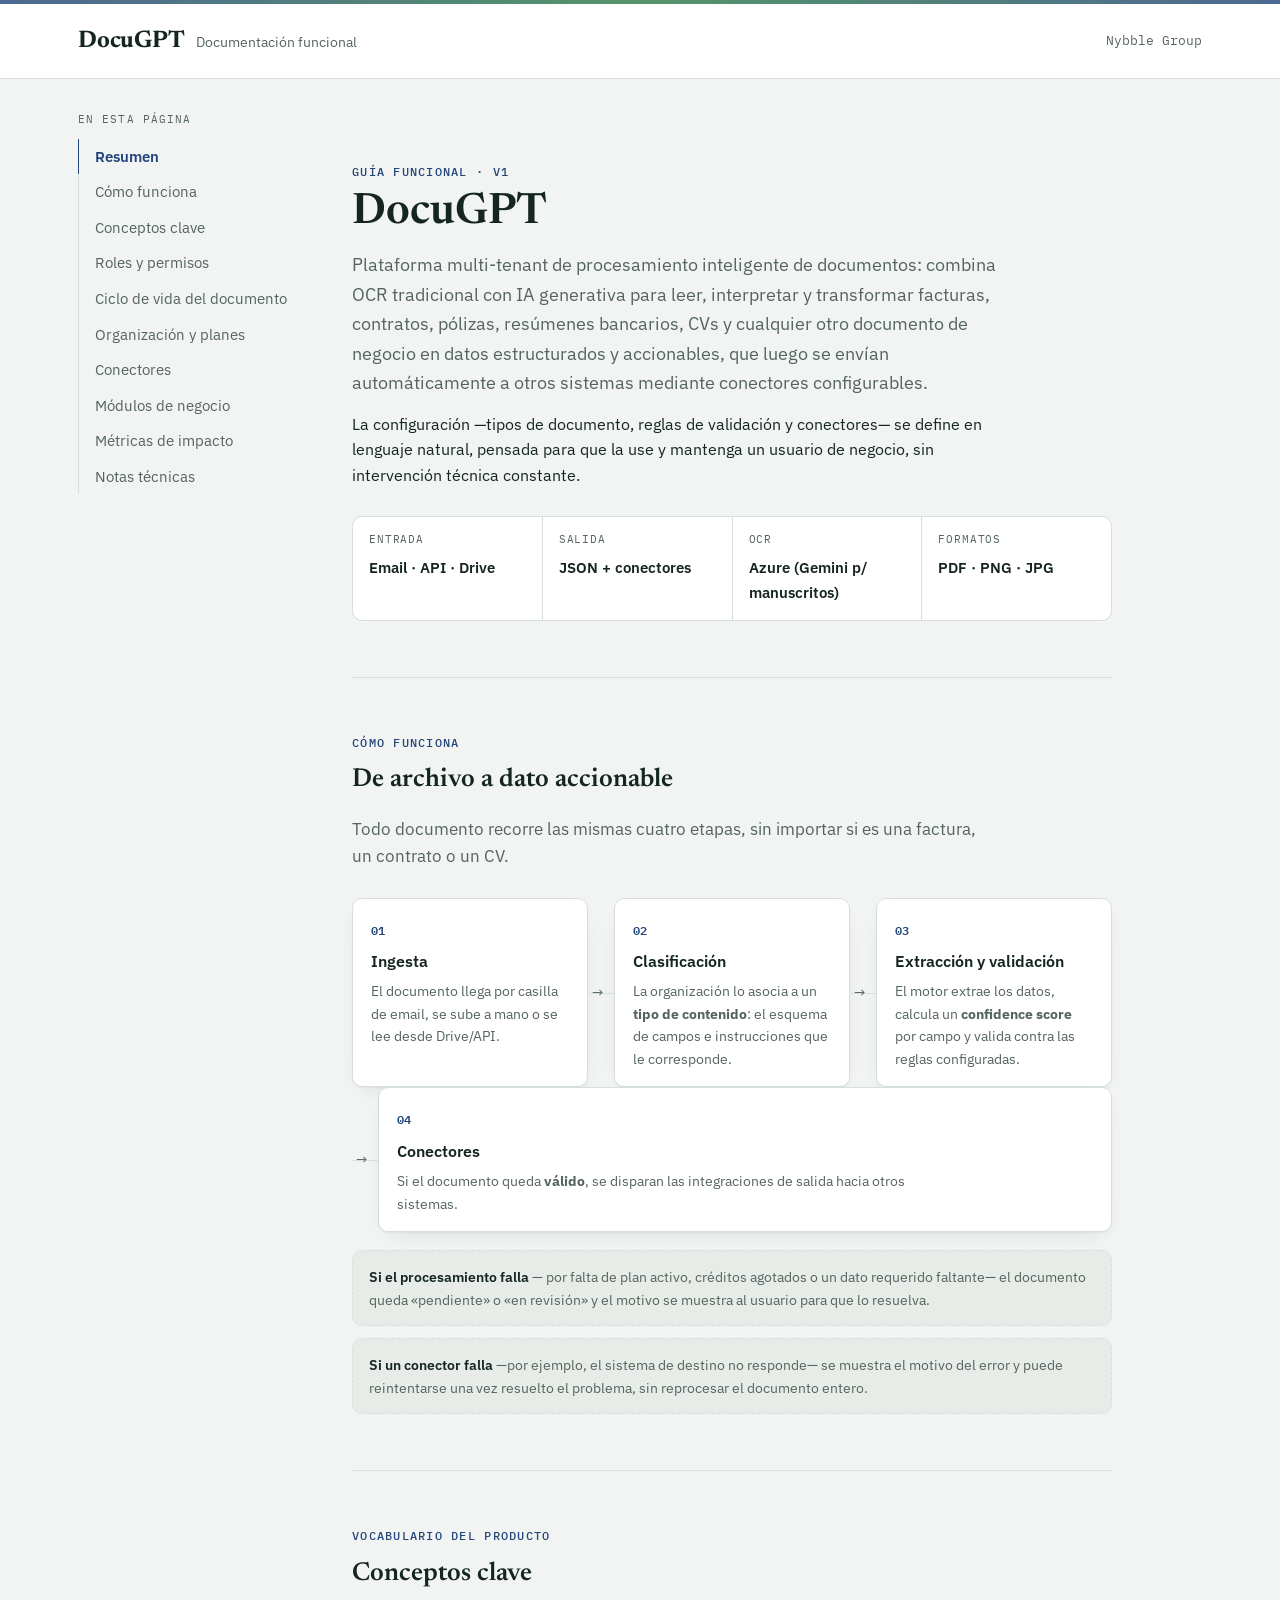
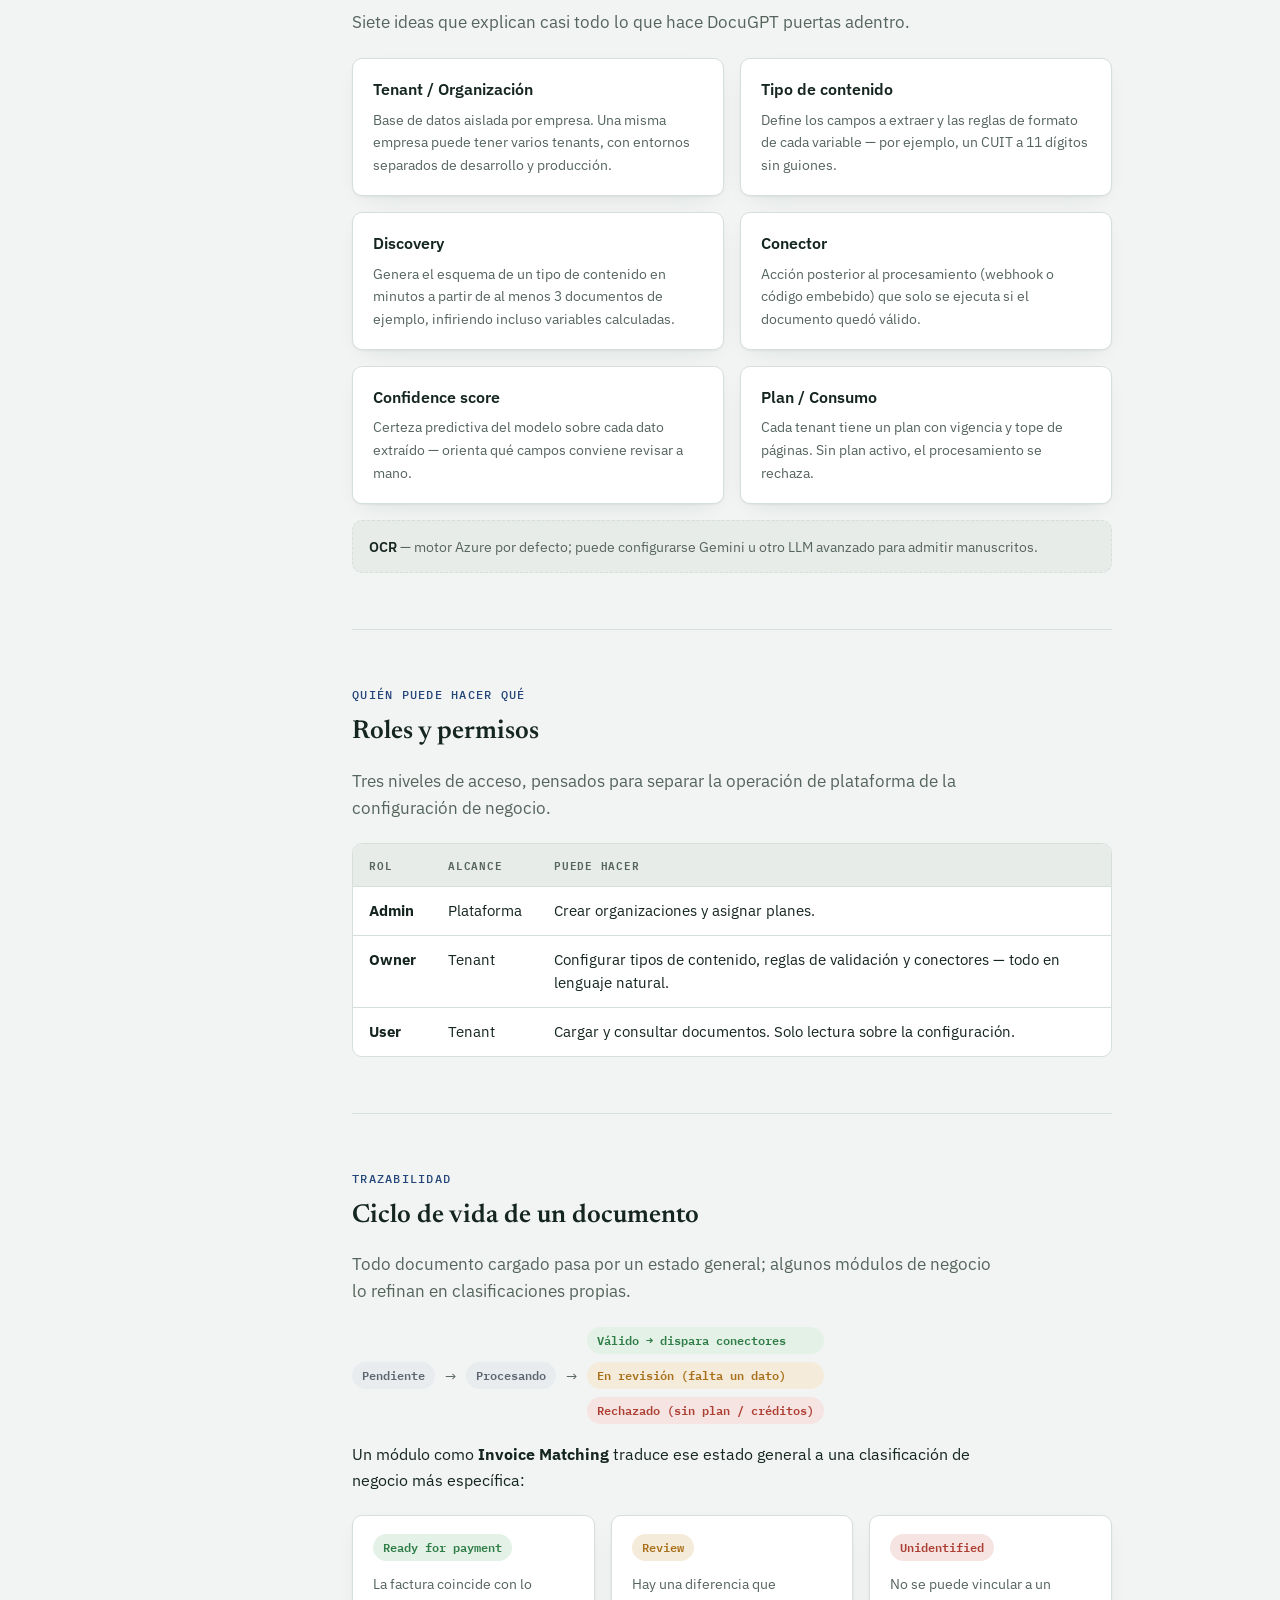
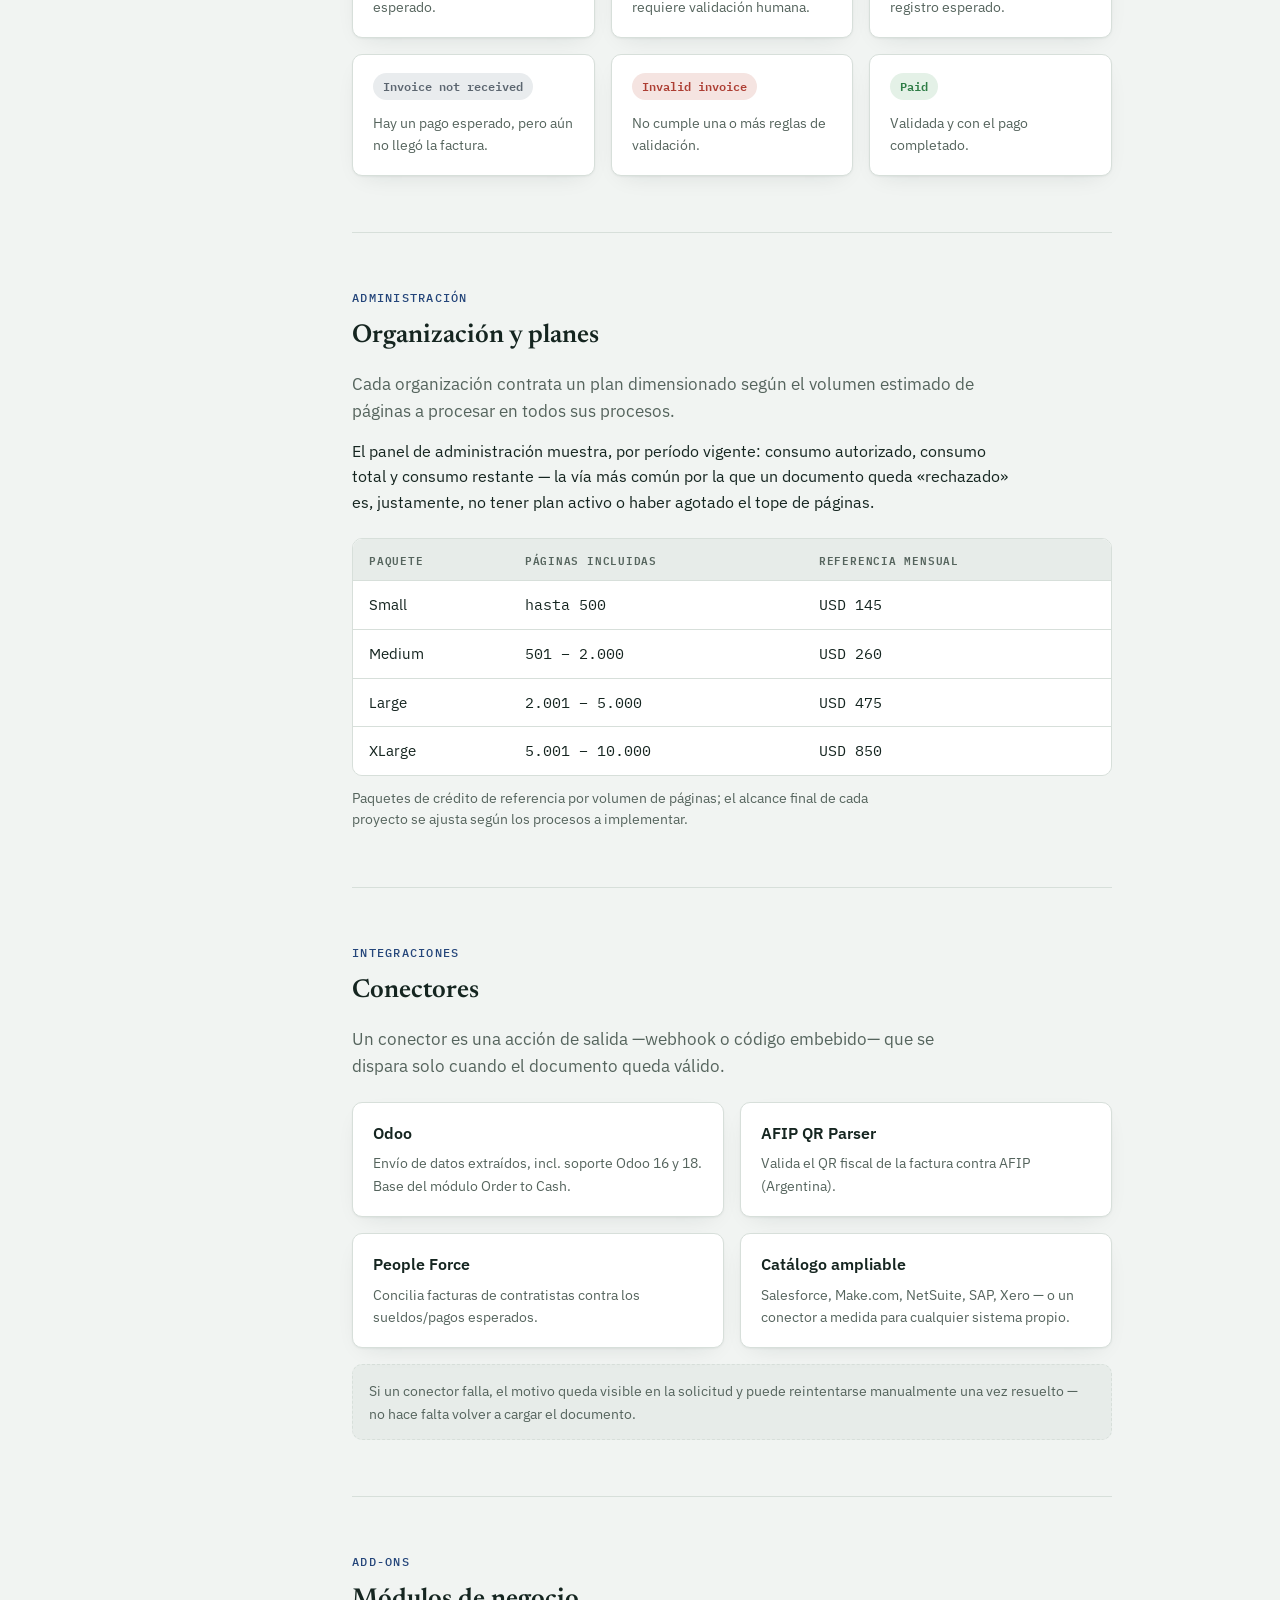
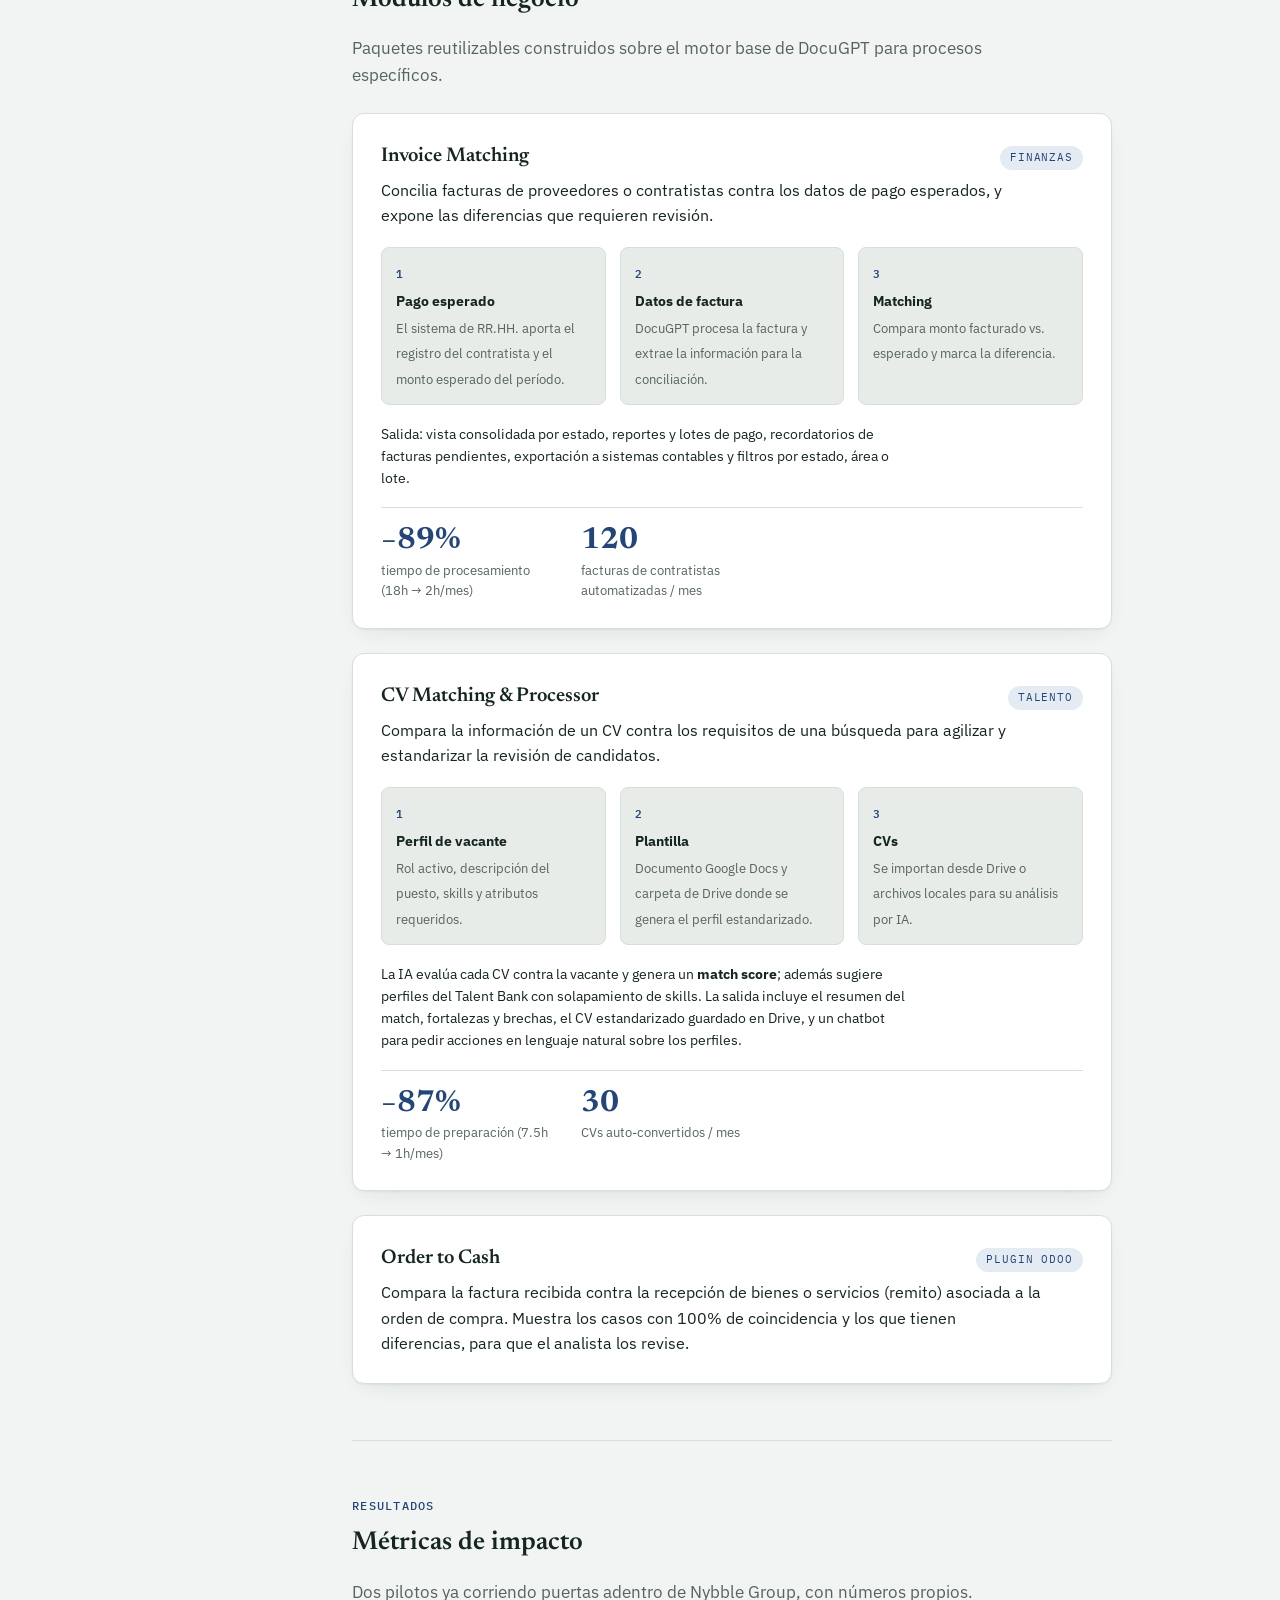
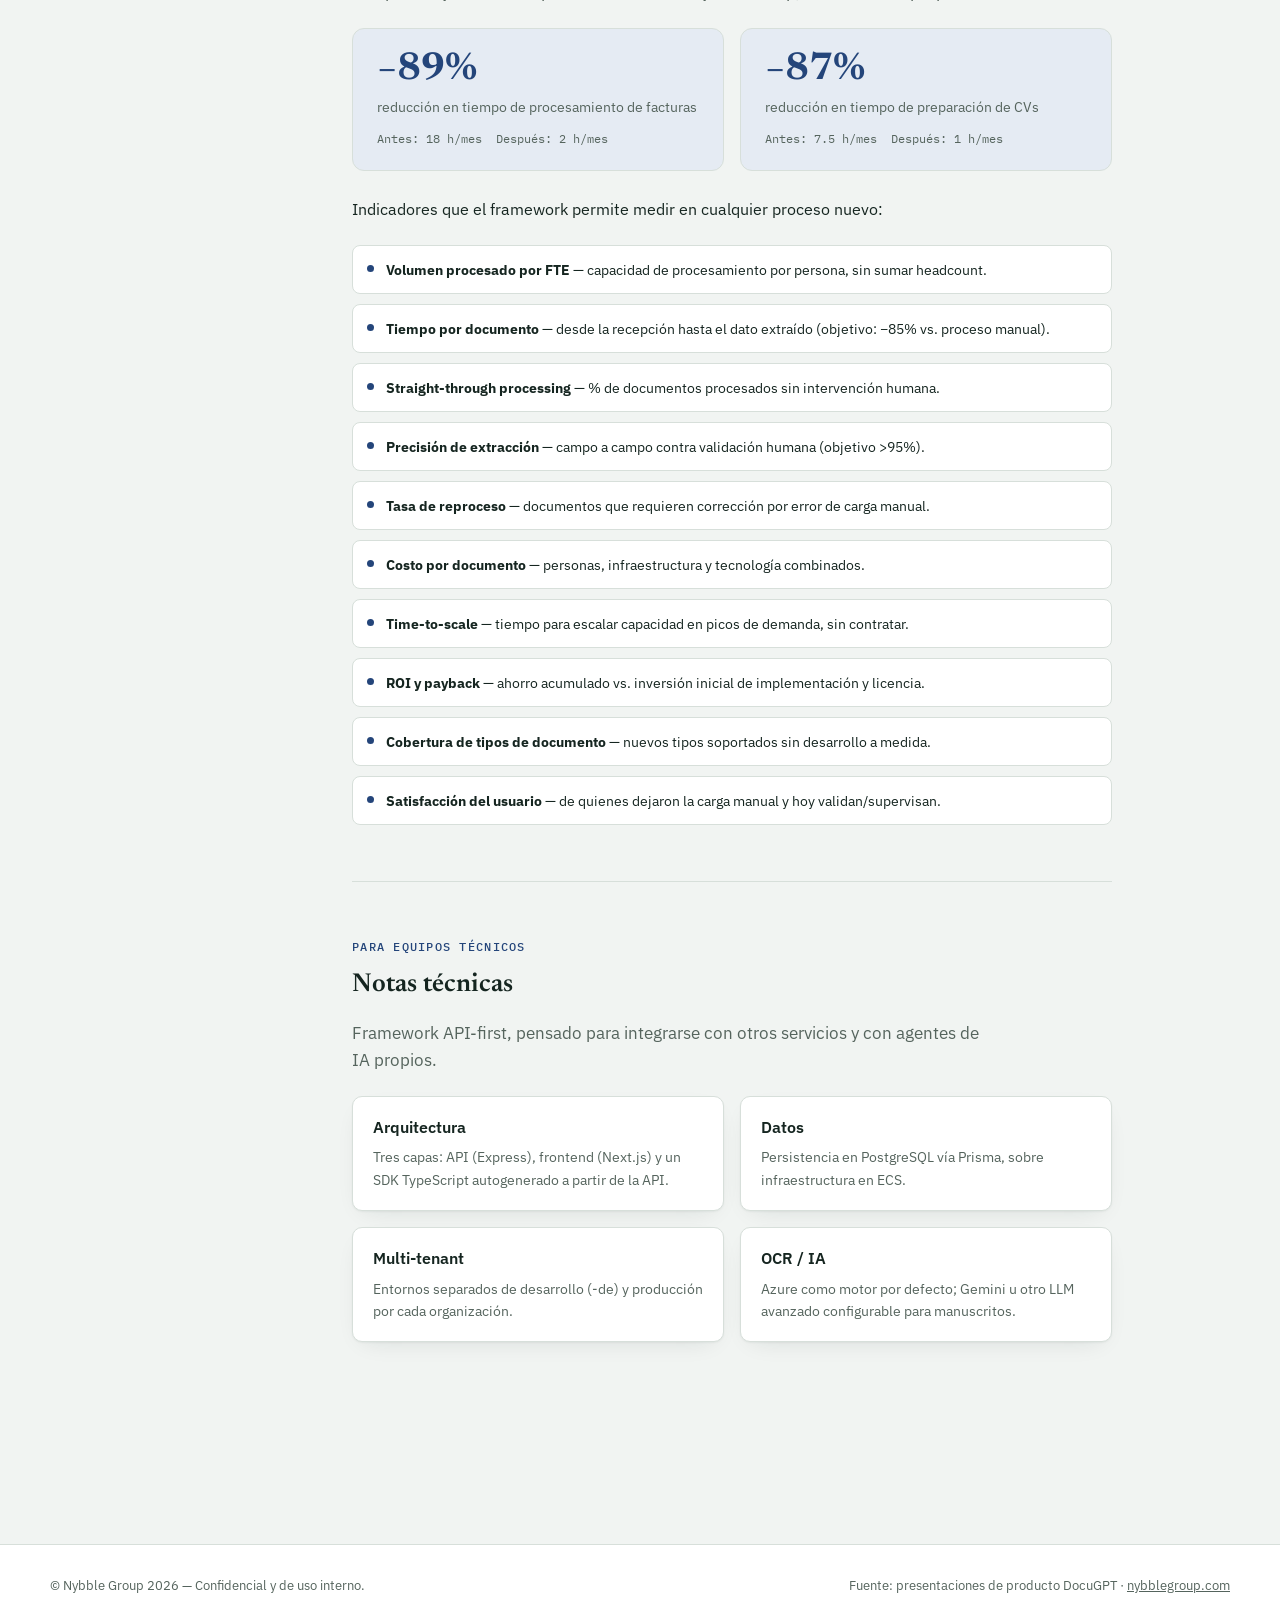
==== index.html @ 6dc0a9e9 "Add DocuGPT functional documentation site" ====
<!doctype html>
<html lang="es">
<head>
<meta charset="utf8">
<meta name="viewport" content="width=device-width,initial-scale=1">
<title>DocuGPT · Guía funcional</title>
<style>
  @import url('https://fonts.googleapis.com/css2?family=Newsreader:ital,opsz,wght@0,6..72,400;0,6..72,500;0,6..72,600;0,6..72,700;1,6..72,500&family=IBM+Plex+Sans:wght@400;500;600;700&family=IBM+Plex+Mono:wght@400;500;600&display=swap');

  :root{color-scheme:light}
  img{max-width:100%}
  [hidden]:not([hidden=until-found i]){display:none!important}

  :root{
    --bg:#F1F4F2;
    --surface:#FFFFFF;
    --surface-2:#E7ECE9;
    --ink:#152520;
    --ink-soft:#55645D;
    --line:#D7DFDA;
    --accent:#24457A;
    --accent-strong:#17325C;
    --accent-tint:#E5EBF3;
    --ok:#2E7D46;
    --ok-tint:#E4F1E7;
    --warn:#A8701A;
    --warn-tint:#F5EBDA;
    --danger:#AD3E33;
    --danger-tint:#F5E4E1;
    --neutral:#5C6670;
    --neutral-tint:#E9ECEE;
    --shadow: 0 1px 2px rgba(21,37,32,.05), 0 8px 24px -12px rgba(21,37,32,.14);
    --serif: "Newsreader", Georgia, "Times New Roman", serif;
    --sans: "IBM Plex Sans", -apple-system, BlinkMacSystemFont, "Segoe UI", sans-serif;
    --mono: "IBM Plex Mono", ui-monospace, SFMono-Regular, Menlo, monospace;
  }
  @media (prefers-color-scheme: dark){
    :root:not([data-theme="light"]){
      --bg:#12181A;
      --surface:#1A2224;
      --surface-2:#212B2E;
      --ink:#E8ECEA;
      --ink-soft:#A9B4B1;
      --line:#2E3A3C;
      --accent:#8FADDA;
      --accent-strong:#B7CBEA;
      --accent-tint:#1E2A3A;
      --ok:#69C489;
      --ok-tint:#1B2E22;
      --warn:#E3B366;
      --warn-tint:#332A19;
      --danger:#E38A7D;
      --danger-tint:#332120;
      --neutral:#9FACB4;
      --neutral-tint:#212B2E;
      --shadow: 0 1px 2px rgba(0,0,0,.3), 0 8px 24px -12px rgba(0,0,0,.5);
    }
  }
  :root[data-theme="dark"]{
    --bg:#12181A;
    --surface:#1A2224;
    --surface-2:#212B2E;
    --ink:#E8ECEA;
    --ink-soft:#A9B4B1;
    --line:#2E3A3C;
    --accent:#8FADDA;
    --accent-strong:#B7CBEA;
    --accent-tint:#1E2A3A;
    --ok:#69C489;
    --ok-tint:#1B2E22;
    --warn:#E3B366;
    --warn-tint:#332A19;
    --danger:#E38A7D;
    --danger-tint:#332120;
    --neutral:#9FACB4;
    --neutral-tint:#212B2E;
    --shadow: 0 1px 2px rgba(0,0,0,.3), 0 8px 24px -12px rgba(0,0,0,.5);
  }

  *{box-sizing:border-box;}
  html{scroll-behavior:smooth;}
  @media (prefers-reduced-motion: reduce){ html{scroll-behavior:auto;} *{animation:none !important; transition:none !important;} }

  body{
    margin:0;
    background:var(--bg);
    color:var(--ink);
    font-family:var(--sans);
    font-size:16px;
    line-height:1.6;
    -webkit-font-smoothing:antialiased;
  }

  a{color:var(--accent);}
  a:hover{color:var(--accent-strong);}
  a:focus-visible, button:focus-visible, .navlink:focus-visible{outline:2px solid var(--accent); outline-offset:2px; border-radius:4px;}

  h1,h2,h3{font-family:var(--serif); font-weight:600; color:var(--ink); text-wrap:balance; margin:0;}
  code, .mono{font-family:var(--mono);}

  .eyebrow{
    font-family:var(--mono);
    font-size:.72rem;
    letter-spacing:.11em;
    text-transform:uppercase;
    color:var(--accent);
    font-weight:500;
  }

  /* ---------- Top scan bar + header ---------- */
  .scanbar{height:4px; background:linear-gradient(90deg, var(--accent) 0%, var(--ok) 50%, var(--accent) 100%); opacity:.8;}

  header.site{
    background:var(--surface);
    border-bottom:1px solid var(--line);
    position:sticky; top:0; z-index:30;
  }
  .site-inner{
    max-width:1180px; margin:0 auto; padding:18px 28px;
    display:flex; align-items:center; justify-content:space-between; gap:16px;
  }
  .brand{display:flex; align-items:baseline; gap:12px; flex-wrap:wrap;}
  .brand-mark{font-family:var(--serif); font-weight:700; font-size:1.5rem; letter-spacing:-.01em;}
  .brand-tag{color:var(--ink-soft); font-size:.86rem;}
  .brand-org{color:var(--ink-soft); font-size:.8rem; font-family:var(--mono); white-space:nowrap;}

  /* mobile nav toggle */
  #navtoggle{display:none;}
  .navtoggle-label{
    display:none; font-family:var(--mono); font-size:.78rem; letter-spacing:.06em;
    border:1px solid var(--line); background:var(--surface-2); color:var(--ink);
    padding:8px 12px; border-radius:8px; cursor:pointer; text-transform:uppercase;
  }

  /* ---------- Layout ---------- */
  .shell{max-width:1180px; margin:0 auto; display:flex; gap:44px; padding:0 28px;}
  .sidebar{
    width:230px; flex:none; padding:32px 0 60px;
    position:sticky; top:65px; align-self:flex-start;
    max-height:calc(100vh - 65px); overflow-y:auto;
  }
  .sidebar-title{font-family:var(--mono); font-size:.68rem; letter-spacing:.1em; text-transform:uppercase; color:var(--ink-soft); margin:0 0 10px;}
  .navlist{list-style:none; margin:0 0 26px; padding:0; border-left:1px solid var(--line);}
  .navlist a{
    display:block; padding:6px 0 6px 16px; margin-left:-1px; border-left:1px solid transparent;
    color:var(--ink-soft); text-decoration:none; font-size:.92rem;
  }
  .navlist a:hover{color:var(--ink);}
  .navlist a.current{color:var(--accent); border-left-color:var(--accent); font-weight:600;}

  main{flex:1; min-width:0; padding:44px 0 90px; max-width:760px;}

  section{padding-bottom:56px; margin-bottom:56px; border-bottom:1px solid var(--line);}
  section:last-of-type{border-bottom:none;}
  section h2{font-size:1.62rem; margin-bottom:4px;}
  section > .eyebrow{display:block; margin-bottom:8px;}
  .lede{color:var(--ink-soft); font-size:1.05rem; margin-top:14px; max-width:64ch;}
  p{margin:0 0 14px; max-width:66ch;}
  p:last-child{margin-bottom:0;}

  /* ---------- Hero ---------- */
  .hero{padding-top:40px;}
  .hero h1{font-size:2.7rem; line-height:1.08;}
  .hero .lede{font-size:1.15rem; max-width:60ch;}
  .factstrip{
    display:grid; grid-template-columns:repeat(4,1fr); gap:1px; background:var(--line);
    border:1px solid var(--line); border-radius:10px; overflow:hidden; margin-top:28px;
  }
  .fact{background:var(--surface); padding:14px 16px;}
  .fact .k{font-family:var(--mono); font-size:.68rem; text-transform:uppercase; letter-spacing:.08em; color:var(--ink-soft); display:block; margin-bottom:6px;}
  .fact .v{font-size:.92rem; font-weight:600;}
  @media (max-width:640px){ .factstrip{grid-template-columns:repeat(2,1fr);} }

  /* ---------- Flow diagram ---------- */
  .flow{display:flex; align-items:stretch; gap:0; margin:28px 0 18px; flex-wrap:wrap;}
  .flow-step{
    flex:1 1 200px; background:var(--surface); border:1px solid var(--line); border-radius:10px;
    padding:18px 18px 16px; position:relative; box-shadow:var(--shadow);
  }
  .flow-step + .flow-step{margin-left:26px;}
  .flow-step + .flow-step::before{
    content:""; position:absolute; left:-26px; top:50%; width:26px; height:1px; background:var(--line);
  }
  .flow-step + .flow-step::after{
    content:"→"; position:absolute; left:-23px; top:50%; transform:translateY(-58%); color:var(--ink-soft); font-size:.9rem;
  }
  @media (max-width:760px){
    .flow{flex-direction:column;}
    .flow-step + .flow-step{margin-left:0; margin-top:26px;}
    .flow-step + .flow-step::before{left:50%; top:-26px; width:1px; height:26px; transform:translateX(-50%);}
    .flow-step + .flow-step::after{left:50%; top:-22px; transform:translate(-50%,0) rotate(90deg);}
  }
  .flow-step .num{font-family:var(--mono); font-size:.72rem; color:var(--accent); font-weight:600;}
  .flow-step h3{font-size:1.02rem; margin:6px 0 6px; font-family:var(--sans); font-weight:600;}
  .flow-step p{font-size:.88rem; color:var(--ink-soft); margin:0;}

  .callout{
    border:1px dashed var(--line); border-radius:10px; padding:14px 16px; margin-top:8px;
    background:var(--surface-2); font-size:.9rem; color:var(--ink-soft);
  }
  .callout strong{color:var(--ink); font-weight:600;}
  .callout + .callout{margin-top:12px;}

  /* ---------- Concept / module cards ---------- */
  .cards{display:grid; grid-template-columns:repeat(2,1fr); gap:16px; margin-top:22px;}
  @media (max-width:600px){ .cards{grid-template-columns:1fr;} }
  .card{background:var(--surface); border:1px solid var(--line); border-radius:10px; padding:18px 20px; box-shadow:var(--shadow);}
  .card h3{font-size:1rem; font-family:var(--sans); font-weight:600; margin-bottom:6px;}
  .card p{font-size:.89rem; color:var(--ink-soft); margin:0;}

  /* ---------- Tables ---------- */
  .tablewrap{overflow-x:auto; margin-top:22px; border:1px solid var(--line); border-radius:10px;}
  table{width:100%; border-collapse:collapse; font-size:.92rem; background:var(--surface);}
  th,td{text-align:left; padding:12px 16px; border-bottom:1px solid var(--line); vertical-align:top;}
  thead th{
    font-family:var(--mono); font-size:.7rem; text-transform:uppercase; letter-spacing:.07em;
    color:var(--ink-soft); background:var(--surface-2); font-weight:600;
  }
  tbody tr:last-child td{border-bottom:none;}
  td.num, th.num{font-family:var(--mono); font-variant-numeric:tabular-nums; white-space:nowrap;}

  /* ---------- Chips / states ---------- */
  .chip{
    display:inline-flex; align-items:center; gap:6px; font-family:var(--mono); font-size:.74rem;
    font-weight:600; padding:4px 10px; border-radius:999px; white-space:nowrap;
  }
  .chip.ok{background:var(--ok-tint); color:var(--ok);}
  .chip.warn{background:var(--warn-tint); color:var(--warn);}
  .chip.danger{background:var(--danger-tint); color:var(--danger);}
  .chip.neutral{background:var(--neutral-tint); color:var(--neutral);}

  .statechain{display:flex; align-items:center; flex-wrap:wrap; gap:10px; margin:22px 0 10px;}
  .statechain .arrow{color:var(--ink-soft); font-size:.9rem;}
  .statebranch{display:flex; flex-direction:column; gap:8px;}

  /* ---------- Module blocks ---------- */
  .module{background:var(--surface); border:1px solid var(--line); border-radius:12px; padding:26px 28px; margin-top:24px; box-shadow:var(--shadow);}
  .module-head{display:flex; align-items:baseline; justify-content:space-between; gap:12px; flex-wrap:wrap; margin-bottom:6px;}
  .module-head h3{font-family:var(--serif); font-size:1.25rem;}
  .module-tag{font-family:var(--mono); font-size:.7rem; text-transform:uppercase; letter-spacing:.08em; color:var(--accent); background:var(--accent-tint); padding:3px 10px; border-radius:999px;}
  .module-flow{display:grid; grid-template-columns:repeat(3,1fr); gap:14px; margin:18px 0;}
  @media (max-width:640px){ .module-flow{grid-template-columns:1fr;} }
  .mstep{border:1px solid var(--line); border-radius:8px; padding:12px 14px; background:var(--surface-2);}
  .mstep .num{font-family:var(--mono); font-size:.68rem; color:var(--accent); font-weight:600;}
  .mstep strong{display:block; font-size:.87rem; margin:4px 0 3px;}
  .mstep span{font-size:.83rem; color:var(--ink-soft);}
  .impact{
    display:flex; gap:24px; margin-top:18px; padding-top:18px; border-top:1px solid var(--line); flex-wrap:wrap;
  }
  .impact .num{font-family:var(--serif); font-weight:700; font-size:1.9rem; color:var(--accent); line-height:1;}
  .impact .lbl{font-size:.8rem; color:var(--ink-soft); margin-top:4px; max-width:22ch;}

  /* ---------- Stat tiles (impact section) ---------- */
  .stats{display:grid; grid-template-columns:repeat(2,1fr); gap:16px; margin-top:22px;}
  @media (max-width:600px){ .stats{grid-template-columns:1fr;} }
  .stat{background:var(--accent-tint); border:1px solid var(--line); border-radius:12px; padding:22px 24px;}
  .stat .num{font-family:var(--serif); font-weight:700; font-size:2.4rem; color:var(--accent); line-height:1;}
  .stat .sub{font-size:.85rem; color:var(--ink-soft); margin-top:8px;}
  .stat .detail{font-family:var(--mono); font-size:.76rem; color:var(--ink-soft); margin-top:10px; display:flex; gap:14px; flex-wrap:wrap;}

  ul.kpi{list-style:none; margin:22px 0 0; padding:0; display:grid; gap:10px;}
  ul.kpi li{
    display:flex; gap:12px; padding:12px 14px; background:var(--surface); border:1px solid var(--line);
    border-radius:8px; font-size:.9rem;
  }
  ul.kpi li .dot{width:7px; height:7px; border-radius:50%; background:var(--accent); margin-top:7px; flex:none;}

  /* footer */
  footer.site{border-top:1px solid var(--line); padding:30px 28px 60px; background:var(--surface);}
  .footer-inner{max-width:1180px; margin:0 auto; display:flex; justify-content:space-between; gap:16px; flex-wrap:wrap; color:var(--ink-soft); font-size:.82rem;}
  .footer-inner a{color:var(--ink-soft); text-decoration:underline;}

  @media (max-width:900px){
    .shell{flex-direction:column; gap:0; padding:0;}
    .sidebar{
      width:100%; position:sticky; top:57px; padding:10px 0; max-height:none;
      background:var(--surface); border-bottom:1px solid var(--line); z-index:20;
      display:none;
    }
    #navtoggle:checked ~ .shell .sidebar{display:block;}
    .navtoggle-label{display:inline-block;}
    .sidebar-title{padding-left:20px;}
    .navlist{
      border-left:none; display:flex; overflow-x:auto; gap:4px; padding:0 20px 4px; margin-bottom:0;
      -webkit-overflow-scrolling:touch;
    }
    .navlist a{border-left:none; white-space:nowrap; padding:8px 12px; border-radius:999px; background:var(--surface-2);}
    .navlist a.current{background:var(--accent-tint);}
    main{padding-left:20px; padding-right:20px; max-width:none;}
    .site-inner{padding:14px 20px;}
  }
</style>
</head>
<body>

<input type="checkbox" id="navtoggle">

<div class="scanbar" aria-hidden="true"></div>
<header class="site">
  <div class="site-inner">
    <div class="brand">
      <span class="brand-mark">DocuGPT</span>
      <span class="brand-tag">Documentación funcional</span>
    </div>
    <div style="display:flex; align-items:center; gap:14px;">
      <span class="brand-org">Nybble&nbsp;Group</span>
      <label class="navtoggle-label" for="navtoggle">Índice ▾</label>
    </div>
  </div>
</header>

<div class="shell">
  <aside class="sidebar" aria-label="Índice de contenidos">
    <p class="sidebar-title">En esta página</p>
    <ul class="navlist" id="navlist">
      <li><a href="#resumen" class="navlink">Resumen</a></li>
      <li><a href="#flujo" class="navlink">Cómo funciona</a></li>
      <li><a href="#conceptos" class="navlink">Conceptos clave</a></li>
      <li><a href="#roles" class="navlink">Roles y permisos</a></li>
      <li><a href="#estados" class="navlink">Ciclo de vida del documento</a></li>
      <li><a href="#planes" class="navlink">Organización y planes</a></li>
      <li><a href="#conectores" class="navlink">Conectores</a></li>
      <li><a href="#modulos" class="navlink">Módulos de negocio</a></li>
      <li><a href="#metricas" class="navlink">Métricas de impacto</a></li>
      <li><a href="#tecnico" class="navlink">Notas técnicas</a></li>
    </ul>
  </aside>

  <main>
    <section id="resumen" class="hero">
      <span class="eyebrow">Guía funcional · v1</span>
      <h1>DocuGPT</h1>
      <p class="lede">Plataforma multi-tenant de procesamiento inteligente de documentos: combina OCR tradicional con IA generativa para leer, interpretar y transformar facturas, contratos, pólizas, resúmenes bancarios, CVs y cualquier otro documento de negocio en datos estructurados y accionables, que luego se envían automáticamente a otros sistemas mediante conectores configurables.</p>
      <p style="margin-top:14px;">La configuración —tipos de documento, reglas de validación y conectores— se define en lenguaje natural, pensada para que la use y mantenga un usuario de negocio, sin intervención técnica constante.</p>

      <div class="factstrip">
        <div class="fact"><span class="k">Entrada</span><span class="v">Email · API · Drive</span></div>
        <div class="fact"><span class="k">Salida</span><span class="v">JSON + conectores</span></div>
        <div class="fact"><span class="k">OCR</span><span class="v">Azure (Gemini p/ manuscritos)</span></div>
        <div class="fact"><span class="k">Formatos</span><span class="v">PDF · PNG · JPG</span></div>
      </div>
    </section>

    <section id="flujo">
      <span class="eyebrow">Cómo funciona</span>
      <h2>De archivo a dato accionable</h2>
      <p class="lede">Todo documento recorre las mismas cuatro etapas, sin importar si es una factura, un contrato o un CV.</p>

      <div class="flow">
        <div class="flow-step">
          <span class="num">01</span>
          <h3>Ingesta</h3>
          <p>El documento llega por casilla de email, se sube a mano o se lee desde Drive/API.</p>
        </div>
        <div class="flow-step">
          <span class="num">02</span>
          <h3>Clasificación</h3>
          <p>La organización lo asocia a un <strong>tipo de contenido</strong>: el esquema de campos e instrucciones que le corresponde.</p>
        </div>
        <div class="flow-step">
          <span class="num">03</span>
          <h3>Extracción y validación</h3>
          <p>El motor extrae los datos, calcula un <strong>confidence score</strong> por campo y valida contra las reglas configuradas.</p>
        </div>
        <div class="flow-step">
          <span class="num">04</span>
          <h3>Conectores</h3>
          <p>Si el documento queda <strong>válido</strong>, se disparan las integraciones de salida hacia otros sistemas.</p>
        </div>
      </div>

      <div class="callout"><strong>Si el procesamiento falla</strong> — por falta de plan activo, créditos agotados o un dato requerido faltante— el documento queda «pendiente» o «en revisión» y el motivo se muestra al usuario para que lo resuelva.</div>
      <div class="callout"><strong>Si un conector falla</strong> —por ejemplo, el sistema de destino no responde— se muestra el motivo del error y puede reintentarse una vez resuelto el problema, sin reprocesar el documento entero.</div>
    </section>

    <section id="conceptos">
      <span class="eyebrow">Vocabulario del producto</span>
      <h2>Conceptos clave</h2>
      <p class="lede">Siete ideas que explican casi todo lo que hace DocuGPT puertas adentro.</p>

      <div class="cards">
        <div class="card">
          <h3>Tenant / Organización</h3>
          <p>Base de datos aislada por empresa. Una misma empresa puede tener varios tenants, con entornos separados de desarrollo y producción.</p>
        </div>
        <div class="card">
          <h3>Tipo de contenido</h3>
          <p>Define los campos a extraer y las reglas de formato de cada variable — por ejemplo, un CUIT a 11 dígitos sin guiones.</p>
        </div>
        <div class="card">
          <h3>Discovery</h3>
          <p>Genera el esquema de un tipo de contenido en minutos a partir de al menos 3 documentos de ejemplo, infiriendo incluso variables calculadas.</p>
        </div>
        <div class="card">
          <h3>Conector</h3>
          <p>Acción posterior al procesamiento (webhook o código embebido) que solo se ejecuta si el documento quedó válido.</p>
        </div>
        <div class="card">
          <h3>Confidence score</h3>
          <p>Certeza predictiva del modelo sobre cada dato extraído — orienta qué campos conviene revisar a mano.</p>
        </div>
        <div class="card">
          <h3>Plan / Consumo</h3>
          <p>Cada tenant tiene un plan con vigencia y tope de páginas. Sin plan activo, el procesamiento se rechaza.</p>
        </div>
      </div>
      <div class="callout" style="margin-top:16px;"><strong>OCR</strong> — motor Azure por defecto; puede configurarse Gemini u otro LLM avanzado para admitir manuscritos.</div>
    </section>

    <section id="roles">
      <span class="eyebrow">Quién puede hacer qué</span>
      <h2>Roles y permisos</h2>
      <p class="lede">Tres niveles de acceso, pensados para separar la operación de plataforma de la configuración de negocio.</p>

      <div class="tablewrap">
        <table>
          <thead><tr><th>Rol</th><th>Alcance</th><th>Puede hacer</th></tr></thead>
          <tbody>
            <tr><td><strong>Admin</strong></td><td>Plataforma</td><td>Crear organizaciones y asignar planes.</td></tr>
            <tr><td><strong>Owner</strong></td><td>Tenant</td><td>Configurar tipos de contenido, reglas de validación y conectores — todo en lenguaje natural.</td></tr>
            <tr><td><strong>User</strong></td><td>Tenant</td><td>Cargar y consultar documentos. Solo lectura sobre la configuración.</td></tr>
          </tbody>
        </table>
      </div>
    </section>

    <section id="estados">
      <span class="eyebrow">Trazabilidad</span>
      <h2>Ciclo de vida de un documento</h2>
      <p class="lede">Todo documento cargado pasa por un estado general; algunos módulos de negocio lo refinan en clasificaciones propias.</p>

      <div class="statechain">
        <span class="chip neutral">Pendiente</span>
        <span class="arrow">→</span>
        <span class="chip neutral">Procesando</span>
        <span class="arrow">→</span>
        <div class="statebranch">
          <span class="chip ok">Válido → dispara conectores</span>
          <span class="chip warn">En revisión (falta un dato)</span>
          <span class="chip danger">Rechazado (sin plan / créditos)</span>
        </div>
      </div>

      <p style="margin-top:18px;">Un módulo como <strong>Invoice Matching</strong> traduce ese estado general a una clasificación de negocio más específica:</p>
      <div class="cards" style="grid-template-columns:repeat(3,1fr);">
        <div class="card"><h3><span class="chip ok" style="margin-bottom:6px;">Ready for payment</span></h3><p>La factura coincide con lo esperado.</p></div>
        <div class="card"><h3><span class="chip warn" style="margin-bottom:6px;">Review</span></h3><p>Hay una diferencia que requiere validación humana.</p></div>
        <div class="card"><h3><span class="chip danger" style="margin-bottom:6px;">Unidentified</span></h3><p>No se puede vincular a un registro esperado.</p></div>
        <div class="card"><h3><span class="chip neutral" style="margin-bottom:6px;">Invoice not received</span></h3><p>Hay un pago esperado, pero aún no llegó la factura.</p></div>
        <div class="card"><h3><span class="chip danger" style="margin-bottom:6px;">Invalid invoice</span></h3><p>No cumple una o más reglas de validación.</p></div>
        <div class="card"><h3><span class="chip ok" style="margin-bottom:6px;">Paid</span></h3><p>Validada y con el pago completado.</p></div>
      </div>
      <style>@media (max-width:640px){ #estados .cards{grid-template-columns:1fr !important;} }</style>
    </section>

    <section id="planes">
      <span class="eyebrow">Administración</span>
      <h2>Organización y planes</h2>
      <p class="lede">Cada organización contrata un plan dimensionado según el volumen estimado de páginas a procesar en todos sus procesos.</p>
      <p>El panel de administración muestra, por período vigente: consumo autorizado, consumo total y consumo restante — la vía más común por la que un documento queda «rechazado» es, justamente, no tener plan activo o haber agotado el tope de páginas.</p>

      <div class="tablewrap">
        <table>
          <thead><tr><th>Paquete</th><th class="num">Páginas incluidas</th><th class="num">Referencia mensual</th></tr></thead>
          <tbody>
            <tr><td>Small</td><td class="num">hasta 500</td><td class="num">USD 145</td></tr>
            <tr><td>Medium</td><td class="num">501 – 2.000</td><td class="num">USD 260</td></tr>
            <tr><td>Large</td><td class="num">2.001 – 5.000</td><td class="num">USD 475</td></tr>
            <tr><td>XLarge</td><td class="num">5.001 – 10.000</td><td class="num">USD 850</td></tr>
          </tbody>
        </table>
      </div>
      <p style="margin-top:12px; font-size:.85rem; color:var(--ink-soft);">Paquetes de crédito de referencia por volumen de páginas; el alcance final de cada proyecto se ajusta según los procesos a implementar.</p>
    </section>

    <section id="conectores">
      <span class="eyebrow">Integraciones</span>
      <h2>Conectores</h2>
      <p class="lede">Un conector es una acción de salida —webhook o código embebido— que se dispara solo cuando el documento queda válido.</p>

      <div class="cards">
        <div class="card"><h3>Odoo</h3><p>Envío de datos extraídos, incl. soporte Odoo 16 y 18. Base del módulo Order to Cash.</p></div>
        <div class="card"><h3>AFIP QR Parser</h3><p>Valida el QR fiscal de la factura contra AFIP (Argentina).</p></div>
        <div class="card"><h3>People Force</h3><p>Concilia facturas de contratistas contra los sueldos/pagos esperados.</p></div>
        <div class="card"><h3>Catálogo ampliable</h3><p>Salesforce, Make.com, NetSuite, SAP, Xero — o un conector a medida para cualquier sistema propio.</p></div>
      </div>
      <div class="callout" style="margin-top:16px;">Si un conector falla, el motivo queda visible en la solicitud y puede reintentarse manualmente una vez resuelto — no hace falta volver a cargar el documento.</div>
    </section>

    <section id="modulos">
      <span class="eyebrow">Add-ons</span>
      <h2>Módulos de negocio</h2>
      <p class="lede">Paquetes reutilizables construidos sobre el motor base de DocuGPT para procesos específicos.</p>

      <div class="module">
        <div class="module-head"><h3>Invoice Matching</h3><span class="module-tag">Finanzas</span></div>
        <p>Concilia facturas de proveedores o contratistas contra los datos de pago esperados, y expone las diferencias que requieren revisión.</p>
        <div class="module-flow">
          <div class="mstep"><span class="num">1</span><strong>Pago esperado</strong><span>El sistema de RR.HH. aporta el registro del contratista y el monto esperado del período.</span></div>
          <div class="mstep"><span class="num">2</span><strong>Datos de factura</strong><span>DocuGPT procesa la factura y extrae la información para la conciliación.</span></div>
          <div class="mstep"><span class="num">3</span><strong>Matching</strong><span>Compara monto facturado vs. esperado y marca la diferencia.</span></div>
        </div>
        <p style="font-size:.87rem;">Salida: vista consolidada por estado, reportes y lotes de pago, recordatorios de facturas pendientes, exportación a sistemas contables y filtros por estado, área o lote.</p>
        <div class="impact">
          <div><div class="num">−89%</div><div class="lbl">tiempo de procesamiento (18h → 2h/mes)</div></div>
          <div><div class="num">120</div><div class="lbl">facturas de contratistas automatizadas / mes</div></div>
        </div>
      </div>

      <div class="module">
        <div class="module-head"><h3>CV Matching &amp; Processor</h3><span class="module-tag">Talento</span></div>
        <p>Compara la información de un CV contra los requisitos de una búsqueda para agilizar y estandarizar la revisión de candidatos.</p>
        <div class="module-flow">
          <div class="mstep"><span class="num">1</span><strong>Perfil de vacante</strong><span>Rol activo, descripción del puesto, skills y atributos requeridos.</span></div>
          <div class="mstep"><span class="num">2</span><strong>Plantilla</strong><span>Documento Google Docs y carpeta de Drive donde se genera el perfil estandarizado.</span></div>
          <div class="mstep"><span class="num">3</span><strong>CVs</strong><span>Se importan desde Drive o archivos locales para su análisis por IA.</span></div>
        </div>
        <p style="font-size:.87rem;">La IA evalúa cada CV contra la vacante y genera un <strong>match score</strong>; además sugiere perfiles del Talent Bank con solapamiento de skills. La salida incluye el resumen del match, fortalezas y brechas, el CV estandarizado guardado en Drive, y un chatbot para pedir acciones en lenguaje natural sobre los perfiles.</p>
        <div class="impact">
          <div><div class="num">−87%</div><div class="lbl">tiempo de preparación (7.5h → 1h/mes)</div></div>
          <div><div class="num">30</div><div class="lbl">CVs auto-convertidos / mes</div></div>
        </div>
      </div>

      <div class="module">
        <div class="module-head"><h3>Order to Cash</h3><span class="module-tag">Plugin Odoo</span></div>
        <p>Compara la factura recibida contra la recepción de bienes o servicios (remito) asociada a la orden de compra. Muestra los casos con 100% de coincidencia y los que tienen diferencias, para que el analista los revise.</p>
      </div>
    </section>

    <section id="metricas">
      <span class="eyebrow">Resultados</span>
      <h2>Métricas de impacto</h2>
      <p class="lede">Dos pilotos ya corriendo puertas adentro de Nybble Group, con números propios.</p>

      <div class="stats">
        <div class="stat">
          <div class="num">−89%</div>
          <div class="sub">reducción en tiempo de procesamiento de facturas</div>
          <div class="detail"><span>Antes: 18 h/mes</span><span>Después: 2 h/mes</span></div>
        </div>
        <div class="stat">
          <div class="num">−87%</div>
          <div class="sub">reducción en tiempo de preparación de CVs</div>
          <div class="detail"><span>Antes: 7.5 h/mes</span><span>Después: 1 h/mes</span></div>
        </div>
      </div>

      <p style="margin-top:26px;">Indicadores que el framework permite medir en cualquier proceso nuevo:</p>
      <ul class="kpi">
        <li><span class="dot"></span><span><strong>Volumen procesado por FTE</strong> — capacidad de procesamiento por persona, sin sumar headcount.</span></li>
        <li><span class="dot"></span><span><strong>Tiempo por documento</strong> — desde la recepción hasta el dato extraído (objetivo: −85% vs. proceso manual).</span></li>
        <li><span class="dot"></span><span><strong>Straight-through processing</strong> — % de documentos procesados sin intervención humana.</span></li>
        <li><span class="dot"></span><span><strong>Precisión de extracción</strong> — campo a campo contra validación humana (objetivo &gt;95%).</span></li>
        <li><span class="dot"></span><span><strong>Tasa de reproceso</strong> — documentos que requieren corrección por error de carga manual.</span></li>
        <li><span class="dot"></span><span><strong>Costo por documento</strong> — personas, infraestructura y tecnología combinados.</span></li>
        <li><span class="dot"></span><span><strong>Time-to-scale</strong> — tiempo para escalar capacidad en picos de demanda, sin contratar.</span></li>
        <li><span class="dot"></span><span><strong>ROI y payback</strong> — ahorro acumulado vs. inversión inicial de implementación y licencia.</span></li>
        <li><span class="dot"></span><span><strong>Cobertura de tipos de documento</strong> — nuevos tipos soportados sin desarrollo a medida.</span></li>
        <li><span class="dot"></span><span><strong>Satisfacción del usuario</strong> — de quienes dejaron la carga manual y hoy validan/supervisan.</span></li>
      </ul>
    </section>

    <section id="tecnico">
      <span class="eyebrow">Para equipos técnicos</span>
      <h2>Notas técnicas</h2>
      <p class="lede">Framework API-first, pensado para integrarse con otros servicios y con agentes de IA propios.</p>
      <div class="cards">
        <div class="card"><h3>Arquitectura</h3><p>Tres capas: API (Express), frontend (Next.js) y un SDK TypeScript autogenerado a partir de la API.</p></div>
        <div class="card"><h3>Datos</h3><p>Persistencia en PostgreSQL vía Prisma, sobre infraestructura en ECS.</p></div>
        <div class="card"><h3>Multi-tenant</h3><p>Entornos separados de desarrollo (-de) y producción por cada organización.</p></div>
        <div class="card"><h3>OCR / IA</h3><p>Azure como motor por defecto; Gemini u otro LLM avanzado configurable para manuscritos.</p></div>
      </div>
    </section>
  </main>
</div>

<footer class="site">
  <div class="footer-inner">
    <span>© Nybble Group 2026 — Confidencial y de uso interno.</span>
    <span>Fuente: presentaciones de producto DocuGPT · <a href="https://www.nybblegroup.com" target="_blank" rel="noopener">nybblegroup.com</a></span>
  </div>
</footer>

<script>
(function(){
  var links = Array.prototype.slice.call(document.querySelectorAll('.navlink'));
  var sections = links.map(function(l){ return document.querySelector(l.getAttribute('href')); }).filter(Boolean);
  if(!('IntersectionObserver' in window) || !sections.length) return;

  var byId = {};
  links.forEach(function(l){ byId[l.getAttribute('href').slice(1)] = l; });

  var observer = new IntersectionObserver(function(entries){
    entries.forEach(function(entry){
      var link = byId[entry.target.id];
      if(!link) return;
      if(entry.isIntersecting){
        links.forEach(function(l){ l.classList.remove('current'); });
        link.classList.add('current');
      }
    });
  }, { rootMargin: '-15% 0px -70% 0px', threshold: 0 });

  sections.forEach(function(s){ observer.observe(s); });

  // close mobile nav after choosing a section
  var toggle = document.getElementById('navtoggle');
  links.forEach(function(l){
    l.addEventListener('click', function(){ if(toggle) toggle.checked = false; });
  });
})();
</script>

</body>
</html>
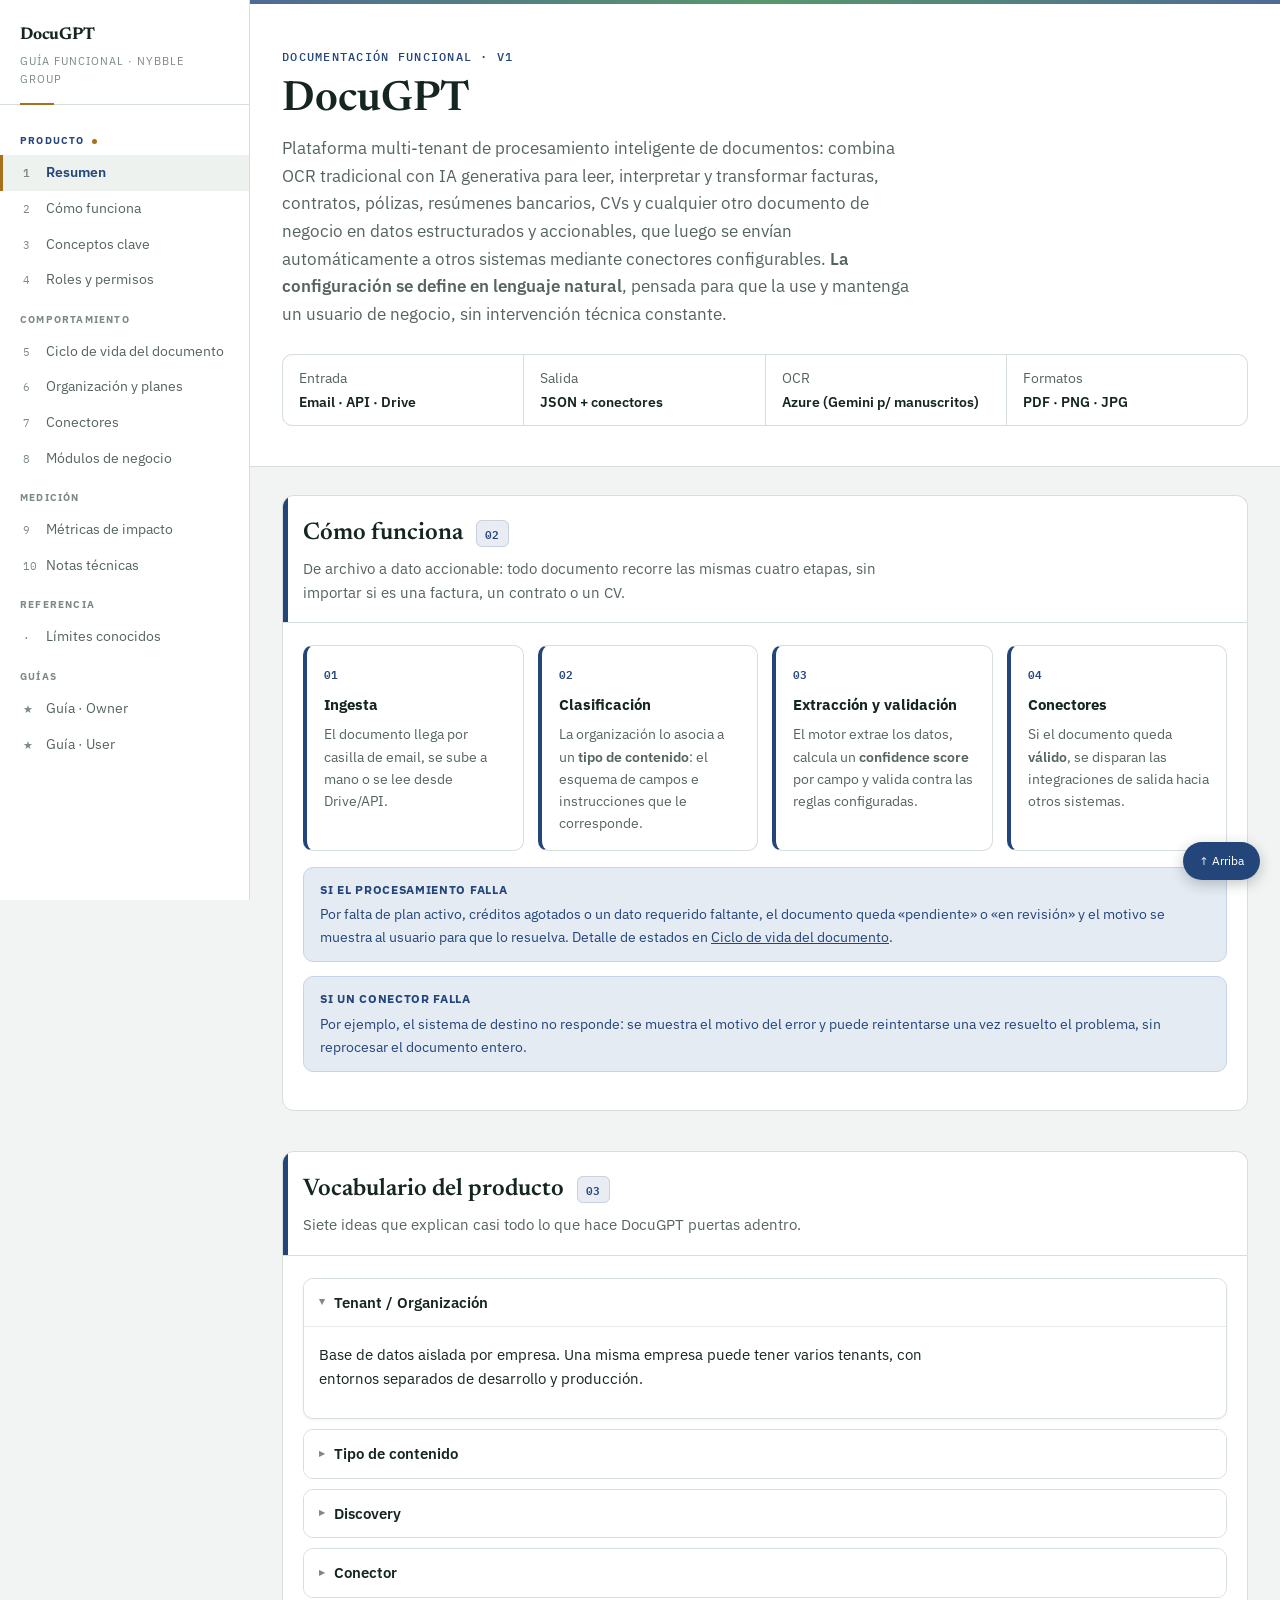
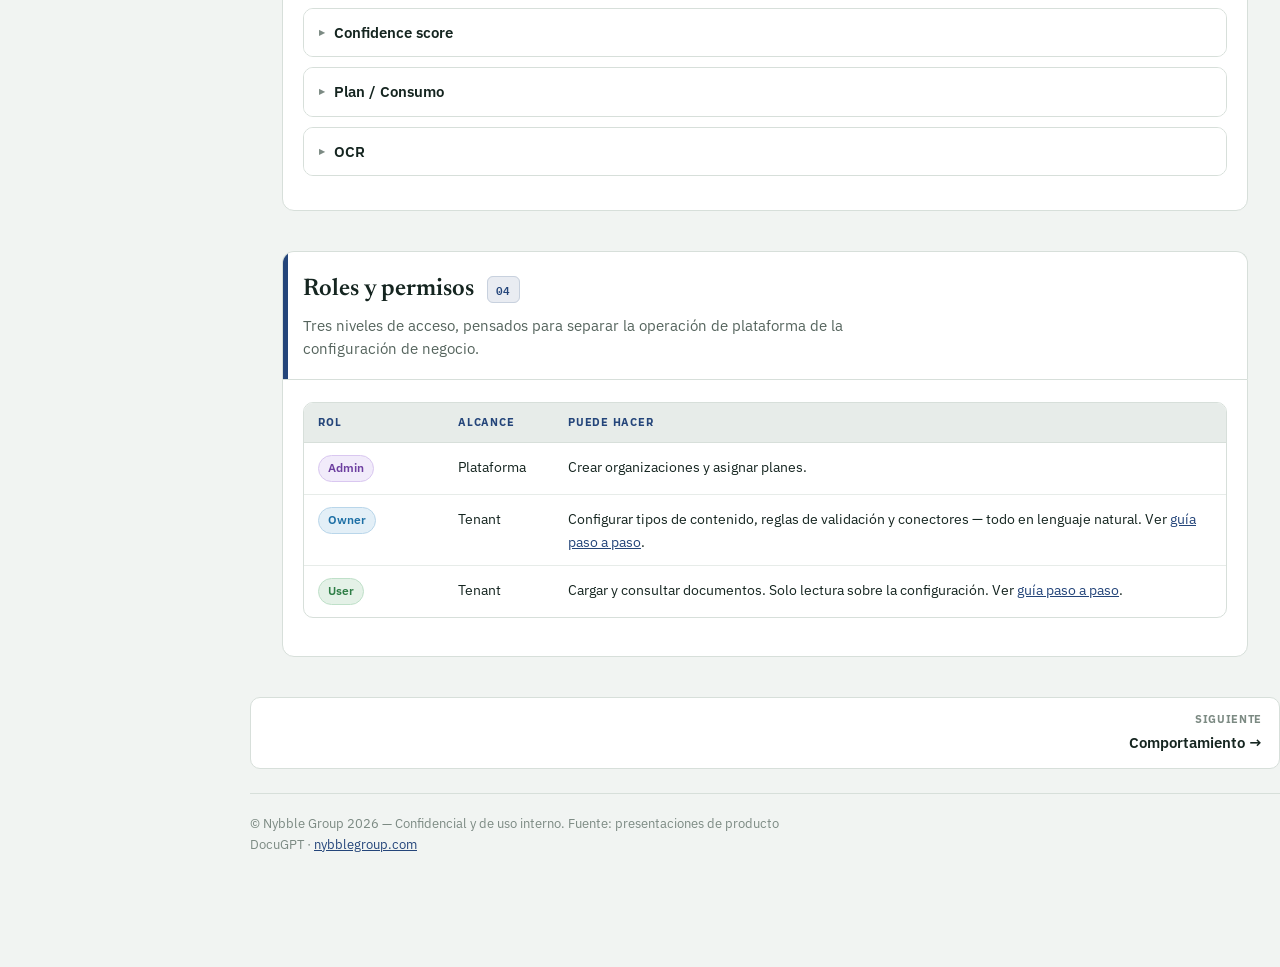
==== commit b0807866: "Restructure docs site into multi-page functional-docs-site pattern Splits the single-page site into " ====
--- a/index.html
+++ b/index.html
@@ -1,616 +1,177 @@
 <!doctype html>
 <html lang="es">
 <head>
-<meta charset="utf8">
-<meta name="viewport" content="width=device-width,initial-scale=1">
+<meta charset="utf-8">
+<meta name="viewport" content="width=device-width, initial-scale=1">
 <title>DocuGPT · Guía funcional</title>
-<style>
-  @import url('https://fonts.googleapis.com/css2?family=Newsreader:ital,opsz,wght@0,6..72,400;0,6..72,500;0,6..72,600;0,6..72,700;1,6..72,500&family=IBM+Plex+Sans:wght@400;500;600;700&family=IBM+Plex+Mono:wght@400;500;600&display=swap');
-
-  :root{color-scheme:light}
-  img{max-width:100%}
-  [hidden]:not([hidden=until-found i]){display:none!important}
-
-  :root{
-    --bg:#F1F4F2;
-    --surface:#FFFFFF;
-    --surface-2:#E7ECE9;
-    --ink:#152520;
-    --ink-soft:#55645D;
-    --line:#D7DFDA;
-    --accent:#24457A;
-    --accent-strong:#17325C;
-    --accent-tint:#E5EBF3;
-    --ok:#2E7D46;
-    --ok-tint:#E4F1E7;
-    --warn:#A8701A;
-    --warn-tint:#F5EBDA;
-    --danger:#AD3E33;
-    --danger-tint:#F5E4E1;
-    --neutral:#5C6670;
-    --neutral-tint:#E9ECEE;
-    --shadow: 0 1px 2px rgba(21,37,32,.05), 0 8px 24px -12px rgba(21,37,32,.14);
-    --serif: "Newsreader", Georgia, "Times New Roman", serif;
-    --sans: "IBM Plex Sans", -apple-system, BlinkMacSystemFont, "Segoe UI", sans-serif;
-    --mono: "IBM Plex Mono", ui-monospace, SFMono-Regular, Menlo, monospace;
-  }
-  @media (prefers-color-scheme: dark){
-    :root:not([data-theme="light"]){
-      --bg:#12181A;
-      --surface:#1A2224;
-      --surface-2:#212B2E;
-      --ink:#E8ECEA;
-      --ink-soft:#A9B4B1;
-      --line:#2E3A3C;
-      --accent:#8FADDA;
-      --accent-strong:#B7CBEA;
-      --accent-tint:#1E2A3A;
-      --ok:#69C489;
-      --ok-tint:#1B2E22;
-      --warn:#E3B366;
-      --warn-tint:#332A19;
-      --danger:#E38A7D;
-      --danger-tint:#332120;
-      --neutral:#9FACB4;
-      --neutral-tint:#212B2E;
-      --shadow: 0 1px 2px rgba(0,0,0,.3), 0 8px 24px -12px rgba(0,0,0,.5);
-    }
-  }
-  :root[data-theme="dark"]{
-    --bg:#12181A;
-    --surface:#1A2224;
-    --surface-2:#212B2E;
-    --ink:#E8ECEA;
-    --ink-soft:#A9B4B1;
-    --line:#2E3A3C;
-    --accent:#8FADDA;
-    --accent-strong:#B7CBEA;
-    --accent-tint:#1E2A3A;
-    --ok:#69C489;
-    --ok-tint:#1B2E22;
-    --warn:#E3B366;
-    --warn-tint:#332A19;
-    --danger:#E38A7D;
-    --danger-tint:#332120;
-    --neutral:#9FACB4;
-    --neutral-tint:#212B2E;
-    --shadow: 0 1px 2px rgba(0,0,0,.3), 0 8px 24px -12px rgba(0,0,0,.5);
-  }
-
-  *{box-sizing:border-box;}
-  html{scroll-behavior:smooth;}
-  @media (prefers-reduced-motion: reduce){ html{scroll-behavior:auto;} *{animation:none !important; transition:none !important;} }
-
-  body{
-    margin:0;
-    background:var(--bg);
-    color:var(--ink);
-    font-family:var(--sans);
-    font-size:16px;
-    line-height:1.6;
-    -webkit-font-smoothing:antialiased;
-  }
-
-  a{color:var(--accent);}
-  a:hover{color:var(--accent-strong);}
-  a:focus-visible, button:focus-visible, .navlink:focus-visible{outline:2px solid var(--accent); outline-offset:2px; border-radius:4px;}
-
-  h1,h2,h3{font-family:var(--serif); font-weight:600; color:var(--ink); text-wrap:balance; margin:0;}
-  code, .mono{font-family:var(--mono);}
-
-  .eyebrow{
-    font-family:var(--mono);
-    font-size:.72rem;
-    letter-spacing:.11em;
-    text-transform:uppercase;
-    color:var(--accent);
-    font-weight:500;
-  }
-
-  /* ---------- Top scan bar + header ---------- */
-  .scanbar{height:4px; background:linear-gradient(90deg, var(--accent) 0%, var(--ok) 50%, var(--accent) 100%); opacity:.8;}
-
-  header.site{
-    background:var(--surface);
-    border-bottom:1px solid var(--line);
-    position:sticky; top:0; z-index:30;
-  }
-  .site-inner{
-    max-width:1180px; margin:0 auto; padding:18px 28px;
-    display:flex; align-items:center; justify-content:space-between; gap:16px;
-  }
-  .brand{display:flex; align-items:baseline; gap:12px; flex-wrap:wrap;}
-  .brand-mark{font-family:var(--serif); font-weight:700; font-size:1.5rem; letter-spacing:-.01em;}
-  .brand-tag{color:var(--ink-soft); font-size:.86rem;}
-  .brand-org{color:var(--ink-soft); font-size:.8rem; font-family:var(--mono); white-space:nowrap;}
-
-  /* mobile nav toggle */
-  #navtoggle{display:none;}
-  .navtoggle-label{
-    display:none; font-family:var(--mono); font-size:.78rem; letter-spacing:.06em;
-    border:1px solid var(--line); background:var(--surface-2); color:var(--ink);
-    padding:8px 12px; border-radius:8px; cursor:pointer; text-transform:uppercase;
-  }
-
-  /* ---------- Layout ---------- */
-  .shell{max-width:1180px; margin:0 auto; display:flex; gap:44px; padding:0 28px;}
-  .sidebar{
-    width:230px; flex:none; padding:32px 0 60px;
-    position:sticky; top:65px; align-self:flex-start;
-    max-height:calc(100vh - 65px); overflow-y:auto;
-  }
-  .sidebar-title{font-family:var(--mono); font-size:.68rem; letter-spacing:.1em; text-transform:uppercase; color:var(--ink-soft); margin:0 0 10px;}
-  .navlist{list-style:none; margin:0 0 26px; padding:0; border-left:1px solid var(--line);}
-  .navlist a{
-    display:block; padding:6px 0 6px 16px; margin-left:-1px; border-left:1px solid transparent;
-    color:var(--ink-soft); text-decoration:none; font-size:.92rem;
-  }
-  .navlist a:hover{color:var(--ink);}
-  .navlist a.current{color:var(--accent); border-left-color:var(--accent); font-weight:600;}
-
-  main{flex:1; min-width:0; padding:44px 0 90px; max-width:760px;}
-
-  section{padding-bottom:56px; margin-bottom:56px; border-bottom:1px solid var(--line);}
-  section:last-of-type{border-bottom:none;}
-  section h2{font-size:1.62rem; margin-bottom:4px;}
-  section > .eyebrow{display:block; margin-bottom:8px;}
-  .lede{color:var(--ink-soft); font-size:1.05rem; margin-top:14px; max-width:64ch;}
-  p{margin:0 0 14px; max-width:66ch;}
-  p:last-child{margin-bottom:0;}
-
-  /* ---------- Hero ---------- */
-  .hero{padding-top:40px;}
-  .hero h1{font-size:2.7rem; line-height:1.08;}
-  .hero .lede{font-size:1.15rem; max-width:60ch;}
-  .factstrip{
-    display:grid; grid-template-columns:repeat(4,1fr); gap:1px; background:var(--line);
-    border:1px solid var(--line); border-radius:10px; overflow:hidden; margin-top:28px;
-  }
-  .fact{background:var(--surface); padding:14px 16px;}
-  .fact .k{font-family:var(--mono); font-size:.68rem; text-transform:uppercase; letter-spacing:.08em; color:var(--ink-soft); display:block; margin-bottom:6px;}
-  .fact .v{font-size:.92rem; font-weight:600;}
-  @media (max-width:640px){ .factstrip{grid-template-columns:repeat(2,1fr);} }
-
-  /* ---------- Flow diagram ---------- */
-  .flow{display:flex; align-items:stretch; gap:0; margin:28px 0 18px; flex-wrap:wrap;}
-  .flow-step{
-    flex:1 1 200px; background:var(--surface); border:1px solid var(--line); border-radius:10px;
-    padding:18px 18px 16px; position:relative; box-shadow:var(--shadow);
-  }
-  .flow-step + .flow-step{margin-left:26px;}
-  .flow-step + .flow-step::before{
-    content:""; position:absolute; left:-26px; top:50%; width:26px; height:1px; background:var(--line);
-  }
-  .flow-step + .flow-step::after{
-    content:"→"; position:absolute; left:-23px; top:50%; transform:translateY(-58%); color:var(--ink-soft); font-size:.9rem;
-  }
-  @media (max-width:760px){
-    .flow{flex-direction:column;}
-    .flow-step + .flow-step{margin-left:0; margin-top:26px;}
-    .flow-step + .flow-step::before{left:50%; top:-26px; width:1px; height:26px; transform:translateX(-50%);}
-    .flow-step + .flow-step::after{left:50%; top:-22px; transform:translate(-50%,0) rotate(90deg);}
-  }
-  .flow-step .num{font-family:var(--mono); font-size:.72rem; color:var(--accent); font-weight:600;}
-  .flow-step h3{font-size:1.02rem; margin:6px 0 6px; font-family:var(--sans); font-weight:600;}
-  .flow-step p{font-size:.88rem; color:var(--ink-soft); margin:0;}
-
-  .callout{
-    border:1px dashed var(--line); border-radius:10px; padding:14px 16px; margin-top:8px;
-    background:var(--surface-2); font-size:.9rem; color:var(--ink-soft);
-  }
-  .callout strong{color:var(--ink); font-weight:600;}
-  .callout + .callout{margin-top:12px;}
-
-  /* ---------- Concept / module cards ---------- */
-  .cards{display:grid; grid-template-columns:repeat(2,1fr); gap:16px; margin-top:22px;}
-  @media (max-width:600px){ .cards{grid-template-columns:1fr;} }
-  .card{background:var(--surface); border:1px solid var(--line); border-radius:10px; padding:18px 20px; box-shadow:var(--shadow);}
-  .card h3{font-size:1rem; font-family:var(--sans); font-weight:600; margin-bottom:6px;}
-  .card p{font-size:.89rem; color:var(--ink-soft); margin:0;}
-
-  /* ---------- Tables ---------- */
-  .tablewrap{overflow-x:auto; margin-top:22px; border:1px solid var(--line); border-radius:10px;}
-  table{width:100%; border-collapse:collapse; font-size:.92rem; background:var(--surface);}
-  th,td{text-align:left; padding:12px 16px; border-bottom:1px solid var(--line); vertical-align:top;}
-  thead th{
-    font-family:var(--mono); font-size:.7rem; text-transform:uppercase; letter-spacing:.07em;
-    color:var(--ink-soft); background:var(--surface-2); font-weight:600;
-  }
-  tbody tr:last-child td{border-bottom:none;}
-  td.num, th.num{font-family:var(--mono); font-variant-numeric:tabular-nums; white-space:nowrap;}
-
-  /* ---------- Chips / states ---------- */
-  .chip{
-    display:inline-flex; align-items:center; gap:6px; font-family:var(--mono); font-size:.74rem;
-    font-weight:600; padding:4px 10px; border-radius:999px; white-space:nowrap;
-  }
-  .chip.ok{background:var(--ok-tint); color:var(--ok);}
-  .chip.warn{background:var(--warn-tint); color:var(--warn);}
-  .chip.danger{background:var(--danger-tint); color:var(--danger);}
-  .chip.neutral{background:var(--neutral-tint); color:var(--neutral);}
-
-  .statechain{display:flex; align-items:center; flex-wrap:wrap; gap:10px; margin:22px 0 10px;}
-  .statechain .arrow{color:var(--ink-soft); font-size:.9rem;}
-  .statebranch{display:flex; flex-direction:column; gap:8px;}
-
-  /* ---------- Module blocks ---------- */
-  .module{background:var(--surface); border:1px solid var(--line); border-radius:12px; padding:26px 28px; margin-top:24px; box-shadow:var(--shadow);}
-  .module-head{display:flex; align-items:baseline; justify-content:space-between; gap:12px; flex-wrap:wrap; margin-bottom:6px;}
-  .module-head h3{font-family:var(--serif); font-size:1.25rem;}
-  .module-tag{font-family:var(--mono); font-size:.7rem; text-transform:uppercase; letter-spacing:.08em; color:var(--accent); background:var(--accent-tint); padding:3px 10px; border-radius:999px;}
-  .module-flow{display:grid; grid-template-columns:repeat(3,1fr); gap:14px; margin:18px 0;}
-  @media (max-width:640px){ .module-flow{grid-template-columns:1fr;} }
-  .mstep{border:1px solid var(--line); border-radius:8px; padding:12px 14px; background:var(--surface-2);}
-  .mstep .num{font-family:var(--mono); font-size:.68rem; color:var(--accent); font-weight:600;}
-  .mstep strong{display:block; font-size:.87rem; margin:4px 0 3px;}
-  .mstep span{font-size:.83rem; color:var(--ink-soft);}
-  .impact{
-    display:flex; gap:24px; margin-top:18px; padding-top:18px; border-top:1px solid var(--line); flex-wrap:wrap;
-  }
-  .impact .num{font-family:var(--serif); font-weight:700; font-size:1.9rem; color:var(--accent); line-height:1;}
-  .impact .lbl{font-size:.8rem; color:var(--ink-soft); margin-top:4px; max-width:22ch;}
-
-  /* ---------- Stat tiles (impact section) ---------- */
-  .stats{display:grid; grid-template-columns:repeat(2,1fr); gap:16px; margin-top:22px;}
-  @media (max-width:600px){ .stats{grid-template-columns:1fr;} }
-  .stat{background:var(--accent-tint); border:1px solid var(--line); border-radius:12px; padding:22px 24px;}
-  .stat .num{font-family:var(--serif); font-weight:700; font-size:2.4rem; color:var(--accent); line-height:1;}
-  .stat .sub{font-size:.85rem; color:var(--ink-soft); margin-top:8px;}
-  .stat .detail{font-family:var(--mono); font-size:.76rem; color:var(--ink-soft); margin-top:10px; display:flex; gap:14px; flex-wrap:wrap;}
-
-  ul.kpi{list-style:none; margin:22px 0 0; padding:0; display:grid; gap:10px;}
-  ul.kpi li{
-    display:flex; gap:12px; padding:12px 14px; background:var(--surface); border:1px solid var(--line);
-    border-radius:8px; font-size:.9rem;
-  }
-  ul.kpi li .dot{width:7px; height:7px; border-radius:50%; background:var(--accent); margin-top:7px; flex:none;}
-
-  /* footer */
-  footer.site{border-top:1px solid var(--line); padding:30px 28px 60px; background:var(--surface);}
-  .footer-inner{max-width:1180px; margin:0 auto; display:flex; justify-content:space-between; gap:16px; flex-wrap:wrap; color:var(--ink-soft); font-size:.82rem;}
-  .footer-inner a{color:var(--ink-soft); text-decoration:underline;}
-
-  @media (max-width:900px){
-    .shell{flex-direction:column; gap:0; padding:0;}
-    .sidebar{
-      width:100%; position:sticky; top:57px; padding:10px 0; max-height:none;
-      background:var(--surface); border-bottom:1px solid var(--line); z-index:20;
-      display:none;
-    }
-    #navtoggle:checked ~ .shell .sidebar{display:block;}
-    .navtoggle-label{display:inline-block;}
-    .sidebar-title{padding-left:20px;}
-    .navlist{
-      border-left:none; display:flex; overflow-x:auto; gap:4px; padding:0 20px 4px; margin-bottom:0;
-      -webkit-overflow-scrolling:touch;
-    }
-    .navlist a{border-left:none; white-space:nowrap; padding:8px 12px; border-radius:999px; background:var(--surface-2);}
-    .navlist a.current{background:var(--accent-tint);}
-    main{padding-left:20px; padding-right:20px; max-width:none;}
-    .site-inner{padding:14px 20px;}
-  }
-</style>
+<link rel="preconnect" href="https://fonts.googleapis.com">
+<link rel="preconnect" href="https://fonts.gstatic.com" crossorigin>
+<link href="https://fonts.googleapis.com/css2?family=Newsreader:ital,opsz,wght@0,6..72,400;0,6..72,500;0,6..72,600;0,6..72,700;1,6..72,500&family=IBM+Plex+Sans:wght@400;500;600;700&family=IBM+Plex+Mono:wght@400;500;600&display=swap" rel="stylesheet">
+<link rel="stylesheet" href="assets/style.css">
 </head>
 <body>
+<div class="shell">
 
-<input type="checkbox" id="navtoggle">
+<!--
+  NAV: duplicado verbatim en cada página del sitio.
+  Única diferencia entre copias: qué <div class="grp"> y qué <a> llevan `is-here`.
+  Anchors "#ancla" = sección en ESTA página. "otra.html#ancla" = otra página.
+  Ver assets/../README para el detalle del patrón antes de tocar este bloque.
+-->
+<nav class="side">
+  <div class="brand"><b>DocuGPT</b><span>Guía funcional · Nybble Group</span></div>
 
-<div class="scanbar" aria-hidden="true"></div>
-<header class="site">
-  <div class="site-inner">
-    <div class="brand">
-      <span class="brand-mark">DocuGPT</span>
-      <span class="brand-tag">Documentación funcional</span>
-    </div>
-    <div style="display:flex; align-items:center; gap:14px;">
-      <span class="brand-org">Nybble&nbsp;Group</span>
-      <label class="navtoggle-label" for="navtoggle">Índice ▾</label>
+  <div class="grp is-here">Producto</div>
+  <a href="#resumen" class="is-here"><i>1</i>Resumen</a>
+  <a href="#flujo"><i>2</i>Cómo funciona</a>
+  <a href="#conceptos"><i>3</i>Conceptos clave</a>
+  <a href="#roles"><i>4</i>Roles y permisos</a>
+
+  <div class="grp">Comportamiento</div>
+  <a href="comportamiento.html#estados"><i>5</i>Ciclo de vida del documento</a>
+  <a href="comportamiento.html#planes"><i>6</i>Organización y planes</a>
+  <a href="comportamiento.html#conectores"><i>7</i>Conectores</a>
+  <a href="comportamiento.html#modulos"><i>8</i>Módulos de negocio</a>
+
+  <div class="grp">Medición</div>
+  <a href="medicion.html#metricas"><i>9</i>Métricas de impacto</a>
+  <a href="medicion.html#tecnico"><i>10</i>Notas técnicas</a>
+
+  <div class="grp">Referencia</div>
+  <a href="medicion.html#limites"><i>·</i>Límites conocidos</a>
+
+  <div class="grp">Guías</div>
+  <a href="guia-owner.html"><i>★</i>Guía · Owner</a>
+  <a href="guia-user.html"><i>★</i>Guía · User</a>
+</nav>
+
+<main>
+<header class="hero" id="resumen">
+  <div class="wrap">
+    <div class="kicker">Documentación funcional · v1</div>
+    <h1>DocuGPT</h1>
+    <p class="sub">Plataforma multi-tenant de procesamiento inteligente de documentos: combina OCR tradicional con IA generativa para leer, interpretar y transformar facturas, contratos, pólizas, resúmenes bancarios, CVs y cualquier otro documento de negocio en datos estructurados y accionables, que luego se envían automáticamente a otros sistemas mediante conectores configurables. <b>La configuración se define en lenguaje natural</b>, pensada para que la use y mantenga un usuario de negocio, sin intervención técnica constante.</p>
+    <div class="metabar">
+      <span>Entrada<b>Email · API · Drive</b></span>
+      <span>Salida<b>JSON + conectores</b></span>
+      <span>OCR<b>Azure (Gemini p/ manuscritos)</b></span>
+      <span>Formatos<b>PDF · PNG · JPG</b></span>
     </div>
   </div>
 </header>
 
-<div class="shell">
-  <aside class="sidebar" aria-label="Índice de contenidos">
-    <p class="sidebar-title">En esta página</p>
-    <ul class="navlist" id="navlist">
-      <li><a href="#resumen" class="navlink">Resumen</a></li>
-      <li><a href="#flujo" class="navlink">Cómo funciona</a></li>
-      <li><a href="#conceptos" class="navlink">Conceptos clave</a></li>
-      <li><a href="#roles" class="navlink">Roles y permisos</a></li>
-      <li><a href="#estados" class="navlink">Ciclo de vida del documento</a></li>
-      <li><a href="#planes" class="navlink">Organización y planes</a></li>
-      <li><a href="#conectores" class="navlink">Conectores</a></li>
-      <li><a href="#modulos" class="navlink">Módulos de negocio</a></li>
-      <li><a href="#metricas" class="navlink">Métricas de impacto</a></li>
-      <li><a href="#tecnico" class="navlink">Notas técnicas</a></li>
-    </ul>
-  </aside>
+<div class="wrap">
 
-  <main>
-    <section id="resumen" class="hero">
-      <span class="eyebrow">Guía funcional · v1</span>
-      <h1>DocuGPT</h1>
-      <p class="lede">Plataforma multi-tenant de procesamiento inteligente de documentos: combina OCR tradicional con IA generativa para leer, interpretar y transformar facturas, contratos, pólizas, resúmenes bancarios, CVs y cualquier otro documento de negocio en datos estructurados y accionables, que luego se envían automáticamente a otros sistemas mediante conectores configurables.</p>
-      <p style="margin-top:14px;">La configuración —tipos de documento, reglas de validación y conectores— se define en lenguaje natural, pensada para que la use y mantenga un usuario de negocio, sin intervención técnica constante.</p>
+<!-- ============ 1/2. CÓMO FUNCIONA ============ -->
+<section id="flujo" style="--accent:var(--c-product)">
+  <div class="shead"><div><h2>Cómo funciona <span class="num">02</span></h2><p>De archivo a dato accionable: todo documento recorre las mismas cuatro etapas, sin importar si es una factura, un contrato o un CV.</p></div></div>
+  <div class="sbody">
 
-      <div class="factstrip">
-        <div class="fact"><span class="k">Entrada</span><span class="v">Email · API · Drive</span></div>
-        <div class="fact"><span class="k">Salida</span><span class="v">JSON + conectores</span></div>
-        <div class="fact"><span class="k">OCR</span><span class="v">Azure (Gemini p/ manuscritos)</span></div>
-        <div class="fact"><span class="k">Formatos</span><span class="v">PDF · PNG · JPG</span></div>
+    <div class="grid g4">
+      <div class="card acc">
+        <span style="font-family:var(--mono);font-size:.7rem;color:var(--accent);font-weight:600">01</span>
+        <h5 style="margin-top:6px">Ingesta</h5>
+        <p class="mini">El documento llega por casilla de email, se sube a mano o se lee desde Drive/API.</p>
       </div>
-    </section>
+      <div class="card acc">
+        <span style="font-family:var(--mono);font-size:.7rem;color:var(--accent);font-weight:600">02</span>
+        <h5 style="margin-top:6px">Clasificación</h5>
+        <p class="mini">La organización lo asocia a un <strong>tipo de contenido</strong>: el esquema de campos e instrucciones que le corresponde.</p>
+      </div>
+      <div class="card acc">
+        <span style="font-family:var(--mono);font-size:.7rem;color:var(--accent);font-weight:600">03</span>
+        <h5 style="margin-top:6px">Extracción y validación</h5>
+        <p class="mini">El motor extrae los datos, calcula un <strong>confidence score</strong> por campo y valida contra las reglas configuradas.</p>
+      </div>
+      <div class="card acc">
+        <span style="font-family:var(--mono);font-size:.7rem;color:var(--accent);font-weight:600">04</span>
+        <h5 style="margin-top:6px">Conectores</h5>
+        <p class="mini">Si el documento queda <strong>válido</strong>, se disparan las integraciones de salida hacia otros sistemas.</p>
+      </div>
+    </div>
 
-    <section id="flujo">
-      <span class="eyebrow">Cómo funciona</span>
-      <h2>De archivo a dato accionable</h2>
-      <p class="lede">Todo documento recorre las mismas cuatro etapas, sin importar si es una factura, un contrato o un CV.</p>
+    <div class="callout c-info" style="margin-top:16px">
+      <b>Si el procesamiento falla</b>
+      Por falta de plan activo, créditos agotados o un dato requerido faltante, el documento queda «pendiente» o «en revisión» y el motivo se muestra al usuario para que lo resuelva. Detalle de estados en <a href="comportamiento.html#estados">Ciclo de vida del documento</a>.
+    </div>
+    <div class="callout c-info">
+      <b>Si un conector falla</b>
+      Por ejemplo, el sistema de destino no responde: se muestra el motivo del error y puede reintentarse una vez resuelto el problema, sin reprocesar el documento entero.
+    </div>
 
-      <div class="flow">
-        <div class="flow-step">
-          <span class="num">01</span>
-          <h3>Ingesta</h3>
-          <p>El documento llega por casilla de email, se sube a mano o se lee desde Drive/API.</p>
-        </div>
-        <div class="flow-step">
-          <span class="num">02</span>
-          <h3>Clasificación</h3>
-          <p>La organización lo asocia a un <strong>tipo de contenido</strong>: el esquema de campos e instrucciones que le corresponde.</p>
-        </div>
-        <div class="flow-step">
-          <span class="num">03</span>
-          <h3>Extracción y validación</h3>
-          <p>El motor extrae los datos, calcula un <strong>confidence score</strong> por campo y valida contra las reglas configuradas.</p>
-        </div>
-        <div class="flow-step">
-          <span class="num">04</span>
-          <h3>Conectores</h3>
-          <p>Si el documento queda <strong>válido</strong>, se disparan las integraciones de salida hacia otros sistemas.</p>
-        </div>
-      </div>
+  </div>
+</section>
 
-      <div class="callout"><strong>Si el procesamiento falla</strong> — por falta de plan activo, créditos agotados o un dato requerido faltante— el documento queda «pendiente» o «en revisión» y el motivo se muestra al usuario para que lo resuelva.</div>
-      <div class="callout"><strong>Si un conector falla</strong> —por ejemplo, el sistema de destino no responde— se muestra el motivo del error y puede reintentarse una vez resuelto el problema, sin reprocesar el documento entero.</div>
-    </section>
+<!-- ============ 3. CONCEPTOS CLAVE ============ -->
+<section id="conceptos" style="--accent:var(--c-product)">
+  <div class="shead"><div><h2>Vocabulario del producto <span class="num">03</span></h2><p>Siete ideas que explican casi todo lo que hace DocuGPT puertas adentro.</p></div></div>
+  <div class="sbody">
 
-    <section id="conceptos">
-      <span class="eyebrow">Vocabulario del producto</span>
-      <h2>Conceptos clave</h2>
-      <p class="lede">Siete ideas que explican casi todo lo que hace DocuGPT puertas adentro.</p>
+    <details open>
+      <summary>Tenant / Organización</summary>
+      <div class="dbody"><p class="mini">Base de datos aislada por empresa. Una misma empresa puede tener varios tenants, con entornos separados de desarrollo y producción.</p></div>
+    </details>
+    <details>
+      <summary>Tipo de contenido</summary>
+      <div class="dbody"><p class="mini">Define los campos a extraer y las reglas de formato de cada variable — por ejemplo, un CUIT a 11 dígitos sin guiones.</p></div>
+    </details>
+    <details>
+      <summary>Discovery</summary>
+      <div class="dbody"><p class="mini">Genera el esquema de un tipo de contenido en minutos a partir de al menos 3 documentos de ejemplo, infiriendo incluso variables calculadas.</p></div>
+    </details>
+    <details>
+      <summary>Conector</summary>
+      <div class="dbody"><p class="mini">Acción posterior al procesamiento (webhook o código embebido) que solo se ejecuta si el documento quedó válido. Detalle en <a href="comportamiento.html#conectores">Conectores</a>.</p></div>
+    </details>
+    <details>
+      <summary>Confidence score</summary>
+      <div class="dbody"><p class="mini">Certeza predictiva del modelo sobre cada dato extraído — orienta qué campos conviene revisar a mano.</p></div>
+    </details>
+    <details>
+      <summary>Plan / Consumo</summary>
+      <div class="dbody"><p class="mini">Cada tenant tiene un plan con vigencia y tope de páginas. Sin plan activo, el procesamiento se rechaza. Detalle en <a href="comportamiento.html#planes">Organización y planes</a>.</p></div>
+    </details>
+    <details>
+      <summary>OCR</summary>
+      <div class="dbody"><p class="mini">Motor Azure por defecto; puede configurarse Gemini u otro LLM avanzado para admitir manuscritos.</p></div>
+    </details>
 
-      <div class="cards">
-        <div class="card">
-          <h3>Tenant / Organización</h3>
-          <p>Base de datos aislada por empresa. Una misma empresa puede tener varios tenants, con entornos separados de desarrollo y producción.</p>
-        </div>
-        <div class="card">
-          <h3>Tipo de contenido</h3>
-          <p>Define los campos a extraer y las reglas de formato de cada variable — por ejemplo, un CUIT a 11 dígitos sin guiones.</p>
-        </div>
-        <div class="card">
-          <h3>Discovery</h3>
-          <p>Genera el esquema de un tipo de contenido en minutos a partir de al menos 3 documentos de ejemplo, infiriendo incluso variables calculadas.</p>
-        </div>
-        <div class="card">
-          <h3>Conector</h3>
-          <p>Acción posterior al procesamiento (webhook o código embebido) que solo se ejecuta si el documento quedó válido.</p>
-        </div>
-        <div class="card">
-          <h3>Confidence score</h3>
-          <p>Certeza predictiva del modelo sobre cada dato extraído — orienta qué campos conviene revisar a mano.</p>
-        </div>
-        <div class="card">
-          <h3>Plan / Consumo</h3>
-          <p>Cada tenant tiene un plan con vigencia y tope de páginas. Sin plan activo, el procesamiento se rechaza.</p>
-        </div>
-      </div>
-      <div class="callout" style="margin-top:16px;"><strong>OCR</strong> — motor Azure por defecto; puede configurarse Gemini u otro LLM avanzado para admitir manuscritos.</div>
-    </section>
+  </div>
+</section>
 
-    <section id="roles">
-      <span class="eyebrow">Quién puede hacer qué</span>
-      <h2>Roles y permisos</h2>
-      <p class="lede">Tres niveles de acceso, pensados para separar la operación de plataforma de la configuración de negocio.</p>
+<!-- ============ 4. ROLES Y PERMISOS ============ -->
+<section id="roles" style="--accent:var(--c-product)">
+  <div class="shead"><div><h2>Roles y permisos <span class="num">04</span></h2><p>Tres niveles de acceso, pensados para separar la operación de plataforma de la configuración de negocio.</p></div></div>
+  <div class="sbody">
 
-      <div class="tablewrap">
-        <table>
-          <thead><tr><th>Rol</th><th>Alcance</th><th>Puede hacer</th></tr></thead>
-          <tbody>
-            <tr><td><strong>Admin</strong></td><td>Plataforma</td><td>Crear organizaciones y asignar planes.</td></tr>
-            <tr><td><strong>Owner</strong></td><td>Tenant</td><td>Configurar tipos de contenido, reglas de validación y conectores — todo en lenguaje natural.</td></tr>
-            <tr><td><strong>User</strong></td><td>Tenant</td><td>Cargar y consultar documentos. Solo lectura sobre la configuración.</td></tr>
-          </tbody>
-        </table>
-      </div>
-    </section>
+    <div class="tw">
+      <table>
+        <thead><tr><th style="width:140px">Rol</th><th style="width:110px">Alcance</th><th>Puede hacer</th></tr></thead>
+        <tbody>
+          <tr><td><span class="b b-admin">Admin</span></td><td>Plataforma</td><td>Crear organizaciones y asignar planes.</td></tr>
+          <tr><td><span class="b b-owner">Owner</span></td><td>Tenant</td><td>Configurar tipos de contenido, reglas de validación y conectores — todo en lenguaje natural. Ver <a href="guia-owner.html">guía paso a paso</a>.</td></tr>
+          <tr><td><span class="b b-user">User</span></td><td>Tenant</td><td>Cargar y consultar documentos. Solo lectura sobre la configuración. Ver <a href="guia-user.html">guía paso a paso</a>.</td></tr>
+        </tbody>
+      </table>
+    </div>
 
-    <section id="estados">
-      <span class="eyebrow">Trazabilidad</span>
-      <h2>Ciclo de vida de un documento</h2>
-      <p class="lede">Todo documento cargado pasa por un estado general; algunos módulos de negocio lo refinan en clasificaciones propias.</p>
+  </div>
+</section>
 
-      <div class="statechain">
-        <span class="chip neutral">Pendiente</span>
-        <span class="arrow">→</span>
-        <span class="chip neutral">Procesando</span>
-        <span class="arrow">→</span>
-        <div class="statebranch">
-          <span class="chip ok">Válido → dispara conectores</span>
-          <span class="chip warn">En revisión (falta un dato)</span>
-          <span class="chip danger">Rechazado (sin plan / créditos)</span>
-        </div>
-      </div>
+</div><!-- /wrap -->
 
-      <p style="margin-top:18px;">Un módulo como <strong>Invoice Matching</strong> traduce ese estado general a una clasificación de negocio más específica:</p>
-      <div class="cards" style="grid-template-columns:repeat(3,1fr);">
-        <div class="card"><h3><span class="chip ok" style="margin-bottom:6px;">Ready for payment</span></h3><p>La factura coincide con lo esperado.</p></div>
-        <div class="card"><h3><span class="chip warn" style="margin-bottom:6px;">Review</span></h3><p>Hay una diferencia que requiere validación humana.</p></div>
-        <div class="card"><h3><span class="chip danger" style="margin-bottom:6px;">Unidentified</span></h3><p>No se puede vincular a un registro esperado.</p></div>
-        <div class="card"><h3><span class="chip neutral" style="margin-bottom:6px;">Invoice not received</span></h3><p>Hay un pago esperado, pero aún no llegó la factura.</p></div>
-        <div class="card"><h3><span class="chip danger" style="margin-bottom:6px;">Invalid invoice</span></h3><p>No cumple una o más reglas de validación.</p></div>
-        <div class="card"><h3><span class="chip ok" style="margin-bottom:6px;">Paid</span></h3><p>Validada y con el pago completado.</p></div>
-      </div>
-      <style>@media (max-width:640px){ #estados .cards{grid-template-columns:1fr !important;} }</style>
-    </section>
-
-    <section id="planes">
-      <span class="eyebrow">Administración</span>
-      <h2>Organización y planes</h2>
-      <p class="lede">Cada organización contrata un plan dimensionado según el volumen estimado de páginas a procesar en todos sus procesos.</p>
-      <p>El panel de administración muestra, por período vigente: consumo autorizado, consumo total y consumo restante — la vía más común por la que un documento queda «rechazado» es, justamente, no tener plan activo o haber agotado el tope de páginas.</p>
-
-      <div class="tablewrap">
-        <table>
-          <thead><tr><th>Paquete</th><th class="num">Páginas incluidas</th><th class="num">Referencia mensual</th></tr></thead>
-          <tbody>
-            <tr><td>Small</td><td class="num">hasta 500</td><td class="num">USD 145</td></tr>
-            <tr><td>Medium</td><td class="num">501 – 2.000</td><td class="num">USD 260</td></tr>
-            <tr><td>Large</td><td class="num">2.001 – 5.000</td><td class="num">USD 475</td></tr>
-            <tr><td>XLarge</td><td class="num">5.001 – 10.000</td><td class="num">USD 850</td></tr>
-          </tbody>
-        </table>
-      </div>
-      <p style="margin-top:12px; font-size:.85rem; color:var(--ink-soft);">Paquetes de crédito de referencia por volumen de páginas; el alcance final de cada proyecto se ajusta según los procesos a implementar.</p>
-    </section>
-
-    <section id="conectores">
-      <span class="eyebrow">Integraciones</span>
-      <h2>Conectores</h2>
-      <p class="lede">Un conector es una acción de salida —webhook o código embebido— que se dispara solo cuando el documento queda válido.</p>
-
-      <div class="cards">
-        <div class="card"><h3>Odoo</h3><p>Envío de datos extraídos, incl. soporte Odoo 16 y 18. Base del módulo Order to Cash.</p></div>
-        <div class="card"><h3>AFIP QR Parser</h3><p>Valida el QR fiscal de la factura contra AFIP (Argentina).</p></div>
-        <div class="card"><h3>People Force</h3><p>Concilia facturas de contratistas contra los sueldos/pagos esperados.</p></div>
-        <div class="card"><h3>Catálogo ampliable</h3><p>Salesforce, Make.com, NetSuite, SAP, Xero — o un conector a medida para cualquier sistema propio.</p></div>
-      </div>
-      <div class="callout" style="margin-top:16px;">Si un conector falla, el motivo queda visible en la solicitud y puede reintentarse manualmente una vez resuelto — no hace falta volver a cargar el documento.</div>
-    </section>
-
-    <section id="modulos">
-      <span class="eyebrow">Add-ons</span>
-      <h2>Módulos de negocio</h2>
-      <p class="lede">Paquetes reutilizables construidos sobre el motor base de DocuGPT para procesos específicos.</p>
-
-      <div class="module">
-        <div class="module-head"><h3>Invoice Matching</h3><span class="module-tag">Finanzas</span></div>
-        <p>Concilia facturas de proveedores o contratistas contra los datos de pago esperados, y expone las diferencias que requieren revisión.</p>
-        <div class="module-flow">
-          <div class="mstep"><span class="num">1</span><strong>Pago esperado</strong><span>El sistema de RR.HH. aporta el registro del contratista y el monto esperado del período.</span></div>
-          <div class="mstep"><span class="num">2</span><strong>Datos de factura</strong><span>DocuGPT procesa la factura y extrae la información para la conciliación.</span></div>
-          <div class="mstep"><span class="num">3</span><strong>Matching</strong><span>Compara monto facturado vs. esperado y marca la diferencia.</span></div>
-        </div>
-        <p style="font-size:.87rem;">Salida: vista consolidada por estado, reportes y lotes de pago, recordatorios de facturas pendientes, exportación a sistemas contables y filtros por estado, área o lote.</p>
-        <div class="impact">
-          <div><div class="num">−89%</div><div class="lbl">tiempo de procesamiento (18h → 2h/mes)</div></div>
-          <div><div class="num">120</div><div class="lbl">facturas de contratistas automatizadas / mes</div></div>
-        </div>
-      </div>
-
-      <div class="module">
-        <div class="module-head"><h3>CV Matching &amp; Processor</h3><span class="module-tag">Talento</span></div>
-        <p>Compara la información de un CV contra los requisitos de una búsqueda para agilizar y estandarizar la revisión de candidatos.</p>
-        <div class="module-flow">
-          <div class="mstep"><span class="num">1</span><strong>Perfil de vacante</strong><span>Rol activo, descripción del puesto, skills y atributos requeridos.</span></div>
-          <div class="mstep"><span class="num">2</span><strong>Plantilla</strong><span>Documento Google Docs y carpeta de Drive donde se genera el perfil estandarizado.</span></div>
-          <div class="mstep"><span class="num">3</span><strong>CVs</strong><span>Se importan desde Drive o archivos locales para su análisis por IA.</span></div>
-        </div>
-        <p style="font-size:.87rem;">La IA evalúa cada CV contra la vacante y genera un <strong>match score</strong>; además sugiere perfiles del Talent Bank con solapamiento de skills. La salida incluye el resumen del match, fortalezas y brechas, el CV estandarizado guardado en Drive, y un chatbot para pedir acciones en lenguaje natural sobre los perfiles.</p>
-        <div class="impact">
-          <div><div class="num">−87%</div><div class="lbl">tiempo de preparación (7.5h → 1h/mes)</div></div>
-          <div><div class="num">30</div><div class="lbl">CVs auto-convertidos / mes</div></div>
-        </div>
-      </div>
-
-      <div class="module">
-        <div class="module-head"><h3>Order to Cash</h3><span class="module-tag">Plugin Odoo</span></div>
-        <p>Compara la factura recibida contra la recepción de bienes o servicios (remito) asociada a la orden de compra. Muestra los casos con 100% de coincidencia y los que tienen diferencias, para que el analista los revise.</p>
-      </div>
-    </section>
-
-    <section id="metricas">
-      <span class="eyebrow">Resultados</span>
-      <h2>Métricas de impacto</h2>
-      <p class="lede">Dos pilotos ya corriendo puertas adentro de Nybble Group, con números propios.</p>
-
-      <div class="stats">
-        <div class="stat">
-          <div class="num">−89%</div>
-          <div class="sub">reducción en tiempo de procesamiento de facturas</div>
-          <div class="detail"><span>Antes: 18 h/mes</span><span>Después: 2 h/mes</span></div>
-        </div>
-        <div class="stat">
-          <div class="num">−87%</div>
-          <div class="sub">reducción en tiempo de preparación de CVs</div>
-          <div class="detail"><span>Antes: 7.5 h/mes</span><span>Después: 1 h/mes</span></div>
-        </div>
-      </div>
-
-      <p style="margin-top:26px;">Indicadores que el framework permite medir en cualquier proceso nuevo:</p>
-      <ul class="kpi">
-        <li><span class="dot"></span><span><strong>Volumen procesado por FTE</strong> — capacidad de procesamiento por persona, sin sumar headcount.</span></li>
-        <li><span class="dot"></span><span><strong>Tiempo por documento</strong> — desde la recepción hasta el dato extraído (objetivo: −85% vs. proceso manual).</span></li>
-        <li><span class="dot"></span><span><strong>Straight-through processing</strong> — % de documentos procesados sin intervención humana.</span></li>
-        <li><span class="dot"></span><span><strong>Precisión de extracción</strong> — campo a campo contra validación humana (objetivo &gt;95%).</span></li>
-        <li><span class="dot"></span><span><strong>Tasa de reproceso</strong> — documentos que requieren corrección por error de carga manual.</span></li>
-        <li><span class="dot"></span><span><strong>Costo por documento</strong> — personas, infraestructura y tecnología combinados.</span></li>
-        <li><span class="dot"></span><span><strong>Time-to-scale</strong> — tiempo para escalar capacidad en picos de demanda, sin contratar.</span></li>
-        <li><span class="dot"></span><span><strong>ROI y payback</strong> — ahorro acumulado vs. inversión inicial de implementación y licencia.</span></li>
-        <li><span class="dot"></span><span><strong>Cobertura de tipos de documento</strong> — nuevos tipos soportados sin desarrollo a medida.</span></li>
-        <li><span class="dot"></span><span><strong>Satisfacción del usuario</strong> — de quienes dejaron la carga manual y hoy validan/supervisan.</span></li>
-      </ul>
-    </section>
-
-    <section id="tecnico">
-      <span class="eyebrow">Para equipos técnicos</span>
-      <h2>Notas técnicas</h2>
-      <p class="lede">Framework API-first, pensado para integrarse con otros servicios y con agentes de IA propios.</p>
-      <div class="cards">
-        <div class="card"><h3>Arquitectura</h3><p>Tres capas: API (Express), frontend (Next.js) y un SDK TypeScript autogenerado a partir de la API.</p></div>
-        <div class="card"><h3>Datos</h3><p>Persistencia en PostgreSQL vía Prisma, sobre infraestructura en ECS.</p></div>
-        <div class="card"><h3>Multi-tenant</h3><p>Entornos separados de desarrollo (-de) y producción por cada organización.</p></div>
-        <div class="card"><h3>OCR / IA</h3><p>Azure como motor por defecto; Gemini u otro LLM avanzado configurable para manuscritos.</p></div>
-      </div>
-    </section>
-  </main>
+<div class="pager">
+  <a class="next" href="comportamiento.html#estados" style="text-align:right;margin-left:auto"><span class="d">Siguiente</span><span class="t">Comportamiento →</span></a>
 </div>
 
-<footer class="site">
-  <div class="footer-inner">
-    <span>© Nybble Group 2026 — Confidencial y de uso interno.</span>
-    <span>Fuente: presentaciones de producto DocuGPT · <a href="https://www.nybblegroup.com" target="_blank" rel="noopener">nybblegroup.com</a></span>
+<footer>
+  <div class="wrap" style="padding:0">
+    <p>© Nybble Group 2026 — Confidencial y de uso interno. Fuente: presentaciones de producto DocuGPT · <a href="https://www.nybblegroup.com" target="_blank" rel="noopener">nybblegroup.com</a></p>
   </div>
 </footer>
 
-<script>
-(function(){
-  var links = Array.prototype.slice.call(document.querySelectorAll('.navlink'));
-  var sections = links.map(function(l){ return document.querySelector(l.getAttribute('href')); }).filter(Boolean);
-  if(!('IntersectionObserver' in window) || !sections.length) return;
-
-  var byId = {};
-  links.forEach(function(l){ byId[l.getAttribute('href').slice(1)] = l; });
-
-  var observer = new IntersectionObserver(function(entries){
-    entries.forEach(function(entry){
-      var link = byId[entry.target.id];
-      if(!link) return;
-      if(entry.isIntersecting){
-        links.forEach(function(l){ l.classList.remove('current'); });
-        link.classList.add('current');
-      }
-    });
-  }, { rootMargin: '-15% 0px -70% 0px', threshold: 0 });
-
-  sections.forEach(function(s){ observer.observe(s); });
-
-  // close mobile nav after choosing a section
-  var toggle = document.getElementById('navtoggle');
-  links.forEach(function(l){
-    l.addEventListener('click', function(){ if(toggle) toggle.checked = false; });
-  });
-})();
-</script>
-
+</main>
+</div><!-- /shell -->
+<a class="toplink" href="#resumen">↑ Arriba</a>
 </body>
 </html>
--- a/assets/style.css
+++ b/assets/style.css
@@ -0,0 +1,231 @@
+/* ============================================================
+   DOCUGPT — GUÍA FUNCIONAL — stylesheet compartido
+   Estructura de componentes tomada del skill functional-docs-site;
+   tokens de color/tipografía son los de la identidad DocuGPT ya
+   publicada (editorial, serif + IBM Plex).
+   ============================================================ */
+:root{
+  --bg:#F1F4F2; --card:#FFFFFF; --card2:#E7ECE9;
+  --ink:#152520; --ink2:#55645D; --ink3:#7C8A83;
+  --line:#D7DFDA; --line2:#E7ECE9;
+  --nav:#FFFFFF; --nav2:#EEF2EF; --navink:#55645D;
+  --brand-navy:#24457A; --brand-strong:#17325C; --brand-dot:#A8701A;
+  /* un accent por página/sección de primer nivel */
+  --c-product:#24457A; --c-comportamiento:#1C6E68; --c-medicion:#6E4A9E;
+  /* semánticos — no redefinir por marca */
+  --ok:#2E7D46; --okbg:#E4F1E7; --warn:#A8701A; --warnbg:#F5EBDA;
+  --tbd:#5C6670; --tbdbg:#E9ECEE; --bad:#AD3E33; --badbg:#F5E4E1;
+  --mono:"IBM Plex Mono",ui-monospace,SFMono-Regular,Menlo,Consolas,monospace;
+  --sans:"IBM Plex Sans",-apple-system,BlinkMacSystemFont,"Segoe UI",Helvetica,Arial,sans-serif;
+  --head:"Newsreader",Georgia,"Times New Roman",serif;
+}
+*{box-sizing:border-box}
+html{scroll-behavior:smooth}
+@media (prefers-reduced-motion: reduce){ html{scroll-behavior:auto} *{animation:none!important;transition:none!important} }
+body{margin:0;background:var(--bg);color:var(--ink);font-family:var(--sans);font-size:15px;font-weight:400;line-height:1.6;-webkit-font-smoothing:antialiased}
+h1,h2,.shead h2{font-family:var(--head);font-weight:600;text-wrap:balance}
+h3,h4,h5,summary,th,.stat .v,.card h5{font-family:var(--sans)}
+strong,b{font-weight:600}
+a{color:var(--brand-navy)}
+a:hover{color:var(--brand-strong)}
+a:focus-visible,button:focus-visible{outline:2px solid var(--brand-navy);outline-offset:2px;border-radius:4px}
+
+/* ---------- LAYOUT ---------- */
+.shell{display:grid;grid-template-columns:250px minmax(0,1fr);min-height:100vh}
+nav.side{background:var(--nav);border-right:1px solid var(--line);color:var(--navink);position:sticky;top:0;height:100vh;overflow-y:auto;padding:22px 0 40px}
+nav.side .brand{padding:0 20px 16px;border-bottom:1px solid var(--line);margin-bottom:14px;position:relative}
+nav.side .brand::after{content:"";position:absolute;left:20px;bottom:-1px;width:34px;height:2px;background:var(--brand-dot)}
+nav.side .brand b{display:block;color:var(--ink);font-family:var(--head);font-weight:700;font-size:17px;letter-spacing:-.01em}
+nav.side .brand span{display:block;font-size:11px;color:var(--ink3);text-transform:uppercase;letter-spacing:.09em;margin-top:4px}
+nav.side .grp{font-family:var(--sans);font-weight:700;font-size:10px;text-transform:uppercase;letter-spacing:.12em;color:var(--ink3);padding:14px 20px 6px}
+nav.side a{display:flex;gap:9px;align-items:baseline;padding:7px 20px;font-size:13.5px;text-decoration:none;color:var(--navink);border-left:3px solid transparent}
+nav.side a:hover{background:var(--nav2);color:var(--ink);border-left-color:var(--brand-dot)}
+nav.side a i{font-style:normal;font-family:var(--mono);font-size:11px;color:var(--ink3);min-width:14px}
+nav.side .grp.is-here{color:var(--brand-navy)}
+nav.side .grp.is-here::after{content:"";display:inline-block;width:5px;height:5px;border-radius:50%;background:var(--brand-dot);margin-left:7px;vertical-align:middle}
+nav.side a.is-here{color:var(--brand-navy);background:var(--nav2);border-left-color:var(--brand-dot);font-weight:600}
+main{min-width:0;padding:0 0 80px}
+.wrap{max-width:1180px;margin:0 auto;padding:0 32px}
+
+/* ---------- HERO / PAGEHEAD ---------- */
+header.hero{background:var(--card);border-bottom:1px solid var(--line);padding:48px 0 40px;margin-bottom:28px;position:relative}
+header.hero::before{content:"";position:absolute;top:0;left:0;right:0;height:4px;background:linear-gradient(90deg,var(--brand-navy) 0%,var(--ok) 50%,var(--brand-navy) 100%);opacity:.8}
+header.hero h1{margin:0 0 10px;font-size:2.6rem;line-height:1.1}
+header.hero .sub{color:var(--ink2);font-size:1.08rem;max-width:64ch}
+header.hero .kicker{font-family:var(--mono);font-weight:500;font-size:.72rem;letter-spacing:.11em;text-transform:uppercase;color:var(--brand-navy);margin-bottom:12px}
+.metabar{display:flex;flex-wrap:wrap;gap:1px;background:var(--line);border:1px solid var(--line);border-radius:10px;overflow:hidden;margin-top:26px}
+.metabar span{flex:1 1 160px;background:var(--card);padding:12px 16px;font-size:.86rem;color:var(--ink2)}
+.metabar span b{display:block;color:var(--ink);font-weight:600;margin-top:2px}
+
+header.pagehead{background:var(--card);border-bottom:1px solid var(--line);padding:30px 0;margin-bottom:28px;position:relative}
+header.pagehead::before{content:"";position:absolute;top:0;left:0;right:0;height:4px;background:var(--accent,var(--brand-navy));opacity:.8}
+header.pagehead .crumb{font-family:var(--mono);font-weight:500;font-size:.7rem;letter-spacing:.1em;text-transform:uppercase;color:var(--ink3);margin-bottom:8px}
+header.pagehead .crumb a{color:var(--ink3);text-decoration:none}
+header.pagehead .crumb a:hover{color:var(--brand-navy);text-decoration:underline}
+header.pagehead h1{margin:0 0 6px;font-size:1.9rem}
+header.pagehead p{margin:0;color:var(--ink2);font-size:.95rem;max-width:64ch}
+
+/* ---------- SECTIONS ---------- */
+section{scroll-margin-top:16px;margin-bottom:40px}
+.shead{display:flex;align-items:flex-start;gap:14px;padding:18px 20px;border-radius:12px 12px 0 0;background:var(--card);border:1px solid var(--line);border-bottom:none;position:relative;overflow:hidden}
+.shead::before{content:"";position:absolute;left:0;top:0;bottom:0;width:5px;background:var(--accent,var(--brand-navy))}
+.shead .num{font-family:var(--mono);font-size:.68rem;font-weight:600;letter-spacing:.04em;color:var(--accent,var(--brand-navy));background:color-mix(in srgb,var(--accent,var(--brand-navy)) 10%,#fff);border:1px solid color-mix(in srgb,var(--accent,var(--brand-navy)) 25%,#fff);border-radius:6px;padding:3px 8px;margin-left:8px}
+.shead h2{margin:0;font-size:1.5rem}
+.shead p{margin:5px 0 0;color:var(--ink2);font-size:.92rem}
+.sbody{background:var(--card);border:1px solid var(--line);border-radius:0 0 12px 12px;padding:22px 20px 24px}
+
+h3{font-size:1.05rem;font-weight:600;margin:26px 0 10px;letter-spacing:-.01em;display:flex;align-items:center;gap:8px}
+h3:first-child{margin-top:2px}
+h3::before{content:"";width:5px;height:16px;border-radius:2px;background:var(--accent,var(--brand-navy));opacity:.6}
+h4{font-size:.72rem;font-weight:700;margin:18px 0 8px;text-transform:uppercase;letter-spacing:.08em;color:var(--ink3)}
+p{margin:0 0 12px;max-width:70ch}
+ul,ol{margin:0 0 12px;padding-left:20px}
+li{margin-bottom:5px}
+.lead{font-size:1.02rem;color:var(--ink2);max-width:66ch}
+
+/* ---------- GRIDS & CARDS ---------- */
+.grid{display:grid;gap:14px}
+.g2{grid-template-columns:repeat(auto-fit,minmax(280px,1fr))}
+.g3{grid-template-columns:repeat(auto-fit,minmax(220px,1fr))}
+.g4{grid-template-columns:repeat(auto-fit,minmax(180px,1fr))}
+.card{background:var(--card);border:1px solid var(--line);border-radius:10px;padding:16px 17px}
+.card.tint{background:var(--card2)}
+.card h5{margin:0 0 7px;font-size:.95rem;display:flex;align-items:center;justify-content:space-between;gap:8px}
+.card p:last-child,.card ul:last-child{margin-bottom:0}
+.card .mini{font-size:.86rem;color:var(--ink2)}
+.card.acc{border-left:4px solid var(--accent,var(--brand-navy))}
+.stat{background:var(--card);border:1px solid var(--line);border-radius:10px;padding:15px 16px}
+.stat .v{font-family:var(--head);font-size:1.7rem;font-weight:700;letter-spacing:-.02em;line-height:1.1;color:var(--accent,var(--brand-navy))}
+.stat .k{font-family:var(--sans);font-weight:700;font-size:.68rem;text-transform:uppercase;letter-spacing:.07em;color:var(--ink3);margin-top:4px}
+.stat .n{font-size:.82rem;color:var(--ink2);margin-top:8px}
+
+/* ---------- BADGES (rol / actor) ---------- */
+.b{display:inline-flex;align-items:center;gap:5px;font-size:.76rem;font-weight:600;padding:2px 9px;border-radius:999px;border:1px solid;white-space:nowrap;line-height:1.7}
+.b-admin{color:#6D3FA0;background:#F1EBFA;border-color:#D9C7F0}
+.b-owner{color:#1D6FA5;background:#E3EFF7;border-color:#B9D6EA}
+.b-user{color:#2E7D46;background:#E4F1E7;border-color:#BFE0C9}
+.b-sistema{color:#5C6670;background:#E9ECEE;border-color:#D2D8D5}
+
+/* ---------- STATUS PILLS (estado de un documento/registro) ---------- */
+.st{display:inline-flex;align-items:center;gap:6px;font-size:.76rem;font-weight:600;padding:3px 10px;border-radius:6px;border:1px solid;white-space:nowrap;font-family:var(--sans)}
+.st::before{content:"";width:7px;height:7px;border-radius:50%;background:currentColor}
+.st-pend{color:#5C6670;background:#E9ECEE;border-color:#D2D8D5}
+.st-proc{color:#1D6FA5;background:#E3EFF7;border-color:#B9D6EA}
+.st-ok{color:var(--ok);background:var(--okbg);border-color:#BFE0C9}
+.st-rev{color:var(--warn);background:var(--warnbg);border-color:#F0D5A8}
+.st-bad{color:var(--bad);background:var(--badbg);border-color:#F0C6BF}
+
+/* ---------- TAGS (fuente de un claim) ---------- */
+.tag{display:inline-block;font-family:var(--mono);font-size:.7rem;padding:1px 6px;border-radius:4px;background:var(--card2);color:var(--ink2);border:1px solid var(--line);text-decoration:none;white-space:nowrap}
+a.tag:hover{background:var(--line);color:var(--ink)}
+
+/* ---------- MARKS (confianza/estado del claim documentado) ---------- */
+.mark{display:inline-flex;align-items:center;gap:5px;font-family:var(--sans);font-size:.66rem;font-weight:700;text-transform:uppercase;letter-spacing:.06em;padding:2.5px 7px;border-radius:5px;border:1px solid}
+.m-doc{color:var(--ok);background:var(--okbg);border-color:#BFE0C9}
+.m-imp{color:var(--ok);background:var(--okbg);border-color:#BFE0C9}
+.m-draft{color:var(--tbd);background:var(--tbdbg);border-color:#D2D8D5}
+.m-tbd{color:var(--tbd);background:var(--tbdbg);border-color:#D2D8D5}
+.m-open{color:var(--warn);background:var(--warnbg);border-color:#F0D5A8}
+.m-amb{color:var(--bad);background:var(--badbg);border-color:#F0C6BF}
+.m-nogo{color:var(--bad);background:var(--badbg);border-color:#F0C6BF}
+
+/* ---------- TABLES ---------- */
+.tw{overflow-x:auto;border:1px solid var(--line);border-radius:10px;background:var(--card);margin-bottom:14px}
+table{width:100%;border-collapse:collapse;font-size:.9rem}
+th{text-align:left;background:var(--card2);color:var(--brand-navy);font-size:.68rem;text-transform:uppercase;letter-spacing:.07em;padding:11px 14px;border-bottom:1px solid var(--line);white-space:nowrap;font-weight:700}
+td{padding:12px 14px;border-bottom:1px solid var(--line2);vertical-align:top}
+tr:last-child td{border-bottom:none}
+td code,p code,li code{font-family:var(--mono);font-size:.82rem;background:var(--card2);padding:1px 5px;border-radius:4px;border:1px solid var(--line)}
+td.num,th.num{font-family:var(--mono);font-variant-numeric:tabular-nums;white-space:nowrap}
+
+/* ---------- CALLOUTS ---------- */
+.callout{border-radius:10px;padding:13px 16px;margin:0 0 14px;font-size:.9rem;border:1px solid}
+.callout>b:first-of-type{display:block;margin-bottom:3px;font-family:var(--sans);font-weight:700;font-size:.72rem;text-transform:uppercase;letter-spacing:.06em}
+.c-warn{background:var(--warnbg);border-color:#EDD3AA;color:#7A4A0B}
+.c-bad{background:var(--badbg);border-color:#F0C6BF;color:var(--bad)}
+.c-ok{background:var(--okbg);border-color:#BFE0C9;color:#1E5E33}
+.c-info{background:#E5EBF3;border-color:#C7D4E6;color:var(--brand-navy)}
+.c-neutral{background:var(--card2);border-color:var(--line);color:var(--ink2)}
+
+/* ---------- STEPS (stepper interactivo) ---------- */
+.steps{background:var(--card);border:1px solid var(--line);border-radius:10px;overflow:hidden;margin-bottom:14px}
+.steps-nav{display:flex;flex-wrap:wrap;gap:6px;padding:12px;background:var(--card2);border-bottom:1px solid var(--line2)}
+.steps-tab{display:inline-flex;align-items:center;gap:7px;padding:6px 13px;border-radius:999px;border:1px solid var(--line);background:var(--card);font-family:var(--sans);font-size:.82rem;font-weight:600;color:var(--ink2);cursor:pointer;transition:background .15s,color .15s,border-color .15s}
+.steps-tab:hover{border-color:var(--accent,var(--brand-navy));color:var(--ink)}
+.steps-tab.is-active{background:var(--accent,var(--brand-navy));border-color:var(--accent,var(--brand-navy));color:#fff}
+.steps-tab-n{display:inline-flex;align-items:center;justify-content:center;width:17px;height:17px;border-radius:50%;background:rgba(0,0,0,.08);font-size:.65rem;font-family:var(--sans);font-weight:700;flex:none}
+.steps-tab.is-active .steps-tab-n{background:rgba(255,255,255,.28)}
+.steps-panel{display:none;padding:20px}
+.steps-panel.is-active{display:block}
+.steps-panel h5{margin:0 0 10px;font-size:.98rem;font-family:var(--sans);font-weight:600;display:flex;align-items:center;gap:8px}
+.steps-panel ol,.steps-panel ul{font-size:.9rem;color:var(--ink2)}
+.steps-footer{display:flex;align-items:center;justify-content:space-between;padding:12px 18px;border-top:1px solid var(--line2);background:var(--card2)}
+.steps-footer button{font-family:var(--sans);font-size:.82rem;font-weight:600;padding:6px 14px;border-radius:8px;border:1px solid var(--line);background:var(--card);color:var(--ink2);cursor:pointer;transition:.15s}
+.steps-footer button:hover:not(:disabled){border-color:var(--accent,var(--brand-navy));color:var(--accent,var(--brand-navy))}
+.steps-footer button:disabled{opacity:.35;cursor:default}
+.steps-progress{font-size:.7rem;color:var(--ink3);font-family:var(--sans);font-weight:700;text-transform:uppercase;letter-spacing:.06em}
+
+/* ---------- DETAILS (accordion) ---------- */
+details{background:var(--card);border:1px solid var(--line);border-radius:10px;margin-bottom:10px;overflow:hidden}
+details[open]{box-shadow:0 1px 3px rgba(21,37,32,.06)}
+summary{cursor:pointer;padding:12px 15px;font-size:.92rem;font-weight:600;display:flex;align-items:center;gap:9px;list-style:none;background:var(--card)}
+summary::-webkit-details-marker{display:none}
+summary::before{content:"▸";color:var(--ink3);font-size:.7rem;transition:transform .15s}
+details[open] summary::before{transform:rotate(90deg)}
+summary:hover{background:var(--card2)}
+.dbody{padding:4px 15px 15px;border-top:1px solid var(--line2)}
+.dbody>*:first-child{margin-top:12px}
+
+/* ---------- CHAIN / FLOWCARD (actor -> disparador -> pasos -> resultado) ---------- */
+.chain{display:flex;flex-wrap:wrap;align-items:stretch;gap:0;margin:0 0 12px}
+.chain .n{background:var(--card);border:1px solid var(--line);border-radius:8px;padding:9px 13px;font-size:.86rem;min-width:96px}
+.chain .n b{display:block;font-family:var(--sans);font-size:.64rem;font-weight:700;text-transform:uppercase;letter-spacing:.06em;color:var(--ink3);margin-bottom:2px}
+.chain .a{display:flex;align-items:center;color:var(--ink3);padding:0 8px;font-size:.9rem}
+.flowcard{background:var(--card);border:1px solid var(--line);border-radius:10px;padding:0;overflow:hidden;margin-bottom:14px}
+.flowcard>.fh{padding:12px 15px;background:var(--card2);border-bottom:1px solid var(--line2);display:flex;align-items:center;justify-content:space-between;gap:10px;flex-wrap:wrap}
+.flowcard>.fh h5{margin:0;font-size:1.02rem;font-family:var(--sans);font-weight:600}
+.flowcard>.fb{padding:15px}
+.frow{display:grid;grid-template-columns:96px minmax(0,1fr);gap:12px;padding:8px 0;border-top:1px dashed var(--line2)}
+.frow:first-child{border-top:none;padding-top:0}
+.frow>.lab{font-family:var(--sans);font-size:.68rem;text-transform:uppercase;letter-spacing:.06em;color:var(--ink3);font-weight:700;padding-top:3px}
+.frow ol,.frow ul{margin:0;padding-left:18px;font-size:.88rem}
+.frow p{margin:0;font-size:.88rem}
+.impact{display:flex;gap:24px;margin-top:16px;padding-top:16px;border-top:1px solid var(--line2);flex-wrap:wrap}
+.impact .num{font-family:var(--head);font-weight:700;font-size:1.85rem;color:var(--accent,var(--brand-navy));line-height:1}
+.impact .lbl{font-size:.78rem;color:var(--ink2);margin-top:4px;max-width:22ch}
+
+/* ---------- DIAGRAMAS ---------- */
+.diagbox{background:var(--card);border:1px solid var(--line);border-radius:10px;padding:10px;overflow-x:auto;margin-bottom:14px}
+.diagbox svg{display:block;min-width:640px;width:100%;height:auto}
+.legend{display:flex;flex-wrap:wrap;gap:10px;font-size:.78rem;color:var(--ink2);margin-bottom:14px}
+.legend i{font-style:normal;display:inline-flex;align-items:center;gap:5px}
+.legend .sw{width:20px;height:0;border-top:2px solid var(--ink2);display:inline-block}
+.legend .sw.d{border-top-style:dashed}
+
+/* ---------- PAGER (anterior/siguiente) ---------- */
+.pager{display:flex;align-items:stretch;justify-content:space-between;gap:12px;margin:32px 0 8px}
+.pager a{flex:1;background:var(--card);border:1px solid var(--line);border-radius:10px;padding:13px 17px;text-decoration:none;color:var(--ink);transition:border-color .15s,box-shadow .15s}
+.pager a:hover{border-color:var(--brand-navy);box-shadow:0 2px 8px rgba(21,37,32,.08)}
+.pager .d{font-family:var(--sans);font-weight:700;font-size:.68rem;text-transform:uppercase;letter-spacing:.06em;color:var(--ink3);display:block;margin-bottom:3px}
+.pager .t{font-weight:600;font-size:.94rem}
+.pager a.next{text-align:right}
+
+footer{border-top:1px solid var(--line);margin-top:24px;padding:20px 0;color:var(--ink3);font-size:.8rem}
+.toplink{position:fixed;right:20px;bottom:20px;background:var(--brand-navy);color:#fff;border-radius:999px;padding:9px 16px;font-size:.78rem;text-decoration:none;box-shadow:0 4px 14px rgba(21,37,32,.25)}
+.toplink:hover{background:var(--brand-strong);color:#fff}
+
+@media(max-width:960px){
+  .shell{grid-template-columns:1fr}
+  nav.side{position:static;height:auto;display:flex;flex-wrap:wrap;padding:14px 10px;border-right:none;border-bottom:1px solid var(--line)}
+  nav.side .brand{width:100%;border:none;padding-bottom:8px;margin-bottom:6px}
+  nav.side .grp{display:none}
+  nav.side a{border:1px solid var(--line);border-radius:999px;margin:3px;padding:5px 12px;font-size:.78rem}
+  .wrap{padding:0 18px}
+  header.hero h1{font-size:2rem}
+}
+@media print{
+  nav.side,.toplink{display:none}
+  body{background:#fff}
+  details{break-inside:avoid}
+  details:not([open])>.dbody{display:block}
+}
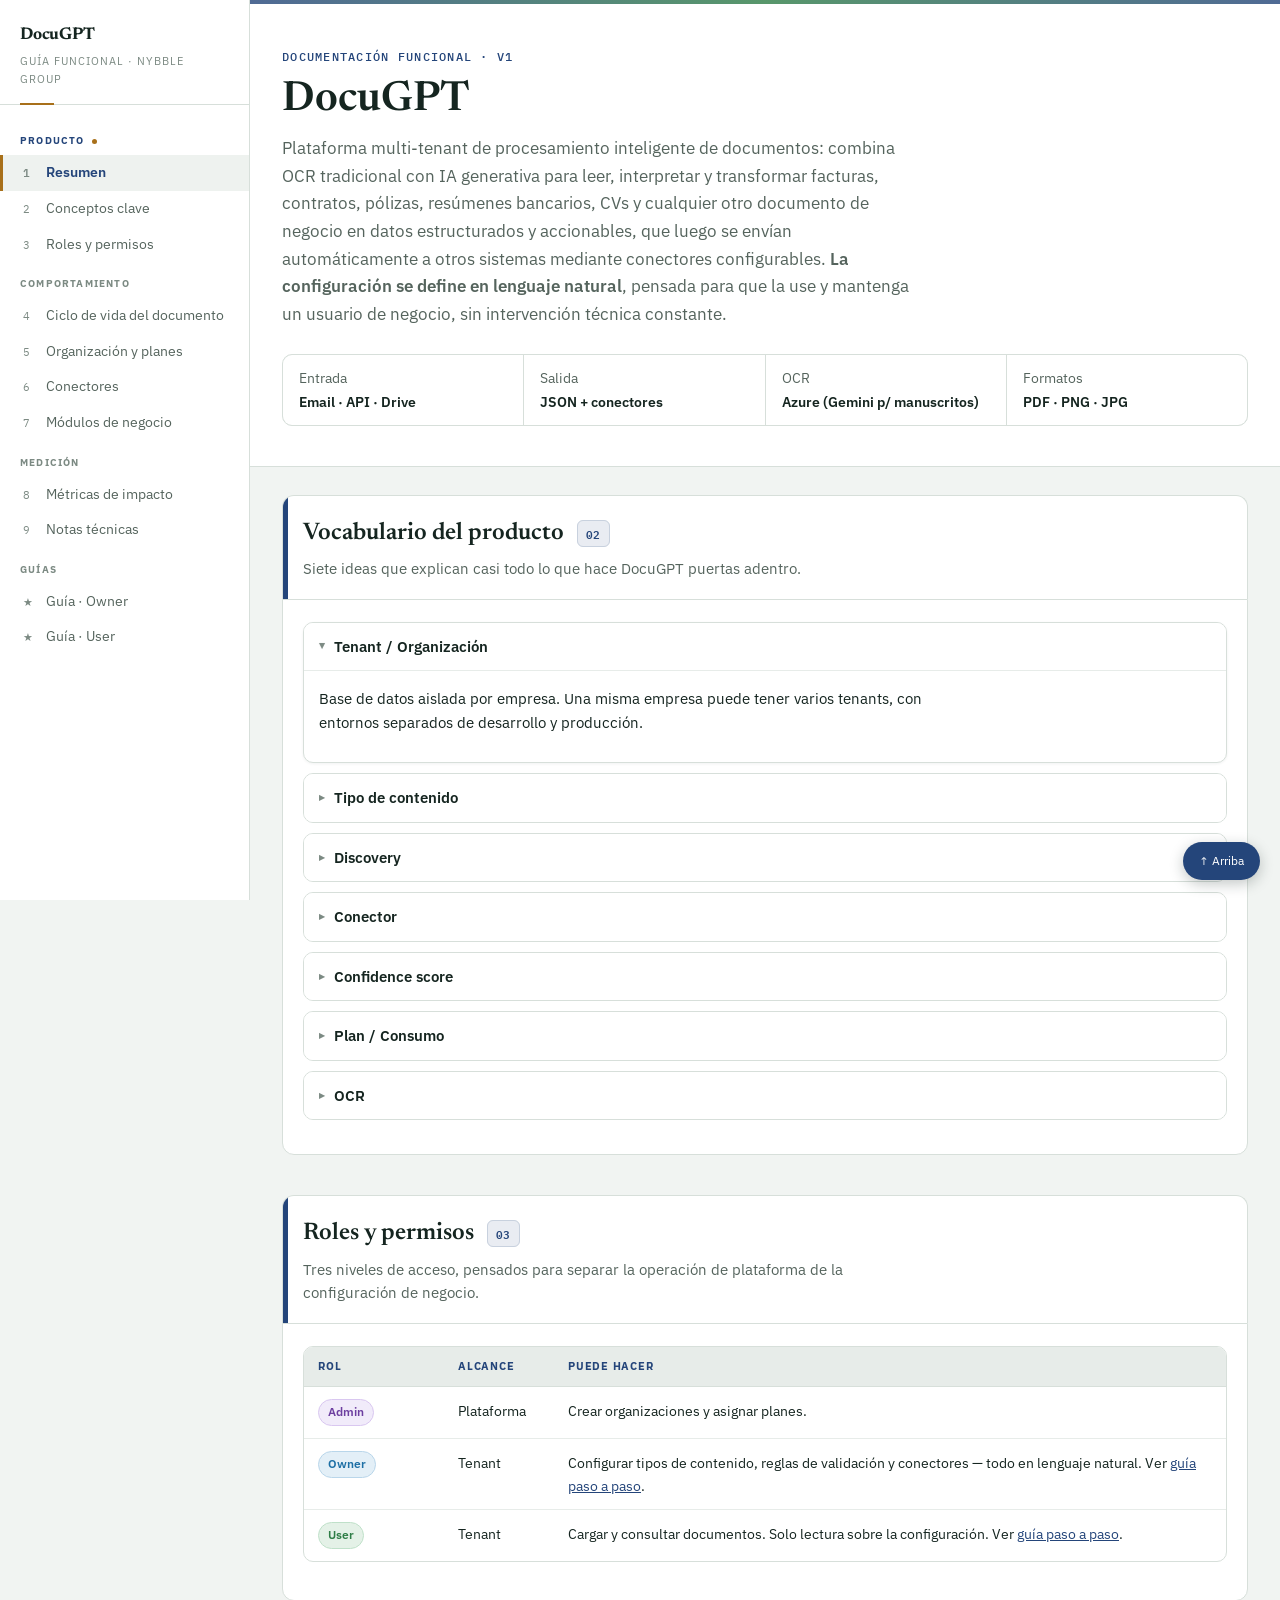
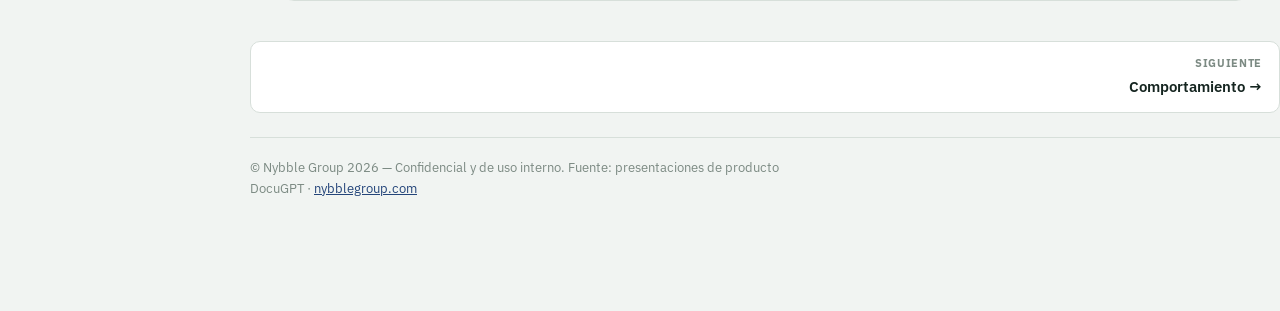
==== commit 41249f4b: "Add dark mode, remove Límites conocidos, dedupe nav sections Tokenizes badge/pill/mark/callout color" ====
--- a/index.html
+++ b/index.html
@@ -16,29 +16,25 @@
   NAV: duplicado verbatim en cada página del sitio.
   Única diferencia entre copias: qué <div class="grp"> y qué <a> llevan `is-here`.
   Anchors "#ancla" = sección en ESTA página. "otra.html#ancla" = otra página.
-  Ver assets/../README para el detalle del patrón antes de tocar este bloque.
+  Ver README para el detalle del patrón antes de tocar este bloque.
 -->
 <nav class="side">
   <div class="brand"><b>DocuGPT</b><span>Guía funcional · Nybble Group</span></div>
 
   <div class="grp is-here">Producto</div>
   <a href="#resumen" class="is-here"><i>1</i>Resumen</a>
-  <a href="#flujo"><i>2</i>Cómo funciona</a>
-  <a href="#conceptos"><i>3</i>Conceptos clave</a>
-  <a href="#roles"><i>4</i>Roles y permisos</a>
+  <a href="#conceptos"><i>2</i>Conceptos clave</a>
+  <a href="#roles"><i>3</i>Roles y permisos</a>
 
   <div class="grp">Comportamiento</div>
-  <a href="comportamiento.html#estados"><i>5</i>Ciclo de vida del documento</a>
-  <a href="comportamiento.html#planes"><i>6</i>Organización y planes</a>
-  <a href="comportamiento.html#conectores"><i>7</i>Conectores</a>
-  <a href="comportamiento.html#modulos"><i>8</i>Módulos de negocio</a>
+  <a href="comportamiento.html#estados"><i>4</i>Ciclo de vida del documento</a>
+  <a href="comportamiento.html#planes"><i>5</i>Organización y planes</a>
+  <a href="comportamiento.html#conectores"><i>6</i>Conectores</a>
+  <a href="comportamiento.html#modulos"><i>7</i>Módulos de negocio</a>
 
   <div class="grp">Medición</div>
-  <a href="medicion.html#metricas"><i>9</i>Métricas de impacto</a>
-  <a href="medicion.html#tecnico"><i>10</i>Notas técnicas</a>
-
-  <div class="grp">Referencia</div>
-  <a href="medicion.html#limites"><i>·</i>Límites conocidos</a>
+  <a href="medicion.html#metricas"><i>8</i>Métricas de impacto</a>
+  <a href="medicion.html#tecnico"><i>9</i>Notas técnicas</a>
 
   <div class="grp">Guías</div>
   <a href="guia-owner.html"><i>★</i>Guía · Owner</a>
@@ -62,49 +58,9 @@
 
 <div class="wrap">
 
-<!-- ============ 1/2. CÓMO FUNCIONA ============ -->
-<section id="flujo" style="--accent:var(--c-product)">
-  <div class="shead"><div><h2>Cómo funciona <span class="num">02</span></h2><p>De archivo a dato accionable: todo documento recorre las mismas cuatro etapas, sin importar si es una factura, un contrato o un CV.</p></div></div>
-  <div class="sbody">
-
-    <div class="grid g4">
-      <div class="card acc">
-        <span style="font-family:var(--mono);font-size:.7rem;color:var(--accent);font-weight:600">01</span>
-        <h5 style="margin-top:6px">Ingesta</h5>
-        <p class="mini">El documento llega por casilla de email, se sube a mano o se lee desde Drive/API.</p>
-      </div>
-      <div class="card acc">
-        <span style="font-family:var(--mono);font-size:.7rem;color:var(--accent);font-weight:600">02</span>
-        <h5 style="margin-top:6px">Clasificación</h5>
-        <p class="mini">La organización lo asocia a un <strong>tipo de contenido</strong>: el esquema de campos e instrucciones que le corresponde.</p>
-      </div>
-      <div class="card acc">
-        <span style="font-family:var(--mono);font-size:.7rem;color:var(--accent);font-weight:600">03</span>
-        <h5 style="margin-top:6px">Extracción y validación</h5>
-        <p class="mini">El motor extrae los datos, calcula un <strong>confidence score</strong> por campo y valida contra las reglas configuradas.</p>
-      </div>
-      <div class="card acc">
-        <span style="font-family:var(--mono);font-size:.7rem;color:var(--accent);font-weight:600">04</span>
-        <h5 style="margin-top:6px">Conectores</h5>
-        <p class="mini">Si el documento queda <strong>válido</strong>, se disparan las integraciones de salida hacia otros sistemas.</p>
-      </div>
-    </div>
-
-    <div class="callout c-info" style="margin-top:16px">
-      <b>Si el procesamiento falla</b>
-      Por falta de plan activo, créditos agotados o un dato requerido faltante, el documento queda «pendiente» o «en revisión» y el motivo se muestra al usuario para que lo resuelva. Detalle de estados en <a href="comportamiento.html#estados">Ciclo de vida del documento</a>.
-    </div>
-    <div class="callout c-info">
-      <b>Si un conector falla</b>
-      Por ejemplo, el sistema de destino no responde: se muestra el motivo del error y puede reintentarse una vez resuelto el problema, sin reprocesar el documento entero.
-    </div>
-
-  </div>
-</section>
-
-<!-- ============ 3. CONCEPTOS CLAVE ============ -->
+<!-- ============ 2. CONCEPTOS CLAVE ============ -->
 <section id="conceptos" style="--accent:var(--c-product)">
-  <div class="shead"><div><h2>Vocabulario del producto <span class="num">03</span></h2><p>Siete ideas que explican casi todo lo que hace DocuGPT puertas adentro.</p></div></div>
+  <div class="shead"><div><h2>Vocabulario del producto <span class="num">02</span></h2><p>Siete ideas que explican casi todo lo que hace DocuGPT puertas adentro.</p></div></div>
   <div class="sbody">
 
     <details open>
@@ -139,9 +95,9 @@
   </div>
 </section>
 
-<!-- ============ 4. ROLES Y PERMISOS ============ -->
+<!-- ============ 3. ROLES Y PERMISOS ============ -->
 <section id="roles" style="--accent:var(--c-product)">
-  <div class="shead"><div><h2>Roles y permisos <span class="num">04</span></h2><p>Tres niveles de acceso, pensados para separar la operación de plataforma de la configuración de negocio.</p></div></div>
+  <div class="shead"><div><h2>Roles y permisos <span class="num">03</span></h2><p>Tres niveles de acceso, pensados para separar la operación de plataforma de la configuración de negocio.</p></div></div>
   <div class="sbody">
 
     <div class="tw">
--- a/assets/style.css
+++ b/assets/style.css
@@ -5,19 +5,42 @@
    publicada (editorial, serif + IBM Plex).
    ============================================================ */
 :root{
+  color-scheme:light dark;
   --bg:#F1F4F2; --card:#FFFFFF; --card2:#E7ECE9;
   --ink:#152520; --ink2:#55645D; --ink3:#7C8A83;
   --line:#D7DFDA; --line2:#E7ECE9;
   --nav:#FFFFFF; --nav2:#EEF2EF; --navink:#55645D;
   --brand-navy:#24457A; --brand-strong:#17325C; --brand-dot:#A8701A;
+  --onaccent:#FFFFFF;
   /* un accent por página/sección de primer nivel */
   --c-product:#24457A; --c-comportamiento:#1C6E68; --c-medicion:#6E4A9E;
   /* semánticos — no redefinir por marca */
-  --ok:#2E7D46; --okbg:#E4F1E7; --warn:#A8701A; --warnbg:#F5EBDA;
-  --tbd:#5C6670; --tbdbg:#E9ECEE; --bad:#AD3E33; --badbg:#F5E4E1;
+  --ok:#2E7D46; --okbg:#E4F1E7; --ok-line:#BFE0C9;
+  --warn:#A8701A; --warnbg:#F5EBDA; --warn-line:#F0D5A8;
+  --tbd:#5C6670; --tbdbg:#E9ECEE; --tbd-line:#D2D8D5;
+  --bad:#AD3E33; --badbg:#F5E4E1; --bad-line:#F0C6BF;
+  --info:#1D6FA5; --infobg:#E3EFF7; --info-line:#B9D6EA;
+  --violet:#6D3FA0; --violetbg:#F1EBFA; --violet-line:#D9C7F0;
   --mono:"IBM Plex Mono",ui-monospace,SFMono-Regular,Menlo,Consolas,monospace;
   --sans:"IBM Plex Sans",-apple-system,BlinkMacSystemFont,"Segoe UI",Helvetica,Arial,sans-serif;
   --head:"Newsreader",Georgia,"Times New Roman",serif;
+}
+@media (prefers-color-scheme: dark){
+  :root{
+    --bg:#12181A; --card:#1A2224; --card2:#212B2E;
+    --ink:#E8ECEA; --ink2:#A9B4B1; --ink3:#8394A1;
+    --line:#2E3A3C; --line2:#26302F;
+    --nav:#1A2224; --nav2:#212B2E; --navink:#A9B4B1;
+    --brand-navy:#8FADDA; --brand-strong:#B7CBEA; --brand-dot:#E3B366;
+    --onaccent:#101619;
+    --c-product:#8FADDA; --c-comportamiento:#5FC7BE; --c-medicion:#C7A6F0;
+    --ok:#69C489; --okbg:#1B2E22; --ok-line:#2E4A38;
+    --warn:#E3B366; --warnbg:#332A19; --warn-line:#4A3A22;
+    --tbd:#9FACB4; --tbdbg:#212B2E; --tbd-line:#333F42;
+    --bad:#E38A7D; --badbg:#332120; --bad-line:#4A322F;
+    --info:#8FC1E0; --infobg:#1B2A36; --info-line:#2C4356;
+    --violet:#C7A6F0; --violetbg:#2A2140; --violet-line:#3E3358;
+  }
 }
 *{box-sizing:border-box}
 html{scroll-behavior:smooth}
@@ -69,7 +92,7 @@
 section{scroll-margin-top:16px;margin-bottom:40px}
 .shead{display:flex;align-items:flex-start;gap:14px;padding:18px 20px;border-radius:12px 12px 0 0;background:var(--card);border:1px solid var(--line);border-bottom:none;position:relative;overflow:hidden}
 .shead::before{content:"";position:absolute;left:0;top:0;bottom:0;width:5px;background:var(--accent,var(--brand-navy))}
-.shead .num{font-family:var(--mono);font-size:.68rem;font-weight:600;letter-spacing:.04em;color:var(--accent,var(--brand-navy));background:color-mix(in srgb,var(--accent,var(--brand-navy)) 10%,#fff);border:1px solid color-mix(in srgb,var(--accent,var(--brand-navy)) 25%,#fff);border-radius:6px;padding:3px 8px;margin-left:8px}
+.shead .num{font-family:var(--mono);font-size:.68rem;font-weight:600;letter-spacing:.04em;color:var(--accent,var(--brand-navy));background:color-mix(in srgb,var(--accent,var(--brand-navy)) 10%,var(--card));border:1px solid color-mix(in srgb,var(--accent,var(--brand-navy)) 25%,var(--card));border-radius:6px;padding:3px 8px;margin-left:8px}
 .shead h2{margin:0;font-size:1.5rem}
 .shead p{margin:5px 0 0;color:var(--ink2);font-size:.92rem}
 .sbody{background:var(--card);border:1px solid var(--line);border-radius:0 0 12px 12px;padding:22px 20px 24px}
@@ -101,19 +124,19 @@
 
 /* ---------- BADGES (rol / actor) ---------- */
 .b{display:inline-flex;align-items:center;gap:5px;font-size:.76rem;font-weight:600;padding:2px 9px;border-radius:999px;border:1px solid;white-space:nowrap;line-height:1.7}
-.b-admin{color:#6D3FA0;background:#F1EBFA;border-color:#D9C7F0}
-.b-owner{color:#1D6FA5;background:#E3EFF7;border-color:#B9D6EA}
-.b-user{color:#2E7D46;background:#E4F1E7;border-color:#BFE0C9}
-.b-sistema{color:#5C6670;background:#E9ECEE;border-color:#D2D8D5}
+.b-admin{color:var(--violet);background:var(--violetbg);border-color:var(--violet-line)}
+.b-owner{color:var(--info);background:var(--infobg);border-color:var(--info-line)}
+.b-user{color:var(--ok);background:var(--okbg);border-color:var(--ok-line)}
+.b-sistema{color:var(--tbd);background:var(--tbdbg);border-color:var(--tbd-line)}
 
 /* ---------- STATUS PILLS (estado de un documento/registro) ---------- */
 .st{display:inline-flex;align-items:center;gap:6px;font-size:.76rem;font-weight:600;padding:3px 10px;border-radius:6px;border:1px solid;white-space:nowrap;font-family:var(--sans)}
 .st::before{content:"";width:7px;height:7px;border-radius:50%;background:currentColor}
-.st-pend{color:#5C6670;background:#E9ECEE;border-color:#D2D8D5}
-.st-proc{color:#1D6FA5;background:#E3EFF7;border-color:#B9D6EA}
-.st-ok{color:var(--ok);background:var(--okbg);border-color:#BFE0C9}
-.st-rev{color:var(--warn);background:var(--warnbg);border-color:#F0D5A8}
-.st-bad{color:var(--bad);background:var(--badbg);border-color:#F0C6BF}
+.st-pend{color:var(--tbd);background:var(--tbdbg);border-color:var(--tbd-line)}
+.st-proc{color:var(--info);background:var(--infobg);border-color:var(--info-line)}
+.st-ok{color:var(--ok);background:var(--okbg);border-color:var(--ok-line)}
+.st-rev{color:var(--warn);background:var(--warnbg);border-color:var(--warn-line)}
+.st-bad{color:var(--bad);background:var(--badbg);border-color:var(--bad-line)}
 
 /* ---------- TAGS (fuente de un claim) ---------- */
 .tag{display:inline-block;font-family:var(--mono);font-size:.7rem;padding:1px 6px;border-radius:4px;background:var(--card2);color:var(--ink2);border:1px solid var(--line);text-decoration:none;white-space:nowrap}
@@ -121,13 +144,13 @@
 
 /* ---------- MARKS (confianza/estado del claim documentado) ---------- */
 .mark{display:inline-flex;align-items:center;gap:5px;font-family:var(--sans);font-size:.66rem;font-weight:700;text-transform:uppercase;letter-spacing:.06em;padding:2.5px 7px;border-radius:5px;border:1px solid}
-.m-doc{color:var(--ok);background:var(--okbg);border-color:#BFE0C9}
-.m-imp{color:var(--ok);background:var(--okbg);border-color:#BFE0C9}
-.m-draft{color:var(--tbd);background:var(--tbdbg);border-color:#D2D8D5}
-.m-tbd{color:var(--tbd);background:var(--tbdbg);border-color:#D2D8D5}
-.m-open{color:var(--warn);background:var(--warnbg);border-color:#F0D5A8}
-.m-amb{color:var(--bad);background:var(--badbg);border-color:#F0C6BF}
-.m-nogo{color:var(--bad);background:var(--badbg);border-color:#F0C6BF}
+.m-doc{color:var(--ok);background:var(--okbg);border-color:var(--ok-line)}
+.m-imp{color:var(--ok);background:var(--okbg);border-color:var(--ok-line)}
+.m-draft{color:var(--tbd);background:var(--tbdbg);border-color:var(--tbd-line)}
+.m-tbd{color:var(--tbd);background:var(--tbdbg);border-color:var(--tbd-line)}
+.m-open{color:var(--warn);background:var(--warnbg);border-color:var(--warn-line)}
+.m-amb{color:var(--bad);background:var(--badbg);border-color:var(--bad-line)}
+.m-nogo{color:var(--bad);background:var(--badbg);border-color:var(--bad-line)}
 
 /* ---------- TABLES ---------- */
 .tw{overflow-x:auto;border:1px solid var(--line);border-radius:10px;background:var(--card);margin-bottom:14px}
@@ -141,10 +164,10 @@
 /* ---------- CALLOUTS ---------- */
 .callout{border-radius:10px;padding:13px 16px;margin:0 0 14px;font-size:.9rem;border:1px solid}
 .callout>b:first-of-type{display:block;margin-bottom:3px;font-family:var(--sans);font-weight:700;font-size:.72rem;text-transform:uppercase;letter-spacing:.06em}
-.c-warn{background:var(--warnbg);border-color:#EDD3AA;color:#7A4A0B}
-.c-bad{background:var(--badbg);border-color:#F0C6BF;color:var(--bad)}
-.c-ok{background:var(--okbg);border-color:#BFE0C9;color:#1E5E33}
-.c-info{background:#E5EBF3;border-color:#C7D4E6;color:var(--brand-navy)}
+.c-warn{background:var(--warnbg);border-color:var(--warn-line);color:var(--warn)}
+.c-bad{background:var(--badbg);border-color:var(--bad-line);color:var(--bad)}
+.c-ok{background:var(--okbg);border-color:var(--ok-line);color:var(--ok)}
+.c-info{background:var(--infobg);border-color:var(--info-line);color:var(--info)}
 .c-neutral{background:var(--card2);border-color:var(--line);color:var(--ink2)}
 
 /* ---------- STEPS (stepper interactivo) ---------- */
@@ -152,7 +175,7 @@
 .steps-nav{display:flex;flex-wrap:wrap;gap:6px;padding:12px;background:var(--card2);border-bottom:1px solid var(--line2)}
 .steps-tab{display:inline-flex;align-items:center;gap:7px;padding:6px 13px;border-radius:999px;border:1px solid var(--line);background:var(--card);font-family:var(--sans);font-size:.82rem;font-weight:600;color:var(--ink2);cursor:pointer;transition:background .15s,color .15s,border-color .15s}
 .steps-tab:hover{border-color:var(--accent,var(--brand-navy));color:var(--ink)}
-.steps-tab.is-active{background:var(--accent,var(--brand-navy));border-color:var(--accent,var(--brand-navy));color:#fff}
+.steps-tab.is-active{background:var(--accent,var(--brand-navy));border-color:var(--accent,var(--brand-navy));color:var(--onaccent)}
 .steps-tab-n{display:inline-flex;align-items:center;justify-content:center;width:17px;height:17px;border-radius:50%;background:rgba(0,0,0,.08);font-size:.65rem;font-family:var(--sans);font-weight:700;flex:none}
 .steps-tab.is-active .steps-tab-n{background:rgba(255,255,255,.28)}
 .steps-panel{display:none;padding:20px}
@@ -211,8 +234,8 @@
 .pager a.next{text-align:right}
 
 footer{border-top:1px solid var(--line);margin-top:24px;padding:20px 0;color:var(--ink3);font-size:.8rem}
-.toplink{position:fixed;right:20px;bottom:20px;background:var(--brand-navy);color:#fff;border-radius:999px;padding:9px 16px;font-size:.78rem;text-decoration:none;box-shadow:0 4px 14px rgba(21,37,32,.25)}
-.toplink:hover{background:var(--brand-strong);color:#fff}
+.toplink{position:fixed;right:20px;bottom:20px;background:var(--brand-navy);color:var(--onaccent);border-radius:999px;padding:9px 16px;font-size:.78rem;text-decoration:none;box-shadow:0 4px 14px rgba(21,37,32,.25)}
+.toplink:hover{background:var(--brand-strong);color:var(--onaccent)}
 
 @media(max-width:960px){
   .shell{grid-template-columns:1fr}
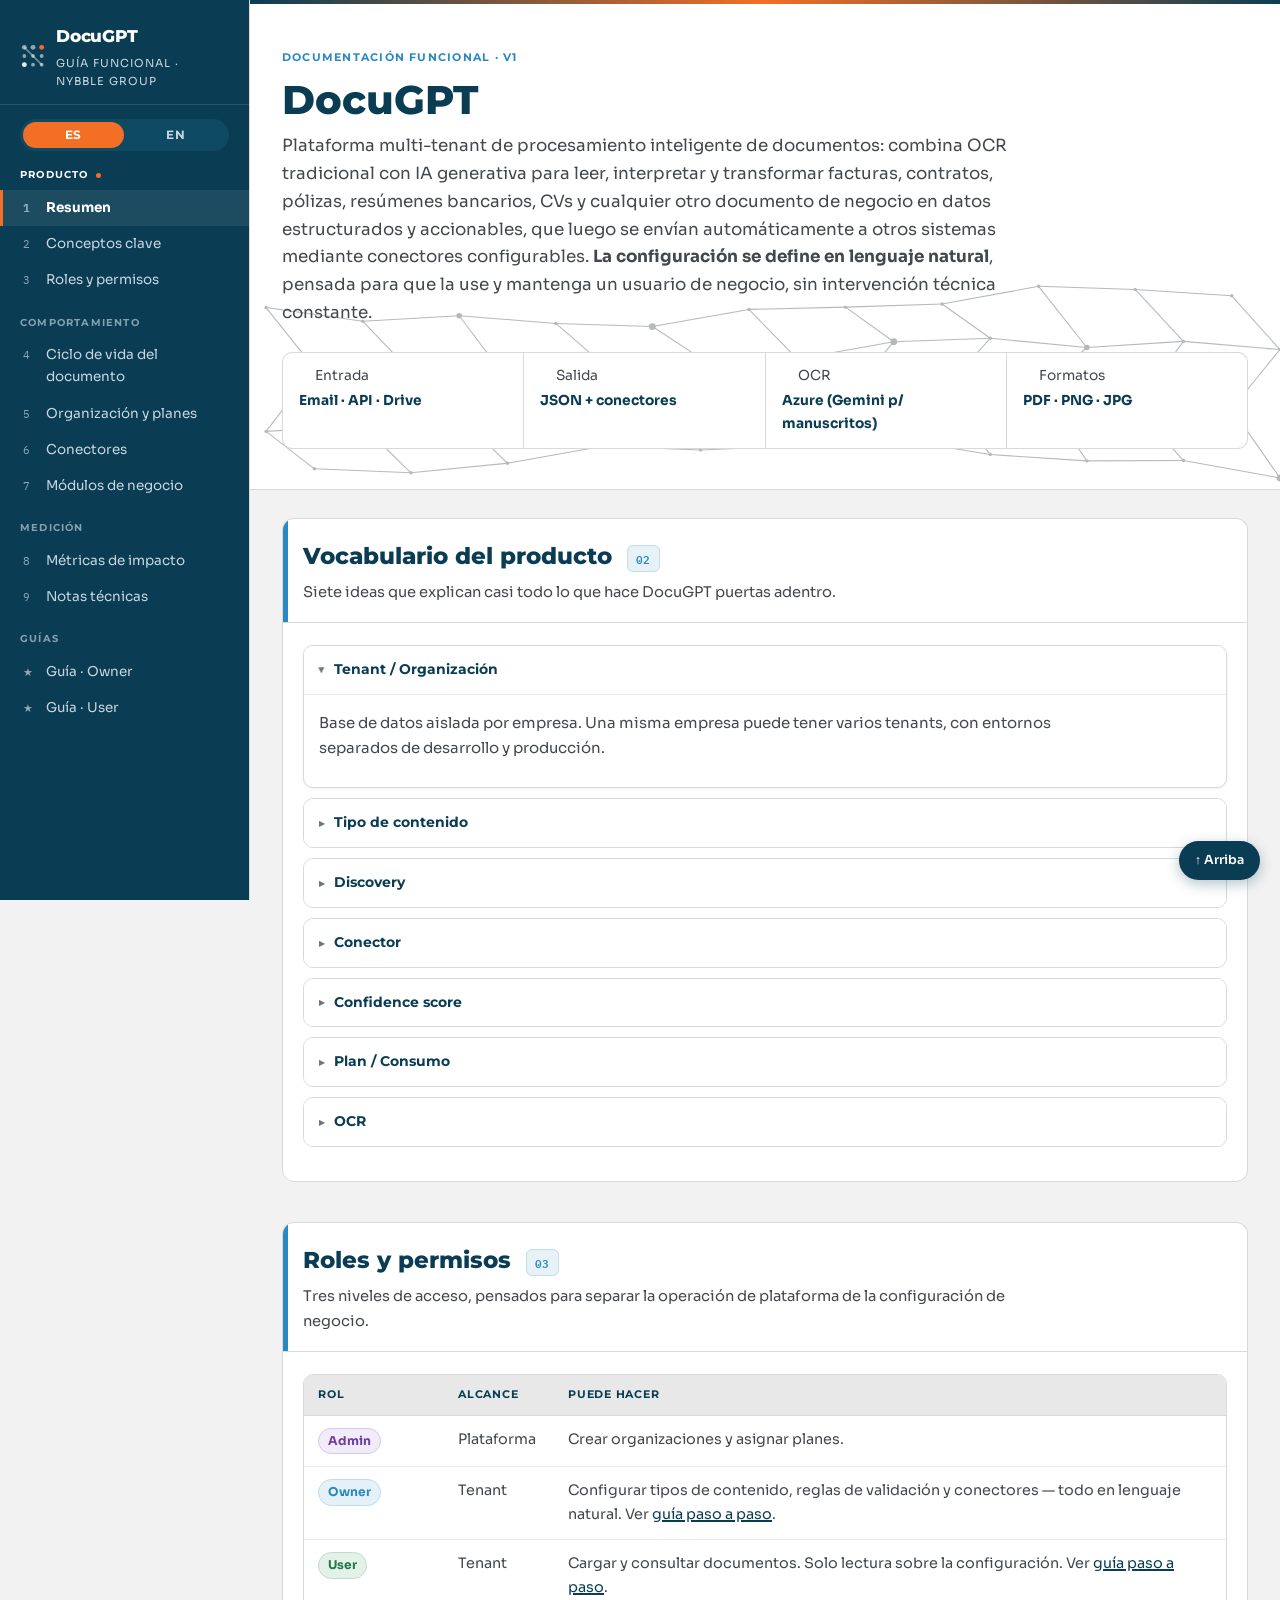
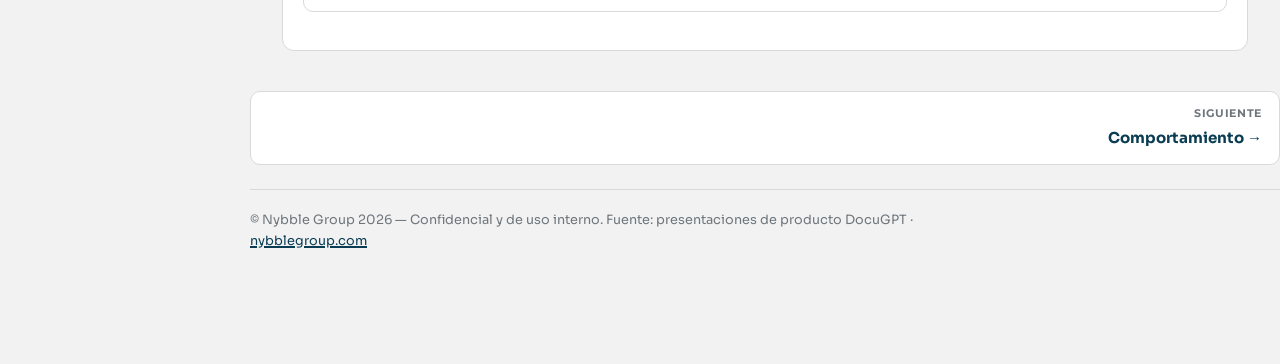
==== commit ff875226: "Adopt Nybble Group brand identity and add ES/EN language toggle Rebrand: recolors and re-fonts the w" ====
--- a/index.html
+++ b/index.html
@@ -3,10 +3,10 @@
 <head>
 <meta charset="utf-8">
 <meta name="viewport" content="width=device-width, initial-scale=1">
-<title>DocuGPT · Guía funcional</title>
+<title data-i18n="page.title">DocuGPT · Guía funcional</title>
 <link rel="preconnect" href="https://fonts.googleapis.com">
 <link rel="preconnect" href="https://fonts.gstatic.com" crossorigin>
-<link href="https://fonts.googleapis.com/css2?family=Newsreader:ital,opsz,wght@0,6..72,400;0,6..72,500;0,6..72,600;0,6..72,700;1,6..72,500&family=IBM+Plex+Sans:wght@400;500;600;700&family=IBM+Plex+Mono:wght@400;500;600&display=swap" rel="stylesheet">
+<link href="https://fonts.googleapis.com/css2?family=Montserrat:wght@600;700;800&family=Sora:wght@300;400;500;600;700&family=IBM+Plex+Mono:wght@400;500;600&display=swap" rel="stylesheet">
 <link rel="stylesheet" href="assets/style.css">
 </head>
 <body>
@@ -19,39 +19,177 @@
   Ver README para el detalle del patrón antes de tocar este bloque.
 -->
 <nav class="side">
-  <div class="brand"><b>DocuGPT</b><span>Guía funcional · Nybble Group</span></div>
-
-  <div class="grp is-here">Producto</div>
-  <a href="#resumen" class="is-here"><i>1</i>Resumen</a>
-  <a href="#conceptos"><i>2</i>Conceptos clave</a>
-  <a href="#roles"><i>3</i>Roles y permisos</a>
-
-  <div class="grp">Comportamiento</div>
-  <a href="comportamiento.html#estados"><i>4</i>Ciclo de vida del documento</a>
-  <a href="comportamiento.html#planes"><i>5</i>Organización y planes</a>
-  <a href="comportamiento.html#conectores"><i>6</i>Conectores</a>
-  <a href="comportamiento.html#modulos"><i>7</i>Módulos de negocio</a>
-
-  <div class="grp">Medición</div>
-  <a href="medicion.html#metricas"><i>8</i>Métricas de impacto</a>
-  <a href="medicion.html#tecnico"><i>9</i>Notas técnicas</a>
-
-  <div class="grp">Guías</div>
-  <a href="guia-owner.html"><i>★</i>Guía · Owner</a>
-  <a href="guia-user.html"><i>★</i>Guía · User</a>
+  <div class="brand">
+    <svg class="nybble-mark" width="26" height="26" viewBox="0 0 36 36" aria-hidden="true">
+      <circle cx="6" cy="6" r="3.4"/><circle cx="18" cy="6" r="3.4"/><circle cx="30" cy="6" r="3.4"/>
+      <circle cx="6" cy="18" r="2.6"/><circle cx="18" cy="18" r="2.6"/><circle cx="30" cy="18" r="2.6"/>
+      <circle cx="6" cy="30" r="3.4"/><circle cx="18" cy="30" r="2.6"/><circle cx="30" cy="30" r="2.6"/>
+      <path d="M6 6 C14 14, 22 22, 30 30"/>
+    </svg>
+    <div class="brand-text"><b>DocuGPT</b><span data-i18n="nav.brandTag">Guía funcional · Nybble Group</span></div>
+  </div>
+
+  <div class="langtoggle" role="group" aria-label="Language / Idioma">
+    <button type="button" data-lang-btn="es" aria-pressed="true">ES</button>
+    <button type="button" data-lang-btn="en" aria-pressed="false">EN</button>
+  </div>
+
+  <div class="grp is-here" data-i18n="nav.grp.producto">Producto</div>
+  <a href="#resumen" class="is-here"><i>1</i><span data-i18n="nav.link.resumen">Resumen</span></a>
+  <a href="#conceptos"><i>2</i><span data-i18n="nav.link.conceptos">Conceptos clave</span></a>
+  <a href="#roles"><i>3</i><span data-i18n="nav.link.roles">Roles y permisos</span></a>
+
+  <div class="grp" data-i18n="nav.grp.comportamiento">Comportamiento</div>
+  <a href="comportamiento.html#estados"><i>4</i><span data-i18n="nav.link.estados">Ciclo de vida del documento</span></a>
+  <a href="comportamiento.html#planes"><i>5</i><span data-i18n="nav.link.planes">Organización y planes</span></a>
+  <a href="comportamiento.html#conectores"><i>6</i><span data-i18n="nav.link.conectores">Conectores</span></a>
+  <a href="comportamiento.html#modulos"><i>7</i><span data-i18n="nav.link.modulos">Módulos de negocio</span></a>
+
+  <div class="grp" data-i18n="nav.grp.medicion">Medición</div>
+  <a href="medicion.html#metricas"><i>8</i><span data-i18n="nav.link.metricas">Métricas de impacto</span></a>
+  <a href="medicion.html#tecnico"><i>9</i><span data-i18n="nav.link.tecnico">Notas técnicas</span></a>
+
+  <div class="grp" data-i18n="nav.grp.guias">Guías</div>
+  <a href="guia-owner.html"><i>★</i><span data-i18n="nav.link.guiaOwner">Guía · Owner</span></a>
+  <a href="guia-user.html"><i>★</i><span data-i18n="nav.link.guiaUser">Guía · User</span></a>
 </nav>
 
 <main>
 <header class="hero" id="resumen">
+  <div class="mesh">
+<svg viewBox="0 0 960 200" xmlns="http://www.w3.org/2000/svg" fill="none" stroke="var(--ink3)" stroke-width="1">
+<g stroke="var(--ink3)">
+<path d="M15.0 31.3 L105.0 44.0"/>
+<path d="M15.0 31.3 L60.0 87.7"/>
+<path d="M105.0 44.0 L195.0 38.9"/>
+<path d="M105.0 44.0 L150.0 91.1"/>
+<path d="M195.0 38.9 L285.0 46.1"/>
+<path d="M195.0 38.9 L240.0 98.9"/>
+<path d="M285.0 46.1 L375.0 49.0"/>
+<path d="M285.0 46.1 L330.0 85.0"/>
+<path d="M375.0 49.0 L465.0 33.0"/>
+<path d="M375.0 49.0 L420.0 78.4"/>
+<path d="M465.0 33.0 L555.0 30.9"/>
+<path d="M465.0 33.0 L510.0 79.2"/>
+<path d="M555.0 30.9 L645.0 28.0"/>
+<path d="M555.0 30.9 L600.0 63.1"/>
+<path d="M645.0 28.0 L735.0 11.5"/>
+<path d="M645.0 28.0 L690.0 59.9"/>
+<path d="M735.0 11.5 L825.0 14.4"/>
+<path d="M735.0 11.5 L780.0 68.5"/>
+<path d="M825.0 14.4 L915.0 20.3"/>
+<path d="M825.0 14.4 L870.0 62.8"/>
+<path d="M915.0 20.3 L960.0 70.4"/>
+<path d="M60.0 87.7 L150.0 91.1"/>
+<path d="M60.0 87.7 L15.0 146.7"/>
+<path d="M150.0 91.1 L240.0 98.9"/>
+<path d="M150.0 91.1 L105.0 141.2"/>
+<path d="M240.0 98.9 L330.0 85.0"/>
+<path d="M240.0 98.9 L195.0 133.1"/>
+<path d="M330.0 85.0 L420.0 78.4"/>
+<path d="M330.0 85.0 L285.0 136.9"/>
+<path d="M420.0 78.4 L510.0 79.2"/>
+<path d="M420.0 78.4 L375.0 123.0"/>
+<path d="M510.0 79.2 L600.0 63.1"/>
+<path d="M510.0 79.2 L465.0 111.4"/>
+<path d="M600.0 63.1 L690.0 59.9"/>
+<path d="M600.0 63.1 L555.0 116.8"/>
+<path d="M690.0 59.9 L780.0 68.5"/>
+<path d="M690.0 59.9 L645.0 109.4"/>
+<path d="M780.0 68.5 L870.0 62.8"/>
+<path d="M780.0 68.5 L735.0 107.9"/>
+<path d="M870.0 62.8 L960.0 70.4"/>
+<path d="M870.0 62.8 L825.0 124.2"/>
+<path d="M960.0 70.4 L915.0 125.7"/>
+<path d="M15.0 146.7 L105.0 141.2"/>
+<path d="M15.0 146.7 L60.0 181.6"/>
+<path d="M105.0 141.2 L195.0 133.1"/>
+<path d="M105.0 141.2 L150.0 185.3"/>
+<path d="M195.0 133.1 L285.0 136.9"/>
+<path d="M195.0 133.1 L240.0 176.4"/>
+<path d="M285.0 136.9 L375.0 123.0"/>
+<path d="M285.0 136.9 L330.0 160.4"/>
+<path d="M375.0 123.0 L465.0 111.4"/>
+<path d="M375.0 123.0 L420.0 164.1"/>
+<path d="M465.0 111.4 L555.0 116.8"/>
+<path d="M465.0 111.4 L510.0 160.3"/>
+<path d="M555.0 116.8 L645.0 109.4"/>
+<path d="M555.0 116.8 L600.0 153.6"/>
+<path d="M645.0 109.4 L735.0 107.9"/>
+<path d="M645.0 109.4 L690.0 168.3"/>
+<path d="M735.0 107.9 L825.0 124.2"/>
+<path d="M735.0 107.9 L780.0 174.2"/>
+<path d="M825.0 124.2 L915.0 125.7"/>
+<path d="M825.0 124.2 L870.0 173.9"/>
+<path d="M915.0 125.7 L960.0 190.1"/>
+<path d="M60.0 181.6 L150.0 185.3"/>
+<path d="M150.0 185.3 L240.0 176.4"/>
+<path d="M240.0 176.4 L330.0 160.4"/>
+<path d="M330.0 160.4 L420.0 164.1"/>
+<path d="M420.0 164.1 L510.0 160.3"/>
+<path d="M510.0 160.3 L600.0 153.6"/>
+<path d="M600.0 153.6 L690.0 168.3"/>
+<path d="M690.0 168.3 L780.0 174.2"/>
+<path d="M780.0 174.2 L870.0 173.9"/>
+<path d="M870.0 173.9 L960.0 190.1"/>
+</g>
+<g fill="var(--ink3)" stroke="none">
+<circle cx="15.0" cy="31.3" r="1.6"/>
+<circle cx="105.0" cy="44.0" r="1.6"/>
+<circle cx="195.0" cy="38.9" r="2.6"/>
+<circle cx="285.0" cy="46.1" r="1.6"/>
+<circle cx="375.0" cy="49.0" r="3.2"/>
+<circle cx="465.0" cy="33.0" r="1.6"/>
+<circle cx="555.0" cy="30.9" r="1.6"/>
+<circle cx="645.0" cy="28.0" r="1.6"/>
+<circle cx="735.0" cy="11.5" r="1.6"/>
+<circle cx="825.0" cy="14.4" r="1.6"/>
+<circle cx="915.0" cy="20.3" r="1.6"/>
+<circle cx="60.0" cy="87.7" r="1.6"/>
+<circle cx="150.0" cy="91.1" r="1.6"/>
+<circle cx="240.0" cy="98.9" r="1.6"/>
+<circle cx="330.0" cy="85.0" r="1.6"/>
+<circle cx="420.0" cy="78.4" r="1.6"/>
+<circle cx="510.0" cy="79.2" r="1.6"/>
+<circle cx="600.0" cy="63.1" r="3.2"/>
+<circle cx="690.0" cy="59.9" r="1.6"/>
+<circle cx="780.0" cy="68.5" r="2.6"/>
+<circle cx="870.0" cy="62.8" r="1.6"/>
+<circle cx="960.0" cy="70.4" r="1.6"/>
+<circle cx="15.0" cy="146.7" r="1.6"/>
+<circle cx="105.0" cy="141.2" r="1.6"/>
+<circle cx="195.0" cy="133.1" r="1.6"/>
+<circle cx="285.0" cy="136.9" r="1.6"/>
+<circle cx="375.0" cy="123.0" r="1.6"/>
+<circle cx="465.0" cy="111.4" r="1.6"/>
+<circle cx="555.0" cy="116.8" r="1.6"/>
+<circle cx="645.0" cy="109.4" r="1.6"/>
+<circle cx="735.0" cy="107.9" r="3.2"/>
+<circle cx="825.0" cy="124.2" r="1.6"/>
+<circle cx="915.0" cy="125.7" r="1.6"/>
+<circle cx="60.0" cy="181.6" r="1.6"/>
+<circle cx="150.0" cy="185.3" r="1.6"/>
+<circle cx="240.0" cy="176.4" r="1.6"/>
+<circle cx="330.0" cy="160.4" r="2.6"/>
+<circle cx="420.0" cy="164.1" r="1.6"/>
+<circle cx="510.0" cy="160.3" r="1.6"/>
+<circle cx="600.0" cy="153.6" r="1.6"/>
+<circle cx="690.0" cy="168.3" r="1.6"/>
+<circle cx="780.0" cy="174.2" r="1.6"/>
+<circle cx="870.0" cy="173.9" r="1.6"/>
+<circle cx="960.0" cy="190.1" r="3.2"/>
+</g>
+</svg>
+  </div>
   <div class="wrap">
-    <div class="kicker">Documentación funcional · v1</div>
+    <div class="kicker" data-i18n="hero.kicker">Documentación funcional · v1</div>
     <h1>DocuGPT</h1>
-    <p class="sub">Plataforma multi-tenant de procesamiento inteligente de documentos: combina OCR tradicional con IA generativa para leer, interpretar y transformar facturas, contratos, pólizas, resúmenes bancarios, CVs y cualquier otro documento de negocio en datos estructurados y accionables, que luego se envían automáticamente a otros sistemas mediante conectores configurables. <b>La configuración se define en lenguaje natural</b>, pensada para que la use y mantenga un usuario de negocio, sin intervención técnica constante.</p>
+    <p class="sub" data-i18n-html="hero.sub">Plataforma multi-tenant de procesamiento inteligente de documentos: combina OCR tradicional con IA generativa para leer, interpretar y transformar facturas, contratos, pólizas, resúmenes bancarios, CVs y cualquier otro documento de negocio en datos estructurados y accionables, que luego se envían automáticamente a otros sistemas mediante conectores configurables. <b>La configuración se define en lenguaje natural</b>, pensada para que la use y mantenga un usuario de negocio, sin intervención técnica constante.</p>
     <div class="metabar">
-      <span>Entrada<b>Email · API · Drive</b></span>
-      <span>Salida<b>JSON + conectores</b></span>
-      <span>OCR<b>Azure (Gemini p/ manuscritos)</b></span>
-      <span>Formatos<b>PDF · PNG · JPG</b></span>
+      <span><span data-i18n="metabar.entrada.k">Entrada</span><b>Email · API · Drive</b></span>
+      <span><span data-i18n="metabar.salida.k">Salida</span><b data-i18n="metabar.salida.v">JSON + conectores</b></span>
+      <span><span data-i18n="metabar.ocr.k">OCR</span><b data-i18n="metabar.ocr.v">Azure (Gemini p/ manuscritos)</b></span>
+      <span><span data-i18n="metabar.formatos.k">Formatos</span><b>PDF · PNG · JPG</b></span>
     </div>
   </div>
 </header>
@@ -60,36 +198,36 @@
 
 <!-- ============ 2. CONCEPTOS CLAVE ============ -->
 <section id="conceptos" style="--accent:var(--c-product)">
-  <div class="shead"><div><h2>Vocabulario del producto <span class="num">02</span></h2><p>Siete ideas que explican casi todo lo que hace DocuGPT puertas adentro.</p></div></div>
+  <div class="shead"><div><h2><span data-i18n="conceptos.h2">Vocabulario del producto</span> <span class="num">02</span></h2><p data-i18n="conceptos.p">Siete ideas que explican casi todo lo que hace DocuGPT puertas adentro.</p></div></div>
   <div class="sbody">
 
     <details open>
-      <summary>Tenant / Organización</summary>
-      <div class="dbody"><p class="mini">Base de datos aislada por empresa. Una misma empresa puede tener varios tenants, con entornos separados de desarrollo y producción.</p></div>
-    </details>
-    <details>
-      <summary>Tipo de contenido</summary>
-      <div class="dbody"><p class="mini">Define los campos a extraer y las reglas de formato de cada variable — por ejemplo, un CUIT a 11 dígitos sin guiones.</p></div>
-    </details>
-    <details>
-      <summary>Discovery</summary>
-      <div class="dbody"><p class="mini">Genera el esquema de un tipo de contenido en minutos a partir de al menos 3 documentos de ejemplo, infiriendo incluso variables calculadas.</p></div>
-    </details>
-    <details>
-      <summary>Conector</summary>
-      <div class="dbody"><p class="mini">Acción posterior al procesamiento (webhook o código embebido) que solo se ejecuta si el documento quedó válido. Detalle en <a href="comportamiento.html#conectores">Conectores</a>.</p></div>
-    </details>
-    <details>
-      <summary>Confidence score</summary>
-      <div class="dbody"><p class="mini">Certeza predictiva del modelo sobre cada dato extraído — orienta qué campos conviene revisar a mano.</p></div>
-    </details>
-    <details>
-      <summary>Plan / Consumo</summary>
-      <div class="dbody"><p class="mini">Cada tenant tiene un plan con vigencia y tope de páginas. Sin plan activo, el procesamiento se rechaza. Detalle en <a href="comportamiento.html#planes">Organización y planes</a>.</p></div>
-    </details>
-    <details>
-      <summary>OCR</summary>
-      <div class="dbody"><p class="mini">Motor Azure por defecto; puede configurarse Gemini u otro LLM avanzado para admitir manuscritos.</p></div>
+      <summary data-i18n="c1.summary">Tenant / Organización</summary>
+      <div class="dbody"><p class="mini" data-i18n="c1.body">Base de datos aislada por empresa. Una misma empresa puede tener varios tenants, con entornos separados de desarrollo y producción.</p></div>
+    </details>
+    <details>
+      <summary data-i18n="c2.summary">Tipo de contenido</summary>
+      <div class="dbody"><p class="mini" data-i18n="c2.body">Define los campos a extraer y las reglas de formato de cada variable — por ejemplo, un CUIT a 11 dígitos sin guiones.</p></div>
+    </details>
+    <details>
+      <summary data-i18n="c3.summary">Discovery</summary>
+      <div class="dbody"><p class="mini" data-i18n="c3.body">Genera el esquema de un tipo de contenido en minutos a partir de al menos 3 documentos de ejemplo, infiriendo incluso variables calculadas.</p></div>
+    </details>
+    <details>
+      <summary data-i18n="c4.summary">Conector</summary>
+      <div class="dbody"><p class="mini" data-i18n-html="c4.body">Acción posterior al procesamiento (webhook o código embebido) que solo se ejecuta si el documento quedó válido. Detalle en <a href="comportamiento.html#conectores">Conectores</a>.</p></div>
+    </details>
+    <details>
+      <summary data-i18n="c5.summary">Confidence score</summary>
+      <div class="dbody"><p class="mini" data-i18n="c5.body">Certeza predictiva del modelo sobre cada dato extraído — orienta qué campos conviene revisar a mano.</p></div>
+    </details>
+    <details>
+      <summary data-i18n="c6.summary">Plan / Consumo</summary>
+      <div class="dbody"><p class="mini" data-i18n-html="c6.body">Cada tenant tiene un plan con vigencia y tope de páginas. Sin plan activo, el procesamiento se rechaza. Detalle en <a href="comportamiento.html#planes">Organización y planes</a>.</p></div>
+    </details>
+    <details>
+      <summary data-i18n="c7.summary">OCR</summary>
+      <div class="dbody"><p class="mini" data-i18n="c7.body">Motor Azure por defecto; puede configurarse Gemini u otro LLM avanzado para admitir manuscritos.</p></div>
     </details>
 
   </div>
@@ -97,16 +235,16 @@
 
 <!-- ============ 3. ROLES Y PERMISOS ============ -->
 <section id="roles" style="--accent:var(--c-product)">
-  <div class="shead"><div><h2>Roles y permisos <span class="num">03</span></h2><p>Tres niveles de acceso, pensados para separar la operación de plataforma de la configuración de negocio.</p></div></div>
+  <div class="shead"><div><h2><span data-i18n="roles.h2">Roles y permisos</span> <span class="num">03</span></h2><p data-i18n="roles.p">Tres niveles de acceso, pensados para separar la operación de plataforma de la configuración de negocio.</p></div></div>
   <div class="sbody">
 
     <div class="tw">
       <table>
-        <thead><tr><th style="width:140px">Rol</th><th style="width:110px">Alcance</th><th>Puede hacer</th></tr></thead>
+        <thead><tr><th style="width:140px" data-i18n="roles.th.rol">Rol</th><th style="width:110px" data-i18n="roles.th.alcance">Alcance</th><th data-i18n="roles.th.puede">Puede hacer</th></tr></thead>
         <tbody>
-          <tr><td><span class="b b-admin">Admin</span></td><td>Plataforma</td><td>Crear organizaciones y asignar planes.</td></tr>
-          <tr><td><span class="b b-owner">Owner</span></td><td>Tenant</td><td>Configurar tipos de contenido, reglas de validación y conectores — todo en lenguaje natural. Ver <a href="guia-owner.html">guía paso a paso</a>.</td></tr>
-          <tr><td><span class="b b-user">User</span></td><td>Tenant</td><td>Cargar y consultar documentos. Solo lectura sobre la configuración. Ver <a href="guia-user.html">guía paso a paso</a>.</td></tr>
+          <tr><td><span class="b b-admin">Admin</span></td><td data-i18n="roles.admin.alcance">Plataforma</td><td data-i18n="roles.admin.puede">Crear organizaciones y asignar planes.</td></tr>
+          <tr><td><span class="b b-owner">Owner</span></td><td>Tenant</td><td data-i18n-html="roles.owner.puede">Configurar tipos de contenido, reglas de validación y conectores — todo en lenguaje natural. Ver <a href="guia-owner.html">guía paso a paso</a>.</td></tr>
+          <tr><td><span class="b b-user">User</span></td><td>Tenant</td><td data-i18n-html="roles.user.puede">Cargar y consultar documentos. Solo lectura sobre la configuración. Ver <a href="guia-user.html">guía paso a paso</a>.</td></tr>
         </tbody>
       </table>
     </div>
@@ -117,17 +255,73 @@
 </div><!-- /wrap -->
 
 <div class="pager">
-  <a class="next" href="comportamiento.html#estados" style="text-align:right;margin-left:auto"><span class="d">Siguiente</span><span class="t">Comportamiento →</span></a>
+  <a class="next" href="comportamiento.html#estados" style="text-align:right;margin-left:auto"><span class="d" data-i18n="pager.siguiente">Siguiente</span><span class="t" data-i18n="index.pager.next">Comportamiento →</span></a>
 </div>
 
 <footer>
   <div class="wrap" style="padding:0">
-    <p>© Nybble Group 2026 — Confidencial y de uso interno. Fuente: presentaciones de producto DocuGPT · <a href="https://www.nybblegroup.com" target="_blank" rel="noopener">nybblegroup.com</a></p>
+    <p data-i18n-html="footer.full">© Nybble Group 2026 — Confidencial y de uso interno. Fuente: presentaciones de producto DocuGPT · <a href="https://www.nybblegroup.com" target="_blank" rel="noopener">nybblegroup.com</a></p>
   </div>
 </footer>
 
 </main>
 </div><!-- /shell -->
-<a class="toplink" href="#resumen">↑ Arriba</a>
+<a class="toplink" href="#resumen" data-i18n="toplink.top">↑ Arriba</a>
+
+<script src="assets/i18n.js"></script>
+<script>
+initI18n({
+  "page.title": { es: "DocuGPT · Guía funcional", en: "DocuGPT · Functional Guide" },
+  "hero.kicker": { es: "Documentación funcional · v1", en: "Functional Documentation · v1" },
+  "hero.sub": {
+    es: 'Plataforma multi-tenant de procesamiento inteligente de documentos: combina OCR tradicional con IA generativa para leer, interpretar y transformar facturas, contratos, pólizas, resúmenes bancarios, CVs y cualquier otro documento de negocio en datos estructurados y accionables, que luego se envían automáticamente a otros sistemas mediante conectores configurables. <b>La configuración se define en lenguaje natural</b>, pensada para que la use y mantenga un usuario de negocio, sin intervención técnica constante.',
+    en: 'Multi-tenant intelligent document processing platform: it combines traditional OCR with generative AI to read, interpret, and transform invoices, contracts, policies, bank statements, résumés, and any other business document into structured, actionable data, which is then sent automatically to other systems through configurable connectors. <b>Configuration is defined in natural language</b>, designed so a business user can set it up and maintain it without constant technical involvement.'
+  },
+  "metabar.entrada.k": { es: "Entrada", en: "Input" },
+  "metabar.salida.k": { es: "Salida", en: "Output" },
+  "metabar.salida.v": { es: "JSON + conectores", en: "JSON + connectors" },
+  "metabar.ocr.k": { es: "OCR", en: "OCR" },
+  "metabar.ocr.v": { es: "Azure (Gemini p/ manuscritos)", en: "Azure (Gemini for handwriting)" },
+  "metabar.formatos.k": { es: "Formatos", en: "Formats" },
+  "conceptos.h2": { es: "Vocabulario del producto", en: "Product Vocabulary" },
+  "conceptos.p": { es: "Siete ideas que explican casi todo lo que hace DocuGPT puertas adentro.", en: "Seven ideas that explain almost everything DocuGPT does under the hood." },
+  "c1.summary": { es: "Tenant / Organización", en: "Tenant / Organization" },
+  "c1.body": { es: "Base de datos aislada por empresa. Una misma empresa puede tener varios tenants, con entornos separados de desarrollo y producción.", en: "An isolated database per company. The same company can have multiple tenants, with separate development and production environments." },
+  "c2.summary": { es: "Tipo de contenido", en: "Content Type" },
+  "c2.body": { es: "Define los campos a extraer y las reglas de formato de cada variable — por ejemplo, un CUIT a 11 dígitos sin guiones.", en: "Defines the fields to extract and the format rules for each variable — for example, a CUIT (Argentine tax ID) with 11 digits and no dashes." },
+  "c3.summary": { es: "Discovery", en: "Discovery" },
+  "c3.body": { es: "Genera el esquema de un tipo de contenido en minutos a partir de al menos 3 documentos de ejemplo, infiriendo incluso variables calculadas.", en: "Generates a content type's schema in minutes from at least 3 sample documents, even inferring calculated variables." },
+  "c4.summary": { es: "Conector", en: "Connector" },
+  "c4.body": {
+    es: 'Acción posterior al procesamiento (webhook o código embebido) que solo se ejecuta si el documento quedó válido. Detalle en <a href="comportamiento.html#conectores">Conectores</a>.',
+    en: 'A post-processing action (webhook or embedded code) that only runs if the document ends up valid. Details in <a href="comportamiento.html#conectores">Connectors</a>.'
+  },
+  "c5.summary": { es: "Confidence score", en: "Confidence score" },
+  "c5.body": { es: "Certeza predictiva del modelo sobre cada dato extraído — orienta qué campos conviene revisar a mano.", en: "The model's predictive confidence in each extracted value — it flags which fields are worth a manual review." },
+  "c6.summary": { es: "Plan / Consumo", en: "Plan / Usage" },
+  "c6.body": {
+    es: 'Cada tenant tiene un plan con vigencia y tope de páginas. Sin plan activo, el procesamiento se rechaza. Detalle en <a href="comportamiento.html#planes">Organización y planes</a>.',
+    en: 'Each tenant has a plan with a validity period and a page cap. Without an active plan, processing is rejected. Details in <a href="comportamiento.html#planes">Organization &amp; Plans</a>.'
+  },
+  "c7.summary": { es: "OCR", en: "OCR" },
+  "c7.body": { es: "Motor Azure por defecto; puede configurarse Gemini u otro LLM avanzado para admitir manuscritos.", en: "Azure engine by default; Gemini or another advanced LLM can be configured to support handwriting." },
+  "roles.h2": { es: "Roles y permisos", en: "Roles & Permissions" },
+  "roles.p": { es: "Tres niveles de acceso, pensados para separar la operación de plataforma de la configuración de negocio.", en: "Three access levels, designed to separate platform operation from business configuration." },
+  "roles.th.rol": { es: "Rol", en: "Role" },
+  "roles.th.alcance": { es: "Alcance", en: "Scope" },
+  "roles.th.puede": { es: "Puede hacer", en: "Can do" },
+  "roles.admin.alcance": { es: "Plataforma", en: "Platform" },
+  "roles.admin.puede": { es: "Crear organizaciones y asignar planes.", en: "Create organizations and assign plans." },
+  "roles.owner.puede": {
+    es: 'Configurar tipos de contenido, reglas de validación y conectores — todo en lenguaje natural. Ver <a href="guia-owner.html">guía paso a paso</a>.',
+    en: 'Configure content types, validation rules, and connectors — all in natural language. See the <a href="guia-owner.html">step-by-step guide</a>.'
+  },
+  "roles.user.puede": {
+    es: 'Cargar y consultar documentos. Solo lectura sobre la configuración. Ver <a href="guia-user.html">guía paso a paso</a>.',
+    en: 'Upload and look up documents. Read-only access to configuration. See the <a href="guia-user.html">step-by-step guide</a>.'
+  },
+  "index.pager.next": { es: "Comportamiento →", en: "Behavior →" }
+});
+</script>
 </body>
 </html>
--- a/assets/style.css
+++ b/assets/style.css
@@ -1,105 +1,131 @@
 /* ============================================================
    DOCUGPT — GUÍA FUNCIONAL — stylesheet compartido
-   Estructura de componentes tomada del skill functional-docs-site;
-   tokens de color/tipografía son los de la identidad DocuGPT ya
-   publicada (editorial, serif + IBM Plex).
+   Identidad visual: Nybble Group Brandbook 2026
+   (Dark Blue / White Gray / Blue / Orange · Montserrat + Sora)
    ============================================================ */
 :root{
   color-scheme:light dark;
-  --bg:#F1F4F2; --card:#FFFFFF; --card2:#E7ECE9;
-  --ink:#152520; --ink2:#55645D; --ink3:#7C8A83;
-  --line:#D7DFDA; --line2:#E7ECE9;
-  --nav:#FFFFFF; --nav2:#EEF2EF; --navink:#55645D;
-  --brand-navy:#24457A; --brand-strong:#17325C; --brand-dot:#A8701A;
+  --bg:#F2F2F2; --card:#FFFFFF; --card2:#E8E8E8;
+  --ink:#0A3D54; --ink2:#43484D; --ink3:#6E767D;
+  --line:#D9D9D9; --line2:#EAEAEA;
+  --nav:#0A3D54; --nav2:#0F4A63; --navink:#C7D6DE;
+  --brand-text:#0A3D54; --brand-text-hover:#072A3B;
+  --brand-fill:#0A3D54; --brand-dot:#F36F25;
   --onaccent:#FFFFFF;
   /* un accent por página/sección de primer nivel */
-  --c-product:#24457A; --c-comportamiento:#1C6E68; --c-medicion:#6E4A9E;
-  /* semánticos — no redefinir por marca */
-  --ok:#2E7D46; --okbg:#E4F1E7; --ok-line:#BFE0C9;
-  --warn:#A8701A; --warnbg:#F5EBDA; --warn-line:#F0D5A8;
-  --tbd:#5C6670; --tbdbg:#E9ECEE; --tbd-line:#D2D8D5;
-  --bad:#AD3E33; --badbg:#F5E4E1; --bad-line:#F0C6BF;
-  --info:#1D6FA5; --infobg:#E3EFF7; --info-line:#B9D6EA;
+  --c-product:#2B89C1; --c-comportamiento:#F36F25; --c-medicion:#0A3D54;
+  /* semánticos — estados de workflow, no son colores de marca */
+  --ok:#1E7A46; --okbg:#E3F1E9; --ok-line:#BEDDC9;
+  --warn:#96650E; --warnbg:#F6ECD9; --warn-line:#EBD3A0;
+  --tbd:#6E767D; --tbdbg:#EAEAEA; --tbd-line:#D6D6D6;
+  --bad:#A23B2E; --badbg:#F5E2DE; --bad-line:#EAC0B7;
+  --info:#2B89C1; --infobg:#E4F1F8; --info-line:#BBDCEC;
   --violet:#6D3FA0; --violetbg:#F1EBFA; --violet-line:#D9C7F0;
+  --mesh-opacity:.5;
   --mono:"IBM Plex Mono",ui-monospace,SFMono-Regular,Menlo,Consolas,monospace;
-  --sans:"IBM Plex Sans",-apple-system,BlinkMacSystemFont,"Segoe UI",Helvetica,Arial,sans-serif;
-  --head:"Newsreader",Georgia,"Times New Roman",serif;
+  --sans:"Sora",-apple-system,BlinkMacSystemFont,"Segoe UI",Helvetica,Arial,sans-serif;
+  --head:"Montserrat",-apple-system,BlinkMacSystemFont,"Segoe UI",Helvetica,Arial,sans-serif;
 }
 @media (prefers-color-scheme: dark){
   :root{
-    --bg:#12181A; --card:#1A2224; --card2:#212B2E;
-    --ink:#E8ECEA; --ink2:#A9B4B1; --ink3:#8394A1;
-    --line:#2E3A3C; --line2:#26302F;
-    --nav:#1A2224; --nav2:#212B2E; --navink:#A9B4B1;
-    --brand-navy:#8FADDA; --brand-strong:#B7CBEA; --brand-dot:#E3B366;
-    --onaccent:#101619;
-    --c-product:#8FADDA; --c-comportamiento:#5FC7BE; --c-medicion:#C7A6F0;
-    --ok:#69C489; --okbg:#1B2E22; --ok-line:#2E4A38;
-    --warn:#E3B366; --warnbg:#332A19; --warn-line:#4A3A22;
-    --tbd:#9FACB4; --tbdbg:#212B2E; --tbd-line:#333F42;
-    --bad:#E38A7D; --badbg:#332120; --bad-line:#4A322F;
-    --info:#8FC1E0; --infobg:#1B2A36; --info-line:#2C4356;
-    --violet:#C7A6F0; --violetbg:#2A2140; --violet-line:#3E3358;
+    --bg:#0A3D54; --card:#0F4A63; --card2:#134F6B;
+    --ink:#FFFFFF; --ink2:#D8E3E9; --ink3:#93A6B1;
+    --line:#1B5A75; --line2:#22677F;
+    --nav:#072C3D; --nav2:#0F4A63; --navink:#C7D6DE;
+    --brand-text:#FFFFFF; --brand-text-hover:#D8E3E9;
+    --brand-fill:#2B89C1; --brand-dot:#F36F25;
+    --c-product:#5FB4E0; --c-comportamiento:#F5934F; --c-medicion:#EAF2F6;
+    --ok:#5BC48A; --okbg:#123425; --ok-line:#1F5A3D;
+    --warn:#E0AE5A; --warnbg:#3A2F14; --warn-line:#5C481F;
+    --tbd:#9FB2BC; --tbdbg:#123047; --tbd-line:#245268;
+    --bad:#E58A7C; --badbg:#3A1E19; --bad-line:#5C3128;
+    --info:#5FB4E0; --infobg:#0F3247; --info-line:#245268;
+    --violet:#C7A6F0; --violetbg:#241A38; --violet-line:#3E3358;
+    --mesh-opacity:.35;
   }
 }
 *{box-sizing:border-box}
 html{scroll-behavior:smooth}
 @media (prefers-reduced-motion: reduce){ html{scroll-behavior:auto} *{animation:none!important;transition:none!important} }
-body{margin:0;background:var(--bg);color:var(--ink);font-family:var(--sans);font-size:15px;font-weight:400;line-height:1.6;-webkit-font-smoothing:antialiased}
-h1,h2,.shead h2{font-family:var(--head);font-weight:600;text-wrap:balance}
-h3,h4,h5,summary,th,.stat .v,.card h5{font-family:var(--sans)}
-strong,b{font-weight:600}
-a{color:var(--brand-navy)}
-a:hover{color:var(--brand-strong)}
-a:focus-visible,button:focus-visible{outline:2px solid var(--brand-navy);outline-offset:2px;border-radius:4px}
+body{margin:0;background:var(--bg);color:var(--ink2);font-family:var(--sans);font-size:15px;font-weight:400;line-height:1.65;-webkit-font-smoothing:antialiased}
+h1,h2,.shead h2{font-family:var(--head);font-weight:800;text-wrap:balance;color:var(--ink)}
+h3,h4,h5,summary,th,.stat .v,.card h5{font-family:var(--head);font-weight:700}
+strong,b{font-weight:700}
+a{color:var(--brand-text);text-decoration-thickness:1.5px}
+a:hover{color:var(--brand-text-hover)}
+a:focus-visible,button:focus-visible{outline:2px solid var(--brand-fill);outline-offset:2px;border-radius:4px}
+
+/* ---------- LOGO MARK (icono de puntos Nybble) ---------- */
+.nybble-mark{display:inline-block;vertical-align:middle;flex:none}
+.nybble-mark circle{fill:var(--ink3)}
+.nybble-mark circle:nth-child(3){fill:var(--brand-dot)}
+.nybble-mark circle:nth-child(7){fill:var(--info)}
+.nybble-mark path{stroke:var(--ink3);stroke-width:2.2;fill:none;stroke-linecap:round}
+nav.side .nybble-mark circle{fill:#fff;opacity:.55}
+nav.side .nybble-mark circle:nth-child(3){fill:var(--brand-dot);opacity:1}
+nav.side .nybble-mark circle:nth-child(7){fill:#fff;opacity:.9}
+nav.side .nybble-mark path{stroke:#fff;opacity:.4}
+
+/* ---------- MESH BACKGROUND (red conectada, marca Nybble) ---------- */
+.mesh{position:absolute;inset:0;overflow:hidden;pointer-events:none;opacity:var(--mesh-opacity)}
+.mesh svg{position:absolute;left:0;bottom:0;width:100%;height:auto;min-width:900px}
+
+/* ---------- LANGUAGE TOGGLE ---------- */
+.langtoggle{display:flex;gap:2px;padding:3px;background:var(--nav2);border-radius:999px;margin:14px 20px 0}
+.langtoggle button{flex:1;border:none;background:none;color:var(--navink);font-family:var(--head);font-weight:700;font-size:11.5px;letter-spacing:.04em;padding:6px 0;border-radius:999px;cursor:pointer;transition:background .15s,color .15s}
+.langtoggle button.is-active{background:var(--brand-dot);color:#fff}
+.langtoggle button:hover:not(.is-active){color:#fff}
+[hidden]{display:none!important}
 
 /* ---------- LAYOUT ---------- */
 .shell{display:grid;grid-template-columns:250px minmax(0,1fr);min-height:100vh}
 nav.side{background:var(--nav);border-right:1px solid var(--line);color:var(--navink);position:sticky;top:0;height:100vh;overflow-y:auto;padding:22px 0 40px}
-nav.side .brand{padding:0 20px 16px;border-bottom:1px solid var(--line);margin-bottom:14px;position:relative}
-nav.side .brand::after{content:"";position:absolute;left:20px;bottom:-1px;width:34px;height:2px;background:var(--brand-dot)}
-nav.side .brand b{display:block;color:var(--ink);font-family:var(--head);font-weight:700;font-size:17px;letter-spacing:-.01em}
-nav.side .brand span{display:block;font-size:11px;color:var(--ink3);text-transform:uppercase;letter-spacing:.09em;margin-top:4px}
-nav.side .grp{font-family:var(--sans);font-weight:700;font-size:10px;text-transform:uppercase;letter-spacing:.12em;color:var(--ink3);padding:14px 20px 6px}
+nav.side .brand{padding:0 20px 14px;border-bottom:1px solid rgba(255,255,255,.12);margin-bottom:8px;position:relative;display:flex;align-items:center;gap:10px}
+nav.side .brand-text{display:flex;flex-direction:column}
+nav.side .brand b{display:block;color:#fff;font-family:var(--head);font-weight:800;font-size:17px;letter-spacing:-.01em}
+nav.side .brand span{display:block;font-size:11px;color:var(--navink);text-transform:uppercase;letter-spacing:.09em;margin-top:4px;display:flex;align-items:center;gap:5px}
+nav.side .grp{font-family:var(--head);font-weight:700;font-size:10px;text-transform:uppercase;letter-spacing:.12em;color:var(--navink);opacity:.65;padding:16px 20px 6px}
 nav.side a{display:flex;gap:9px;align-items:baseline;padding:7px 20px;font-size:13.5px;text-decoration:none;color:var(--navink);border-left:3px solid transparent}
-nav.side a:hover{background:var(--nav2);color:var(--ink);border-left-color:var(--brand-dot)}
-nav.side a i{font-style:normal;font-family:var(--mono);font-size:11px;color:var(--ink3);min-width:14px}
-nav.side .grp.is-here{color:var(--brand-navy)}
+nav.side a:hover{background:rgba(255,255,255,.06);color:#fff;border-left-color:var(--brand-dot)}
+nav.side a i{font-style:normal;font-family:var(--mono);font-size:11px;color:var(--navink);opacity:.7;min-width:14px}
+nav.side .grp.is-here{color:#fff;opacity:1}
 nav.side .grp.is-here::after{content:"";display:inline-block;width:5px;height:5px;border-radius:50%;background:var(--brand-dot);margin-left:7px;vertical-align:middle}
-nav.side a.is-here{color:var(--brand-navy);background:var(--nav2);border-left-color:var(--brand-dot);font-weight:600}
+nav.side a.is-here{color:#fff;background:rgba(255,255,255,.08);border-left-color:var(--brand-dot);font-weight:700}
 main{min-width:0;padding:0 0 80px}
 .wrap{max-width:1180px;margin:0 auto;padding:0 32px}
 
 /* ---------- HERO / PAGEHEAD ---------- */
-header.hero{background:var(--card);border-bottom:1px solid var(--line);padding:48px 0 40px;margin-bottom:28px;position:relative}
-header.hero::before{content:"";position:absolute;top:0;left:0;right:0;height:4px;background:linear-gradient(90deg,var(--brand-navy) 0%,var(--ok) 50%,var(--brand-navy) 100%);opacity:.8}
-header.hero h1{margin:0 0 10px;font-size:2.6rem;line-height:1.1}
-header.hero .sub{color:var(--ink2);font-size:1.08rem;max-width:64ch}
-header.hero .kicker{font-family:var(--mono);font-weight:500;font-size:.72rem;letter-spacing:.11em;text-transform:uppercase;color:var(--brand-navy);margin-bottom:12px}
-.metabar{display:flex;flex-wrap:wrap;gap:1px;background:var(--line);border:1px solid var(--line);border-radius:10px;overflow:hidden;margin-top:26px}
+header.hero{background:var(--card);border-bottom:1px solid var(--line);padding:48px 0 40px;margin-bottom:28px;position:relative;overflow:hidden}
+header.hero::before{content:"";position:absolute;top:0;left:0;right:0;height:4px;background:linear-gradient(90deg,var(--brand-fill) 0%,var(--brand-dot) 50%,var(--brand-fill) 100%)}
+header.hero .wrap{position:relative;z-index:1}
+header.hero h1{margin:0 0 10px;font-size:2.5rem;line-height:1.1;font-weight:800}
+header.hero .sub{color:var(--ink2);font-size:1.05rem;max-width:64ch}
+header.hero .kicker{font-family:var(--head);font-weight:700;font-size:.7rem;letter-spacing:.11em;text-transform:uppercase;color:var(--info);margin-bottom:12px}
+.metabar{display:flex;flex-wrap:wrap;gap:1px;background:var(--line);border:1px solid var(--line);border-radius:10px;overflow:hidden;margin-top:26px;position:relative;z-index:1}
 .metabar span{flex:1 1 160px;background:var(--card);padding:12px 16px;font-size:.86rem;color:var(--ink2)}
-.metabar span b{display:block;color:var(--ink);font-weight:600;margin-top:2px}
-
-header.pagehead{background:var(--card);border-bottom:1px solid var(--line);padding:30px 0;margin-bottom:28px;position:relative}
-header.pagehead::before{content:"";position:absolute;top:0;left:0;right:0;height:4px;background:var(--accent,var(--brand-navy));opacity:.8}
-header.pagehead .crumb{font-family:var(--mono);font-weight:500;font-size:.7rem;letter-spacing:.1em;text-transform:uppercase;color:var(--ink3);margin-bottom:8px}
+.metabar span b{display:block;color:var(--ink);font-weight:700;margin-top:2px}
+
+header.pagehead{background:var(--card);border-bottom:1px solid var(--line);padding:30px 0;margin-bottom:28px;position:relative;overflow:hidden}
+header.pagehead::before{content:"";position:absolute;top:0;left:0;right:0;height:4px;background:var(--accent,var(--brand-fill))}
+header.pagehead .wrap{position:relative;z-index:1}
+header.pagehead .crumb{font-family:var(--head);font-weight:700;font-size:.7rem;letter-spacing:.1em;text-transform:uppercase;color:var(--ink3);margin-bottom:8px}
 header.pagehead .crumb a{color:var(--ink3);text-decoration:none}
-header.pagehead .crumb a:hover{color:var(--brand-navy);text-decoration:underline}
-header.pagehead h1{margin:0 0 6px;font-size:1.9rem}
+header.pagehead .crumb a:hover{color:var(--brand-text);text-decoration:underline}
+header.pagehead h1{margin:0 0 6px;font-size:1.85rem}
 header.pagehead p{margin:0;color:var(--ink2);font-size:.95rem;max-width:64ch}
 
 /* ---------- SECTIONS ---------- */
 section{scroll-margin-top:16px;margin-bottom:40px}
 .shead{display:flex;align-items:flex-start;gap:14px;padding:18px 20px;border-radius:12px 12px 0 0;background:var(--card);border:1px solid var(--line);border-bottom:none;position:relative;overflow:hidden}
-.shead::before{content:"";position:absolute;left:0;top:0;bottom:0;width:5px;background:var(--accent,var(--brand-navy))}
-.shead .num{font-family:var(--mono);font-size:.68rem;font-weight:600;letter-spacing:.04em;color:var(--accent,var(--brand-navy));background:color-mix(in srgb,var(--accent,var(--brand-navy)) 10%,var(--card));border:1px solid color-mix(in srgb,var(--accent,var(--brand-navy)) 25%,var(--card));border-radius:6px;padding:3px 8px;margin-left:8px}
-.shead h2{margin:0;font-size:1.5rem}
+.shead::before{content:"";position:absolute;left:0;top:0;bottom:0;width:5px;background:var(--accent,var(--brand-fill))}
+.shead .num{font-family:var(--mono);font-size:.68rem;font-weight:600;letter-spacing:.04em;color:var(--accent,var(--brand-fill));background:color-mix(in srgb,var(--accent,var(--brand-fill)) 12%,var(--card));border:1px solid color-mix(in srgb,var(--accent,var(--brand-fill)) 28%,var(--card));border-radius:6px;padding:3px 8px;margin-left:8px}
+.shead h2{margin:0;font-size:1.45rem}
 .shead p{margin:5px 0 0;color:var(--ink2);font-size:.92rem}
 .sbody{background:var(--card);border:1px solid var(--line);border-radius:0 0 12px 12px;padding:22px 20px 24px}
 
-h3{font-size:1.05rem;font-weight:600;margin:26px 0 10px;letter-spacing:-.01em;display:flex;align-items:center;gap:8px}
+h3{font-size:1.02rem;font-weight:700;margin:26px 0 10px;letter-spacing:-.005em;display:flex;align-items:center;gap:8px;color:var(--ink)}
 h3:first-child{margin-top:2px}
-h3::before{content:"";width:5px;height:16px;border-radius:2px;background:var(--accent,var(--brand-navy));opacity:.6}
+h3::before{content:"";width:5px;height:16px;border-radius:2px;background:var(--accent,var(--brand-fill));opacity:.75}
 h4{font-size:.72rem;font-weight:700;margin:18px 0 8px;text-transform:uppercase;letter-spacing:.08em;color:var(--ink3)}
 p{margin:0 0 12px;max-width:70ch}
 ul,ol{margin:0 0 12px;padding-left:20px}
@@ -113,24 +139,24 @@
 .g4{grid-template-columns:repeat(auto-fit,minmax(180px,1fr))}
 .card{background:var(--card);border:1px solid var(--line);border-radius:10px;padding:16px 17px}
 .card.tint{background:var(--card2)}
-.card h5{margin:0 0 7px;font-size:.95rem;display:flex;align-items:center;justify-content:space-between;gap:8px}
+.card h5{margin:0 0 7px;font-size:.94rem;display:flex;align-items:center;justify-content:space-between;gap:8px;color:var(--ink)}
 .card p:last-child,.card ul:last-child{margin-bottom:0}
 .card .mini{font-size:.86rem;color:var(--ink2)}
-.card.acc{border-left:4px solid var(--accent,var(--brand-navy))}
+.card.acc{border-left:4px solid var(--accent,var(--brand-fill))}
 .stat{background:var(--card);border:1px solid var(--line);border-radius:10px;padding:15px 16px}
-.stat .v{font-family:var(--head);font-size:1.7rem;font-weight:700;letter-spacing:-.02em;line-height:1.1;color:var(--accent,var(--brand-navy))}
-.stat .k{font-family:var(--sans);font-weight:700;font-size:.68rem;text-transform:uppercase;letter-spacing:.07em;color:var(--ink3);margin-top:4px}
+.stat .v{font-family:var(--head);font-size:1.7rem;font-weight:800;letter-spacing:-.02em;line-height:1.1;color:var(--accent,var(--brand-fill))}
+.stat .k{font-family:var(--head);font-weight:700;font-size:.68rem;text-transform:uppercase;letter-spacing:.07em;color:var(--ink3);margin-top:4px}
 .stat .n{font-size:.82rem;color:var(--ink2);margin-top:8px}
 
 /* ---------- BADGES (rol / actor) ---------- */
-.b{display:inline-flex;align-items:center;gap:5px;font-size:.76rem;font-weight:600;padding:2px 9px;border-radius:999px;border:1px solid;white-space:nowrap;line-height:1.7}
+.b{display:inline-flex;align-items:center;gap:5px;font-size:.76rem;font-weight:700;padding:2px 9px;border-radius:999px;border:1px solid;white-space:nowrap;line-height:1.7}
 .b-admin{color:var(--violet);background:var(--violetbg);border-color:var(--violet-line)}
 .b-owner{color:var(--info);background:var(--infobg);border-color:var(--info-line)}
 .b-user{color:var(--ok);background:var(--okbg);border-color:var(--ok-line)}
 .b-sistema{color:var(--tbd);background:var(--tbdbg);border-color:var(--tbd-line)}
 
 /* ---------- STATUS PILLS (estado de un documento/registro) ---------- */
-.st{display:inline-flex;align-items:center;gap:6px;font-size:.76rem;font-weight:600;padding:3px 10px;border-radius:6px;border:1px solid;white-space:nowrap;font-family:var(--sans)}
+.st{display:inline-flex;align-items:center;gap:6px;font-size:.76rem;font-weight:700;padding:3px 10px;border-radius:6px;border:1px solid;white-space:nowrap;font-family:var(--sans)}
 .st::before{content:"";width:7px;height:7px;border-radius:50%;background:currentColor}
 .st-pend{color:var(--tbd);background:var(--tbdbg);border-color:var(--tbd-line)}
 .st-proc{color:var(--info);background:var(--infobg);border-color:var(--info-line)}
@@ -143,7 +169,7 @@
 a.tag:hover{background:var(--line);color:var(--ink)}
 
 /* ---------- MARKS (confianza/estado del claim documentado) ---------- */
-.mark{display:inline-flex;align-items:center;gap:5px;font-family:var(--sans);font-size:.66rem;font-weight:700;text-transform:uppercase;letter-spacing:.06em;padding:2.5px 7px;border-radius:5px;border:1px solid}
+.mark{display:inline-flex;align-items:center;gap:5px;font-family:var(--head);font-size:.66rem;font-weight:700;text-transform:uppercase;letter-spacing:.06em;padding:2.5px 7px;border-radius:5px;border:1px solid}
 .m-doc{color:var(--ok);background:var(--okbg);border-color:var(--ok-line)}
 .m-imp{color:var(--ok);background:var(--okbg);border-color:var(--ok-line)}
 .m-draft{color:var(--tbd);background:var(--tbdbg);border-color:var(--tbd-line)}
@@ -155,7 +181,7 @@
 /* ---------- TABLES ---------- */
 .tw{overflow-x:auto;border:1px solid var(--line);border-radius:10px;background:var(--card);margin-bottom:14px}
 table{width:100%;border-collapse:collapse;font-size:.9rem}
-th{text-align:left;background:var(--card2);color:var(--brand-navy);font-size:.68rem;text-transform:uppercase;letter-spacing:.07em;padding:11px 14px;border-bottom:1px solid var(--line);white-space:nowrap;font-weight:700}
+th{text-align:left;background:var(--card2);color:var(--brand-text);font-size:.68rem;text-transform:uppercase;letter-spacing:.07em;padding:11px 14px;border-bottom:1px solid var(--line);white-space:nowrap;font-weight:700}
 td{padding:12px 14px;border-bottom:1px solid var(--line2);vertical-align:top}
 tr:last-child td{border-bottom:none}
 td code,p code,li code{font-family:var(--mono);font-size:.82rem;background:var(--card2);padding:1px 5px;border-radius:4px;border:1px solid var(--line)}
@@ -163,7 +189,7 @@
 
 /* ---------- CALLOUTS ---------- */
 .callout{border-radius:10px;padding:13px 16px;margin:0 0 14px;font-size:.9rem;border:1px solid}
-.callout>b:first-of-type{display:block;margin-bottom:3px;font-family:var(--sans);font-weight:700;font-size:.72rem;text-transform:uppercase;letter-spacing:.06em}
+.callout>b:first-of-type{display:block;margin-bottom:3px;font-family:var(--head);font-weight:700;font-size:.72rem;text-transform:uppercase;letter-spacing:.06em}
 .c-warn{background:var(--warnbg);border-color:var(--warn-line);color:var(--warn)}
 .c-bad{background:var(--badbg);border-color:var(--bad-line);color:var(--bad)}
 .c-ok{background:var(--okbg);border-color:var(--ok-line);color:var(--ok)}
@@ -174,24 +200,24 @@
 .steps{background:var(--card);border:1px solid var(--line);border-radius:10px;overflow:hidden;margin-bottom:14px}
 .steps-nav{display:flex;flex-wrap:wrap;gap:6px;padding:12px;background:var(--card2);border-bottom:1px solid var(--line2)}
 .steps-tab{display:inline-flex;align-items:center;gap:7px;padding:6px 13px;border-radius:999px;border:1px solid var(--line);background:var(--card);font-family:var(--sans);font-size:.82rem;font-weight:600;color:var(--ink2);cursor:pointer;transition:background .15s,color .15s,border-color .15s}
-.steps-tab:hover{border-color:var(--accent,var(--brand-navy));color:var(--ink)}
-.steps-tab.is-active{background:var(--accent,var(--brand-navy));border-color:var(--accent,var(--brand-navy));color:var(--onaccent)}
-.steps-tab-n{display:inline-flex;align-items:center;justify-content:center;width:17px;height:17px;border-radius:50%;background:rgba(0,0,0,.08);font-size:.65rem;font-family:var(--sans);font-weight:700;flex:none}
+.steps-tab:hover{border-color:var(--accent,var(--brand-fill));color:var(--ink)}
+.steps-tab.is-active{background:var(--accent,var(--brand-fill));border-color:var(--accent,var(--brand-fill));color:var(--onaccent)}
+.steps-tab-n{display:inline-flex;align-items:center;justify-content:center;width:17px;height:17px;border-radius:50%;background:rgba(0,0,0,.08);font-size:.65rem;font-family:var(--head);font-weight:700;flex:none}
 .steps-tab.is-active .steps-tab-n{background:rgba(255,255,255,.28)}
 .steps-panel{display:none;padding:20px}
 .steps-panel.is-active{display:block}
-.steps-panel h5{margin:0 0 10px;font-size:.98rem;font-family:var(--sans);font-weight:600;display:flex;align-items:center;gap:8px}
+.steps-panel h5{margin:0 0 10px;font-size:.98rem;font-family:var(--head);font-weight:700;display:flex;align-items:center;gap:8px;color:var(--ink)}
 .steps-panel ol,.steps-panel ul{font-size:.9rem;color:var(--ink2)}
 .steps-footer{display:flex;align-items:center;justify-content:space-between;padding:12px 18px;border-top:1px solid var(--line2);background:var(--card2)}
 .steps-footer button{font-family:var(--sans);font-size:.82rem;font-weight:600;padding:6px 14px;border-radius:8px;border:1px solid var(--line);background:var(--card);color:var(--ink2);cursor:pointer;transition:.15s}
-.steps-footer button:hover:not(:disabled){border-color:var(--accent,var(--brand-navy));color:var(--accent,var(--brand-navy))}
+.steps-footer button:hover:not(:disabled){border-color:var(--accent,var(--brand-fill));color:var(--accent,var(--brand-fill))}
 .steps-footer button:disabled{opacity:.35;cursor:default}
-.steps-progress{font-size:.7rem;color:var(--ink3);font-family:var(--sans);font-weight:700;text-transform:uppercase;letter-spacing:.06em}
+.steps-progress{font-size:.7rem;color:var(--ink3);font-family:var(--head);font-weight:700;text-transform:uppercase;letter-spacing:.06em}
 
 /* ---------- DETAILS (accordion) ---------- */
 details{background:var(--card);border:1px solid var(--line);border-radius:10px;margin-bottom:10px;overflow:hidden}
-details[open]{box-shadow:0 1px 3px rgba(21,37,32,.06)}
-summary{cursor:pointer;padding:12px 15px;font-size:.92rem;font-weight:600;display:flex;align-items:center;gap:9px;list-style:none;background:var(--card)}
+details[open]{box-shadow:0 1px 3px rgba(10,61,84,.08)}
+summary{cursor:pointer;padding:12px 15px;font-size:.9rem;font-weight:700;display:flex;align-items:center;gap:9px;list-style:none;background:var(--card);color:var(--ink)}
 summary::-webkit-details-marker{display:none}
 summary::before{content:"▸";color:var(--ink3);font-size:.7rem;transition:transform .15s}
 details[open] summary::before{transform:rotate(90deg)}
@@ -202,19 +228,19 @@
 /* ---------- CHAIN / FLOWCARD (actor -> disparador -> pasos -> resultado) ---------- */
 .chain{display:flex;flex-wrap:wrap;align-items:stretch;gap:0;margin:0 0 12px}
 .chain .n{background:var(--card);border:1px solid var(--line);border-radius:8px;padding:9px 13px;font-size:.86rem;min-width:96px}
-.chain .n b{display:block;font-family:var(--sans);font-size:.64rem;font-weight:700;text-transform:uppercase;letter-spacing:.06em;color:var(--ink3);margin-bottom:2px}
+.chain .n b{display:block;font-family:var(--head);font-size:.64rem;font-weight:700;text-transform:uppercase;letter-spacing:.06em;color:var(--ink3);margin-bottom:2px}
 .chain .a{display:flex;align-items:center;color:var(--ink3);padding:0 8px;font-size:.9rem}
 .flowcard{background:var(--card);border:1px solid var(--line);border-radius:10px;padding:0;overflow:hidden;margin-bottom:14px}
 .flowcard>.fh{padding:12px 15px;background:var(--card2);border-bottom:1px solid var(--line2);display:flex;align-items:center;justify-content:space-between;gap:10px;flex-wrap:wrap}
-.flowcard>.fh h5{margin:0;font-size:1.02rem;font-family:var(--sans);font-weight:600}
+.flowcard>.fh h5{margin:0;font-size:1.02rem;font-family:var(--head);font-weight:700;color:var(--ink)}
 .flowcard>.fb{padding:15px}
 .frow{display:grid;grid-template-columns:96px minmax(0,1fr);gap:12px;padding:8px 0;border-top:1px dashed var(--line2)}
 .frow:first-child{border-top:none;padding-top:0}
-.frow>.lab{font-family:var(--sans);font-size:.68rem;text-transform:uppercase;letter-spacing:.06em;color:var(--ink3);font-weight:700;padding-top:3px}
+.frow>.lab{font-family:var(--head);font-size:.68rem;text-transform:uppercase;letter-spacing:.06em;color:var(--ink3);font-weight:700;padding-top:3px}
 .frow ol,.frow ul{margin:0;padding-left:18px;font-size:.88rem}
 .frow p{margin:0;font-size:.88rem}
 .impact{display:flex;gap:24px;margin-top:16px;padding-top:16px;border-top:1px solid var(--line2);flex-wrap:wrap}
-.impact .num{font-family:var(--head);font-weight:700;font-size:1.85rem;color:var(--accent,var(--brand-navy));line-height:1}
+.impact .num{font-family:var(--head);font-weight:800;font-size:1.85rem;color:var(--accent,var(--brand-fill));line-height:1}
 .impact .lbl{font-size:.78rem;color:var(--ink2);margin-top:4px;max-width:22ch}
 
 /* ---------- DIAGRAMAS ---------- */
@@ -225,29 +251,37 @@
 .legend .sw{width:20px;height:0;border-top:2px solid var(--ink2);display:inline-block}
 .legend .sw.d{border-top-style:dashed}
 
+/* ---------- BUTTONS (Primary / Secondary action, per brandbook) ---------- */
+.btn{display:inline-flex;align-items:center;gap:8px;font-family:var(--head);font-weight:700;font-size:.86rem;padding:10px 20px;border-radius:8px;text-decoration:none;cursor:pointer;border:1px solid transparent}
+.btn-primary{background:var(--brand-fill);color:var(--onaccent);border-color:var(--brand-fill)}
+.btn-primary:hover{background:var(--brand-text-hover);border-color:var(--brand-text-hover);color:var(--onaccent)}
+.btn-secondary{background:var(--card);color:var(--brand-text);border-color:var(--line)}
+.btn-secondary:hover{border-color:var(--brand-fill);color:var(--brand-text)}
+
 /* ---------- PAGER (anterior/siguiente) ---------- */
 .pager{display:flex;align-items:stretch;justify-content:space-between;gap:12px;margin:32px 0 8px}
 .pager a{flex:1;background:var(--card);border:1px solid var(--line);border-radius:10px;padding:13px 17px;text-decoration:none;color:var(--ink);transition:border-color .15s,box-shadow .15s}
-.pager a:hover{border-color:var(--brand-navy);box-shadow:0 2px 8px rgba(21,37,32,.08)}
-.pager .d{font-family:var(--sans);font-weight:700;font-size:.68rem;text-transform:uppercase;letter-spacing:.06em;color:var(--ink3);display:block;margin-bottom:3px}
-.pager .t{font-weight:600;font-size:.94rem}
+.pager a:hover{border-color:var(--brand-fill);box-shadow:0 2px 8px rgba(10,61,84,.1)}
+.pager .d{font-family:var(--head);font-weight:700;font-size:.68rem;text-transform:uppercase;letter-spacing:.06em;color:var(--ink3);display:block;margin-bottom:3px}
+.pager .t{font-weight:700;font-size:.94rem}
 .pager a.next{text-align:right}
 
 footer{border-top:1px solid var(--line);margin-top:24px;padding:20px 0;color:var(--ink3);font-size:.8rem}
-.toplink{position:fixed;right:20px;bottom:20px;background:var(--brand-navy);color:var(--onaccent);border-radius:999px;padding:9px 16px;font-size:.78rem;text-decoration:none;box-shadow:0 4px 14px rgba(21,37,32,.25)}
-.toplink:hover{background:var(--brand-strong);color:var(--onaccent)}
+.toplink{position:fixed;right:20px;bottom:20px;background:var(--brand-fill);color:var(--onaccent);border-radius:999px;padding:9px 16px;font-size:.78rem;font-weight:600;text-decoration:none;box-shadow:0 4px 14px rgba(10,61,84,.3)}
+.toplink:hover{background:var(--brand-text-hover);color:var(--onaccent)}
 
 @media(max-width:960px){
   .shell{grid-template-columns:1fr}
   nav.side{position:static;height:auto;display:flex;flex-wrap:wrap;padding:14px 10px;border-right:none;border-bottom:1px solid var(--line)}
   nav.side .brand{width:100%;border:none;padding-bottom:8px;margin-bottom:6px}
+  .langtoggle{width:100%;margin:0 10px 10px}
   nav.side .grp{display:none}
-  nav.side a{border:1px solid var(--line);border-radius:999px;margin:3px;padding:5px 12px;font-size:.78rem}
+  nav.side a{border:1px solid rgba(255,255,255,.15);border-radius:999px;margin:3px;padding:5px 12px;font-size:.78rem}
   .wrap{padding:0 18px}
-  header.hero h1{font-size:2rem}
+  header.hero h1{font-size:1.9rem}
 }
 @media print{
-  nav.side,.toplink{display:none}
+  nav.side,.toplink,.langtoggle{display:none}
   body{background:#fff}
   details{break-inside:avoid}
   details:not([open])>.dbody{display:block}
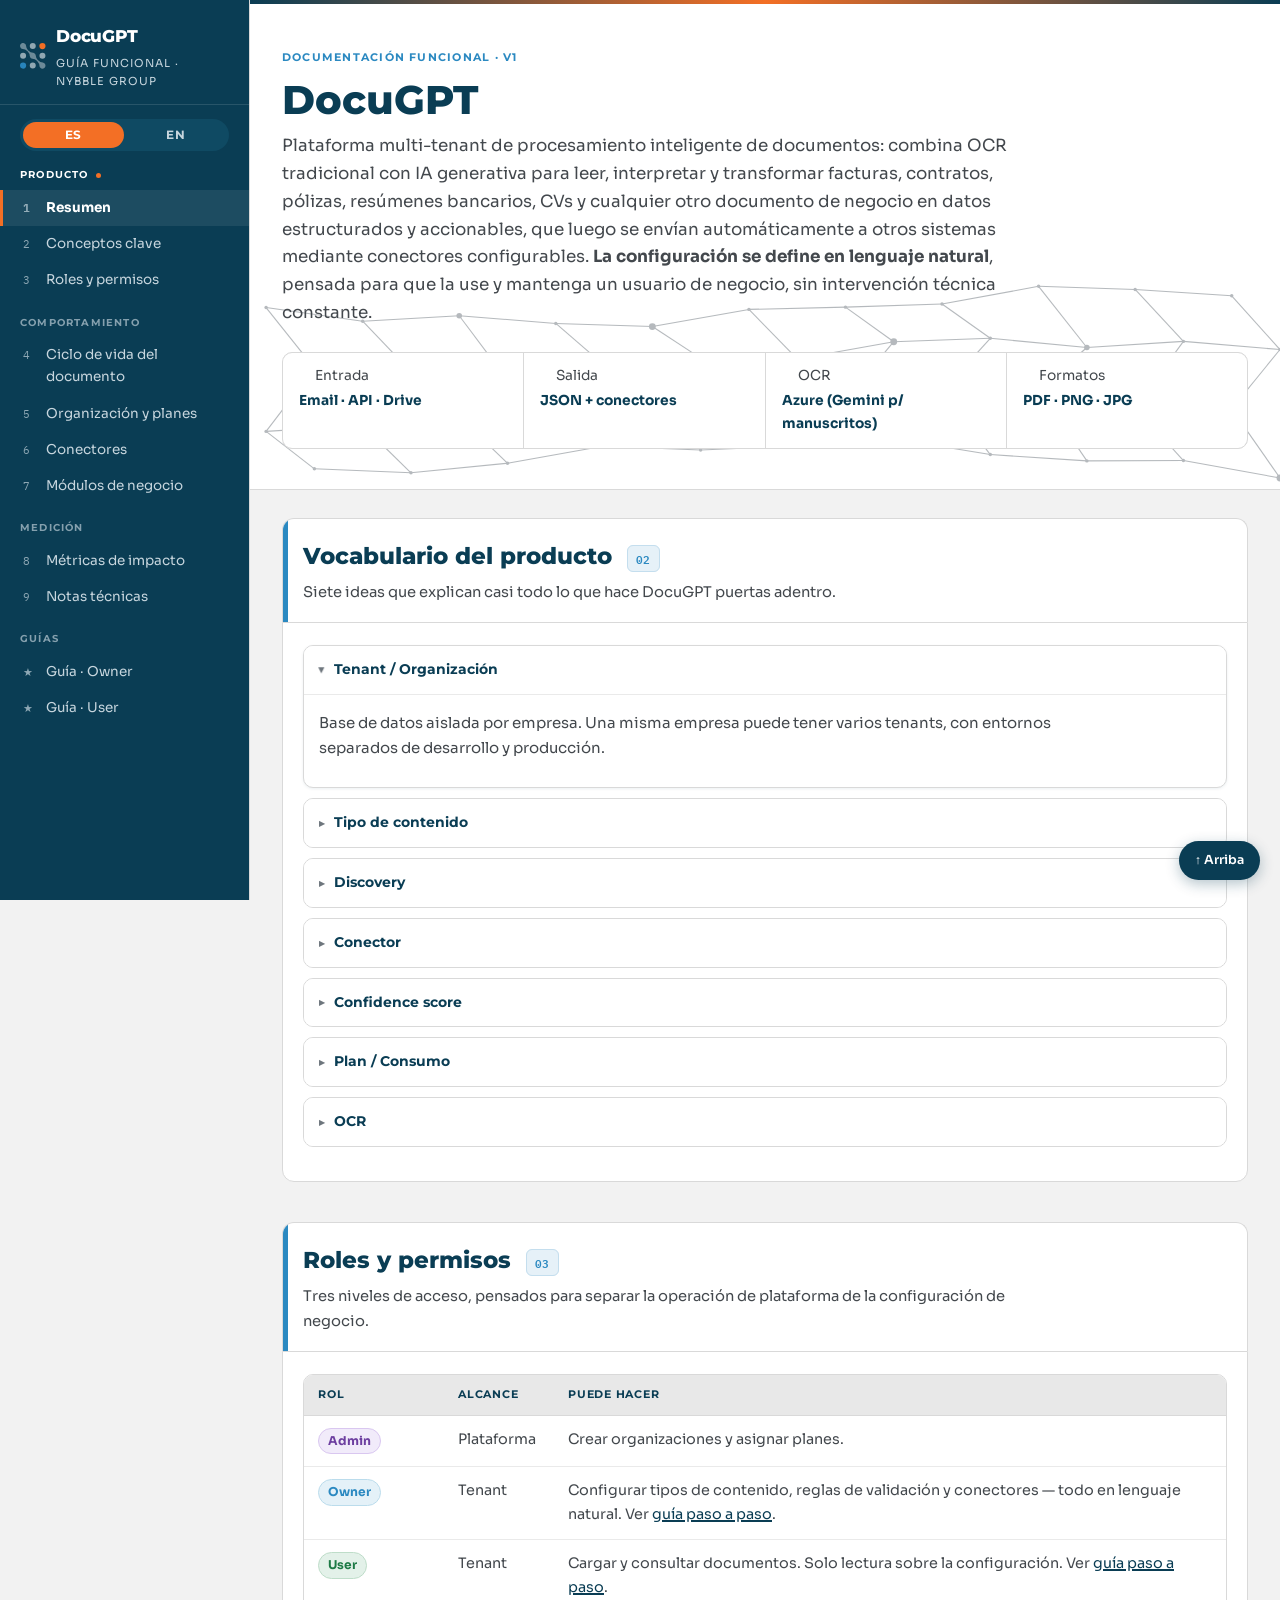
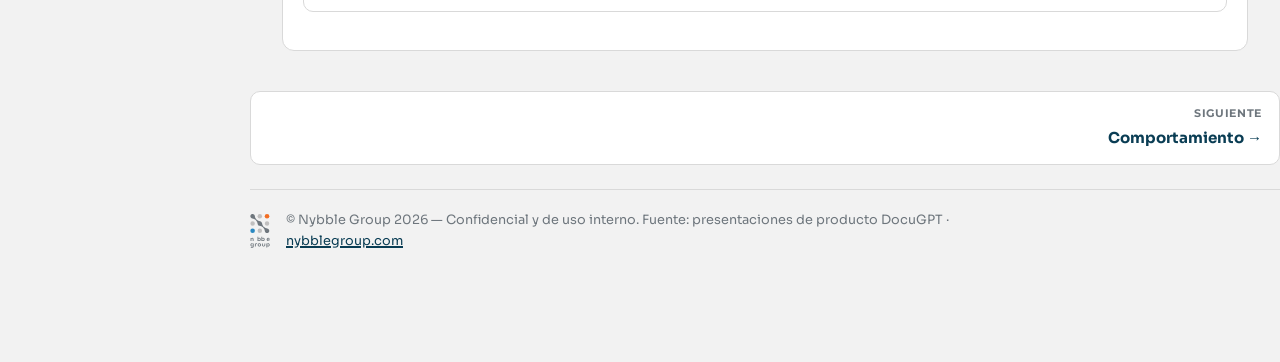
==== commit 1fbad1cd: "Use the real Nybble Group logo; refine content from the 2026-09-04 demo Swaps the hand-drawn dot-mar" ====
--- a/index.html
+++ b/index.html
@@ -20,12 +20,15 @@
 -->
 <nav class="side">
   <div class="brand">
-    <svg class="nybble-mark" width="26" height="26" viewBox="0 0 36 36" aria-hidden="true">
-      <circle cx="6" cy="6" r="3.4"/><circle cx="18" cy="6" r="3.4"/><circle cx="30" cy="6" r="3.4"/>
-      <circle cx="6" cy="18" r="2.6"/><circle cx="18" cy="18" r="2.6"/><circle cx="30" cy="18" r="2.6"/>
-      <circle cx="6" cy="30" r="3.4"/><circle cx="18" cy="30" r="2.6"/><circle cx="30" cy="30" r="2.6"/>
-      <path d="M6 6 C14 14, 22 22, 30 30"/>
-    </svg>
+    <svg class="ng-logo ng-logo-icon" width="26" height="26" viewBox="0 0 75 75" xmlns="http://www.w3.org/2000/svg" aria-hidden="true">
+<path class="lg-1" d="M64.72,17.82a8.91,8.91,0,1,0-8.91-8.91A8.91,8.91,0,0,0,64.72,17.82Z"/>
+<path class="lg-2" d="M8.91,73.94A8.91,8.91,0,1,0,0,65,8.91,8.91,0,0,0,8.91,73.94Z"/>
+<path class="lg-3" d="M64.72,45.62A8.65,8.65,0,1,0,56.07,37,8.65,8.65,0,0,0,64.72,45.62Z"/>
+<path class="lg-3" d="M8.91,45.62A8.65,8.65,0,1,0,.27,37,8.65,8.65,0,0,0,8.91,45.62Z"/>
+<path class="lg-3" d="M36.82,73.68A8.65,8.65,0,1,0,28.17,65,8.64,8.64,0,0,0,36.82,73.68Z"/>
+<path class="lg-3" d="M36.82,17.56a8.65,8.65,0,1,0-8.65-8.65A8.65,8.65,0,0,0,36.82,17.56Z"/>
+<path class="lg-4" d="M67,73.59l.35-.1.08,0,.3-.1.12,0,.27-.11.15-.07.24-.11.17-.08.21-.11.19-.11.2-.12a1.22,1.22,0,0,0,.19-.12l.19-.12.2-.14.18-.14.19-.14.16-.15.19-.16.15-.14.2-.19.14-.16c.07-.06.13-.13.19-.19l.14-.17.17-.21h0c.07-.1.14-.21.22-.31s.15-.2.21-.3a3,3,0,0,0,.23-.38l.16-.26c.08-.15.15-.31.23-.47l.09-.19c.08-.19.15-.38.22-.57,0,0,0-.07,0-.11q.1-.31.18-.63a.25.25,0,0,0,0-.07,8.77,8.77,0,0,0-1.59-7.51l-.07-.09h0l-.08-.09c-.17-.2-.34-.39-.52-.57l-.22-.2c-.14-.13-.28-.27-.42-.39l-.27-.2c-.14-.1-.27-.21-.42-.31l-.29-.18-.43-.25-.31-.16-.44-.2L67.82,57l-.44-.15-.34-.1-.45-.1-.35-.07c-.15,0-.31,0-.46-.06l-.21,0A20,20,0,0,1,53,50.8L51.2,49a20.86,20.86,0,0,1-5.81-12.9,8.69,8.69,0,0,0-2.49-5.34h0a8.61,8.61,0,0,0-5.31-2.51,20.67,20.67,0,0,1-12.82-5.85L23,20.64A20.34,20.34,0,0,1,17.35,8a1.52,1.52,0,0,0,0-.21,3.78,3.78,0,0,0-.06-.47l-.06-.35c0-.15-.07-.3-.11-.45S17,6.25,17,6.13a3.81,3.81,0,0,0-.15-.44c0-.11-.08-.22-.13-.33s-.13-.3-.2-.44l-.15-.32c-.08-.15-.16-.29-.25-.43l-.18-.3-.31-.42c-.07-.09-.13-.18-.2-.26s-.25-.29-.38-.43l-.2-.22c-.18-.18-.37-.35-.57-.52l-.09-.08h0l-.09-.07A8.66,8.66,0,0,0,6.63.26h0c-.22.06-.44.12-.66.2L5.85.5l-.6.23L5.07.82q-.24.11-.48.24l-.21.13A4.23,4.23,0,0,0,4,1.44l-.26.19-.34.25h0L3.18,2,3,2.2l-.16.15-.19.18-.15.16-.18.19L2.17,3,2,3.24a.76.76,0,0,1-.11.14,2,2,0,0,1-.17.23l-.12.18L1.45,4l-.12.19-.12.2-.09.17L1,4.79a1,1,0,0,0-.07.15L.8,5.21l-.06.15c0,.09-.07.18-.11.27a.56.56,0,0,1,0,.12l-.1.3,0,.08c0,.12-.07.24-.1.36h0a8.77,8.77,0,0,0,2.25,8.38h0a8.61,8.61,0,0,0,5.31,2.51,20.62,20.62,0,0,1,12.82,5.85l1.62,1.62a20.93,20.93,0,0,1,5.8,12.91,8.69,8.69,0,0,0,2.5,5.34h0A8.58,8.58,0,0,0,36,45.61a20.58,20.58,0,0,1,12.82,5.84l1.62,1.63A20.88,20.88,0,0,1,56.21,66a8.74,8.74,0,0,0,2.49,5.35h0A8.63,8.63,0,0,0,67,73.59Z"/>
+</svg>
     <div class="brand-text"><b>DocuGPT</b><span data-i18n="nav.brandTag">Guía funcional · Nybble Group</span></div>
   </div>
 
@@ -211,7 +214,7 @@
     </details>
     <details>
       <summary data-i18n="c3.summary">Discovery</summary>
-      <div class="dbody"><p class="mini" data-i18n="c3.body">Genera el esquema de un tipo de contenido en minutos a partir de al menos 3 documentos de ejemplo, infiriendo incluso variables calculadas.</p></div>
+      <div class="dbody"><p class="mini" data-i18n-html="c3.body">Genera el esquema de un tipo de contenido en minutos a partir de al menos 3 documentos de ejemplo, infiriendo incluso variables calculadas.</p></div>
     </details>
     <details>
       <summary data-i18n="c4.summary">Conector</summary>
@@ -260,7 +263,27 @@
 
 <footer>
   <div class="wrap" style="padding:0">
-    <p data-i18n-html="footer.full">© Nybble Group 2026 — Confidencial y de uso interno. Fuente: presentaciones de producto DocuGPT · <a href="https://www.nybblegroup.com" target="_blank" rel="noopener">nybblegroup.com</a></p>
+    <div class="brandmark">
+      <svg class="ng-logo ng-logo-full" width="20" height="34" viewBox="0 0 75 131.69" xmlns="http://www.w3.org/2000/svg" role="img" aria-label="Nybble Group">
+<path class="lg-1" d="M64.72,17.82a8.91,8.91,0,1,0-8.91-8.91A8.91,8.91,0,0,0,64.72,17.82Z"/>
+<path class="lg-2" d="M8.91,73.94A8.91,8.91,0,1,0,0,65,8.91,8.91,0,0,0,8.91,73.94Z"/>
+<path class="lg-3" d="M64.72,45.62A8.65,8.65,0,1,0,56.07,37,8.65,8.65,0,0,0,64.72,45.62Z"/>
+<path class="lg-3" d="M8.91,45.62A8.65,8.65,0,1,0,.27,37,8.65,8.65,0,0,0,8.91,45.62Z"/>
+<path class="lg-3" d="M36.82,73.68A8.65,8.65,0,1,0,28.17,65,8.64,8.64,0,0,0,36.82,73.68Z"/>
+<path class="lg-3" d="M36.82,17.56a8.65,8.65,0,1,0-8.65-8.65A8.65,8.65,0,0,0,36.82,17.56Z"/>
+<path class="lg-4" d="M67,73.59l.35-.1.08,0,.3-.1.12,0,.27-.11.15-.07.24-.11.17-.08.21-.11.19-.11.2-.12a1.22,1.22,0,0,0,.19-.12l.19-.12.2-.14.18-.14.19-.14.16-.15.19-.16.15-.14.2-.19.14-.16c.07-.06.13-.13.19-.19l.14-.17.17-.21h0c.07-.1.14-.21.22-.31s.15-.2.21-.3a3,3,0,0,0,.23-.38l.16-.26c.08-.15.15-.31.23-.47l.09-.19c.08-.19.15-.38.22-.57,0,0,0-.07,0-.11q.1-.31.18-.63a.25.25,0,0,0,0-.07,8.77,8.77,0,0,0-1.59-7.51l-.07-.09h0l-.08-.09c-.17-.2-.34-.39-.52-.57l-.22-.2c-.14-.13-.28-.27-.42-.39l-.27-.2c-.14-.1-.27-.21-.42-.31l-.29-.18-.43-.25-.31-.16-.44-.2L67.82,57l-.44-.15-.34-.1-.45-.1-.35-.07c-.15,0-.31,0-.46-.06l-.21,0A20,20,0,0,1,53,50.8L51.2,49a20.86,20.86,0,0,1-5.81-12.9,8.69,8.69,0,0,0-2.49-5.34h0a8.61,8.61,0,0,0-5.31-2.51,20.67,20.67,0,0,1-12.82-5.85L23,20.64A20.34,20.34,0,0,1,17.35,8a1.52,1.52,0,0,0,0-.21,3.78,3.78,0,0,0-.06-.47l-.06-.35c0-.15-.07-.3-.11-.45S17,6.25,17,6.13a3.81,3.81,0,0,0-.15-.44c0-.11-.08-.22-.13-.33s-.13-.3-.2-.44l-.15-.32c-.08-.15-.16-.29-.25-.43l-.18-.3-.31-.42c-.07-.09-.13-.18-.2-.26s-.25-.29-.38-.43l-.2-.22c-.18-.18-.37-.35-.57-.52l-.09-.08h0l-.09-.07A8.66,8.66,0,0,0,6.63.26h0c-.22.06-.44.12-.66.2L5.85.5l-.6.23L5.07.82q-.24.11-.48.24l-.21.13A4.23,4.23,0,0,0,4,1.44l-.26.19-.34.25h0L3.18,2,3,2.2l-.16.15-.19.18-.15.16-.18.19L2.17,3,2,3.24a.76.76,0,0,1-.11.14,2,2,0,0,1-.17.23l-.12.18L1.45,4l-.12.19-.12.2-.09.17L1,4.79a1,1,0,0,0-.07.15L.8,5.21l-.06.15c0,.09-.07.18-.11.27a.56.56,0,0,1,0,.12l-.1.3,0,.08c0,.12-.07.24-.1.36h0a8.77,8.77,0,0,0,2.25,8.38h0a8.61,8.61,0,0,0,5.31,2.51,20.62,20.62,0,0,1,12.82,5.85l1.62,1.62a20.93,20.93,0,0,1,5.8,12.91,8.69,8.69,0,0,0,2.5,5.34h0A8.58,8.58,0,0,0,36,45.61a20.58,20.58,0,0,1,12.82,5.84l1.62,1.63A20.88,20.88,0,0,1,56.21,66a8.74,8.74,0,0,0,2.49,5.35h0A8.63,8.63,0,0,0,67,73.59Z"/>
+<path class="lg-4" d="M74.16,95.05h0a5,5,0,0,0-2-2.06,5.85,5.85,0,0,0-2.94-.72,6,6,0,0,0-3.18.84A5.65,5.65,0,0,0,64,95.4a7.12,7.12,0,0,0-.74,3.27,6.62,6.62,0,0,0,.86,3.41,5.2,5.2,0,0,0,2.31,2.14,8.28,8.28,0,0,0,3.52.82h.23a13.35,13.35,0,0,0,3.65-.5l.07,0-.24-2.59-.1,0a19,19,0,0,1-3.07.41c-2.28,0-3.63-.91-4-2.7h8.36v-.07a7.86,7.86,0,0,0,.1-1.34A6.82,6.82,0,0,0,74.16,95.05Zm-2.37,2.32H66.38a3.32,3.32,0,0,1,.93-1.94,2.64,2.64,0,0,1,1.85-.67,2.52,2.52,0,0,1,1.83.68,3,3,0,0,1,.8,1.93Z"/>
+<path class="lg-4" d="M8,92.26a5,5,0,0,0-2.26.48,3.86,3.86,0,0,0-1.58,1.38v0l0-1.51H1v12h3.3V98.18a3.37,3.37,0,0,1,.67-2.24,2.53,2.53,0,0,1,2-.79c1.49,0,2.27,1,2.27,2.82v6.68h3.35v-7.3a5.55,5.55,0,0,0-1.16-3.78A4.27,4.27,0,0,0,8,92.26Z"/>
+<path class="lg-4" d="M37.89,93a5.32,5.32,0,0,0-2.84-.78,4.52,4.52,0,0,0-3.9,1.79V88.26H27.87v16.39H31l.05-1.58v0a3.88,3.88,0,0,0,1.57,1.43,5,5,0,0,0,2.25.51,5.19,5.19,0,0,0,3-.89,6,6,0,0,0,2-2.34,7.76,7.76,0,0,0,0-6.53A5.28,5.28,0,0,0,37.89,93Zm-.54,5.61a3.55,3.55,0,0,1-.89,2.49,3.24,3.24,0,0,1-4.62,0,3.94,3.94,0,0,1,0-5,3.21,3.21,0,0,1,4.6,0A3.61,3.61,0,0,1,37.35,98.65Z"/>
+<path class="lg-4" d="M52.91,93a5.27,5.27,0,0,0-2.84-.78,4.5,4.5,0,0,0-3.89,1.79l0,0V88.26H42.9v16.39H46l0-1.58v0a4,4,0,0,0,1.57,1.43,5.07,5.07,0,0,0,2.26.51,5.24,5.24,0,0,0,3-.89,6,6,0,0,0,2-2.34h0a7.08,7.08,0,0,0,.72-3.19,7.4,7.4,0,0,0-.73-3.34A5.37,5.37,0,0,0,52.91,93Zm-3.74,9.07a3,3,0,0,1-2.31-1A3.55,3.55,0,0,1,46,98.65a3.61,3.61,0,0,1,.9-2.51,3.21,3.21,0,0,1,4.6,0,3.94,3.94,0,0,1,0,5h0A3,3,0,0,1,49.17,102.11Z"/>
+<path class="lg-4" d="M10.07,115.41l0,0A4,4,0,0,0,8.46,114a4.88,4.88,0,0,0-2.23-.51,5.31,5.31,0,0,0-3,.88,5.91,5.91,0,0,0-2,2.31,7,7,0,0,0-.72,3.17,7.2,7.2,0,0,0,.73,3.31,5.41,5.41,0,0,0,2,2.21,5.41,5.41,0,0,0,2.85.77,5.5,5.5,0,0,0,2.36-.48,3.91,3.91,0,0,0,1.62-1.42l0,0v.87a3.76,3.76,0,0,1-1,2.83,4.24,4.24,0,0,1-3,.9A8.28,8.28,0,0,1,4,128.52a7,7,0,0,1-1.69-.65l-.12-.07-.35,2.93,0,0a8.23,8.23,0,0,0,2,.66,13.58,13.58,0,0,0,2.55.27,6.82,6.82,0,0,0,5-1.72,6.92,6.92,0,0,0,1.7-5.06V113.85H10.11Zm-.8,1.91a3.87,3.87,0,0,1,0,5,3,3,0,0,1-2.3,1,3,3,0,0,1-2.29-1,3.89,3.89,0,0,1,0-5,3,3,0,0,1,2.31-1A3,3,0,0,1,9.27,117.32Z"/>
+<path class="lg-4" d="M38.33,114.26h0a7.13,7.13,0,0,0-3.32-.79,6.92,6.92,0,0,0-3.44.87,6.28,6.28,0,0,0-2.36,2.3,6.21,6.21,0,0,0,2.47,8.68,7,7,0,0,0,3.33.8,6.81,6.81,0,0,0,3.43-.87,6.14,6.14,0,0,0,3.19-5.47,6.05,6.05,0,0,0-3.3-5.52Zm0,5.52a3.46,3.46,0,0,1-.92,2.49h0a3.37,3.37,0,0,1-4.71,0,3.8,3.8,0,0,1,0-5,3.39,3.39,0,0,1,4.73,0A3.43,3.43,0,0,1,38.28,119.78Z"/>
+<path class="lg-4" d="M74.27,116.45a5.41,5.41,0,0,0-2-2.2,5.27,5.27,0,0,0-2.84-.78,4.41,4.41,0,0,0-4,1.92v0l-.05-1.56H62.26v15.54h3.26v-5l0,0a3.82,3.82,0,0,0,1.56,1.3,5.08,5.08,0,0,0,2.17.46,5.31,5.31,0,0,0,3-.88,5.91,5.91,0,0,0,2-2.31,7,7,0,0,0,.72-3.17A7.33,7.33,0,0,0,74.27,116.45Zm-2.54,3.36a3.51,3.51,0,0,1-.89,2.46,3.26,3.26,0,0,1-4.62,0,3.89,3.89,0,0,1,0-5,3.22,3.22,0,0,1,4.59,0A3.51,3.51,0,0,1,71.73,119.81Z"/>
+<path class="lg-4" d="M54.67,119.78a3.65,3.65,0,0,1-.84,2.6,3.19,3.19,0,0,1-4.64,0,3.69,3.69,0,0,1-.83-2.6v-5.93H45.13v6a6.45,6.45,0,0,0,.86,3.2,6.08,6.08,0,0,0,2.32,2.24,6.58,6.58,0,0,0,3.2.8,6.39,6.39,0,0,0,3.31-.87,6.18,6.18,0,0,0,2.27-2.3,6.43,6.43,0,0,0,.8-3.17v-5.93H54.67Z"/>
+<path class="lg-4" d="M24.26,113.67a3.72,3.72,0,0,0-2,.56A4,4,0,0,0,21,115.85l0,0,0-2H17.79v11.9h3.27v-5.42a4.31,4.31,0,0,1,.75-2.7,2.8,2.8,0,0,1,2.09-1.11,10.12,10.12,0,0,1,2.22.11l.1,0,.09-2.91h-.08A12,12,0,0,0,24.26,113.67Z"/>
+</svg>
+          <p style="margin:0" data-i18n-html="footer.full">© Nybble Group 2026 — Confidencial y de uso interno. Fuente: presentaciones de producto DocuGPT · <a href="https://www.nybblegroup.com" target="_blank" rel="noopener">nybblegroup.com</a></p>
+    </div>
   </div>
 </footer>
 
@@ -290,11 +313,14 @@
   "c2.summary": { es: "Tipo de contenido", en: "Content Type" },
   "c2.body": { es: "Define los campos a extraer y las reglas de formato de cada variable — por ejemplo, un CUIT a 11 dígitos sin guiones.", en: "Defines the fields to extract and the format rules for each variable — for example, a CUIT (Argentine tax ID) with 11 digits and no dashes." },
   "c3.summary": { es: "Discovery", en: "Discovery" },
-  "c3.body": { es: "Genera el esquema de un tipo de contenido en minutos a partir de al menos 3 documentos de ejemplo, infiriendo incluso variables calculadas.", en: "Generates a content type's schema in minutes from at least 3 sample documents, even inferring calculated variables." },
+  "c3.body": {
+    es: 'Genera el esquema de un tipo de contenido en minutos a partir de al menos 3 documentos de ejemplo, infiriendo incluso variables calculadas — por ejemplo, el tipo de contenido de CVs se creó así, agregando un puntaje de perfil técnico inferido por el modelo aunque no esté escrito en el documento. <a class="tag" href="https://docs.google.com/document/d/1stXC4ada0EwT7GyvzrzQ9tmnBshvwzMf8XJP3DK60d8/edit" target="_blank" rel="noopener">Demo 2026-09-04</a>',
+    en: 'Generates a content type\'s schema in minutes from at least 3 sample documents, even inferring calculated variables — for example, the CV/résumé content type was created this way, adding a technical-profile score inferred by the model even though it isn\'t written in the document. <a class="tag" href="https://docs.google.com/document/d/1stXC4ada0EwT7GyvzrzQ9tmnBshvwzMf8XJP3DK60d8/edit" target="_blank" rel="noopener">Demo 2026-09-04</a>'
+  },
   "c4.summary": { es: "Conector", en: "Connector" },
   "c4.body": {
-    es: 'Acción posterior al procesamiento (webhook o código embebido) que solo se ejecuta si el documento quedó válido. Detalle en <a href="comportamiento.html#conectores">Conectores</a>.',
-    en: 'A post-processing action (webhook or embedded code) that only runs if the document ends up valid. Details in <a href="comportamiento.html#conectores">Connectors</a>.'
+    es: 'Acción posterior al procesamiento (webhook o código embebido), configurable para dispararse en distintos momentos del flujo — lo más común es que se ejecute recién cuando el documento queda válido. Detalle en <a href="comportamiento.html#conectores">Conectores</a>.',
+    en: 'A post-processing action (webhook or embedded code), configurable to fire at different points in the flow — the most common case is for it to run only once the document ends up valid. Details in <a href="comportamiento.html#conectores">Connectors</a>.'
   },
   "c5.summary": { es: "Confidence score", en: "Confidence score" },
   "c5.body": { es: "Certeza predictiva del modelo sobre cada dato extraído — orienta qué campos conviene revisar a mano.", en: "The model's predictive confidence in each extracted value — it flags which fields are worth a manual review." },
--- a/assets/style.css
+++ b/assets/style.css
@@ -55,16 +55,23 @@
 a:hover{color:var(--brand-text-hover)}
 a:focus-visible,button:focus-visible{outline:2px solid var(--brand-fill);outline-offset:2px;border-radius:4px}
 
-/* ---------- LOGO MARK (icono de puntos Nybble) ---------- */
-.nybble-mark{display:inline-block;vertical-align:middle;flex:none}
-.nybble-mark circle{fill:var(--ink3)}
-.nybble-mark circle:nth-child(3){fill:var(--brand-dot)}
-.nybble-mark circle:nth-child(7){fill:var(--info)}
-.nybble-mark path{stroke:var(--ink3);stroke-width:2.2;fill:none;stroke-linecap:round}
-nav.side .nybble-mark circle{fill:#fff;opacity:.55}
-nav.side .nybble-mark circle:nth-child(3){fill:var(--brand-dot);opacity:1}
-nav.side .nybble-mark circle:nth-child(7){fill:#fff;opacity:.9}
-nav.side .nybble-mark path{stroke:#fff;opacity:.4}
+/* ---------- LOGO MARK (logo real Nybble Group — ng-logo-vert-color-200.svg) ---------- */
+.ng-logo{display:inline-block;vertical-align:middle;flex:none}
+.ng-logo .lg-1{fill:#F26E24}
+.ng-logo .lg-2{fill:#2A88C1}
+.ng-logo .lg-3{fill:#C0BFBF}
+.ng-logo .lg-4{fill:#6E767D}
+@media (prefers-color-scheme: dark){
+  .ng-logo .lg-3{fill:#8FA3AD}
+  .ng-logo .lg-4{fill:#C7D6DE}
+}
+/* el sidebar es siempre navy oscuro (ver nav.side), independiente del tema de la página */
+nav.side .ng-logo .lg-3{fill:#fff;opacity:.55}
+nav.side .ng-logo .lg-4{fill:#fff;opacity:.4}
+nav.side .ng-logo .lg-1{opacity:1}
+nav.side .ng-logo .lg-2{opacity:.95}
+.ng-logo-full{height:34px;width:auto}
+footer .brandmark{display:flex;align-items:center;gap:16px;margin-bottom:10px}
 
 /* ---------- MESH BACKGROUND (red conectada, marca Nybble) ---------- */
 .mesh{position:absolute;inset:0;overflow:hidden;pointer-events:none;opacity:var(--mesh-opacity)}
